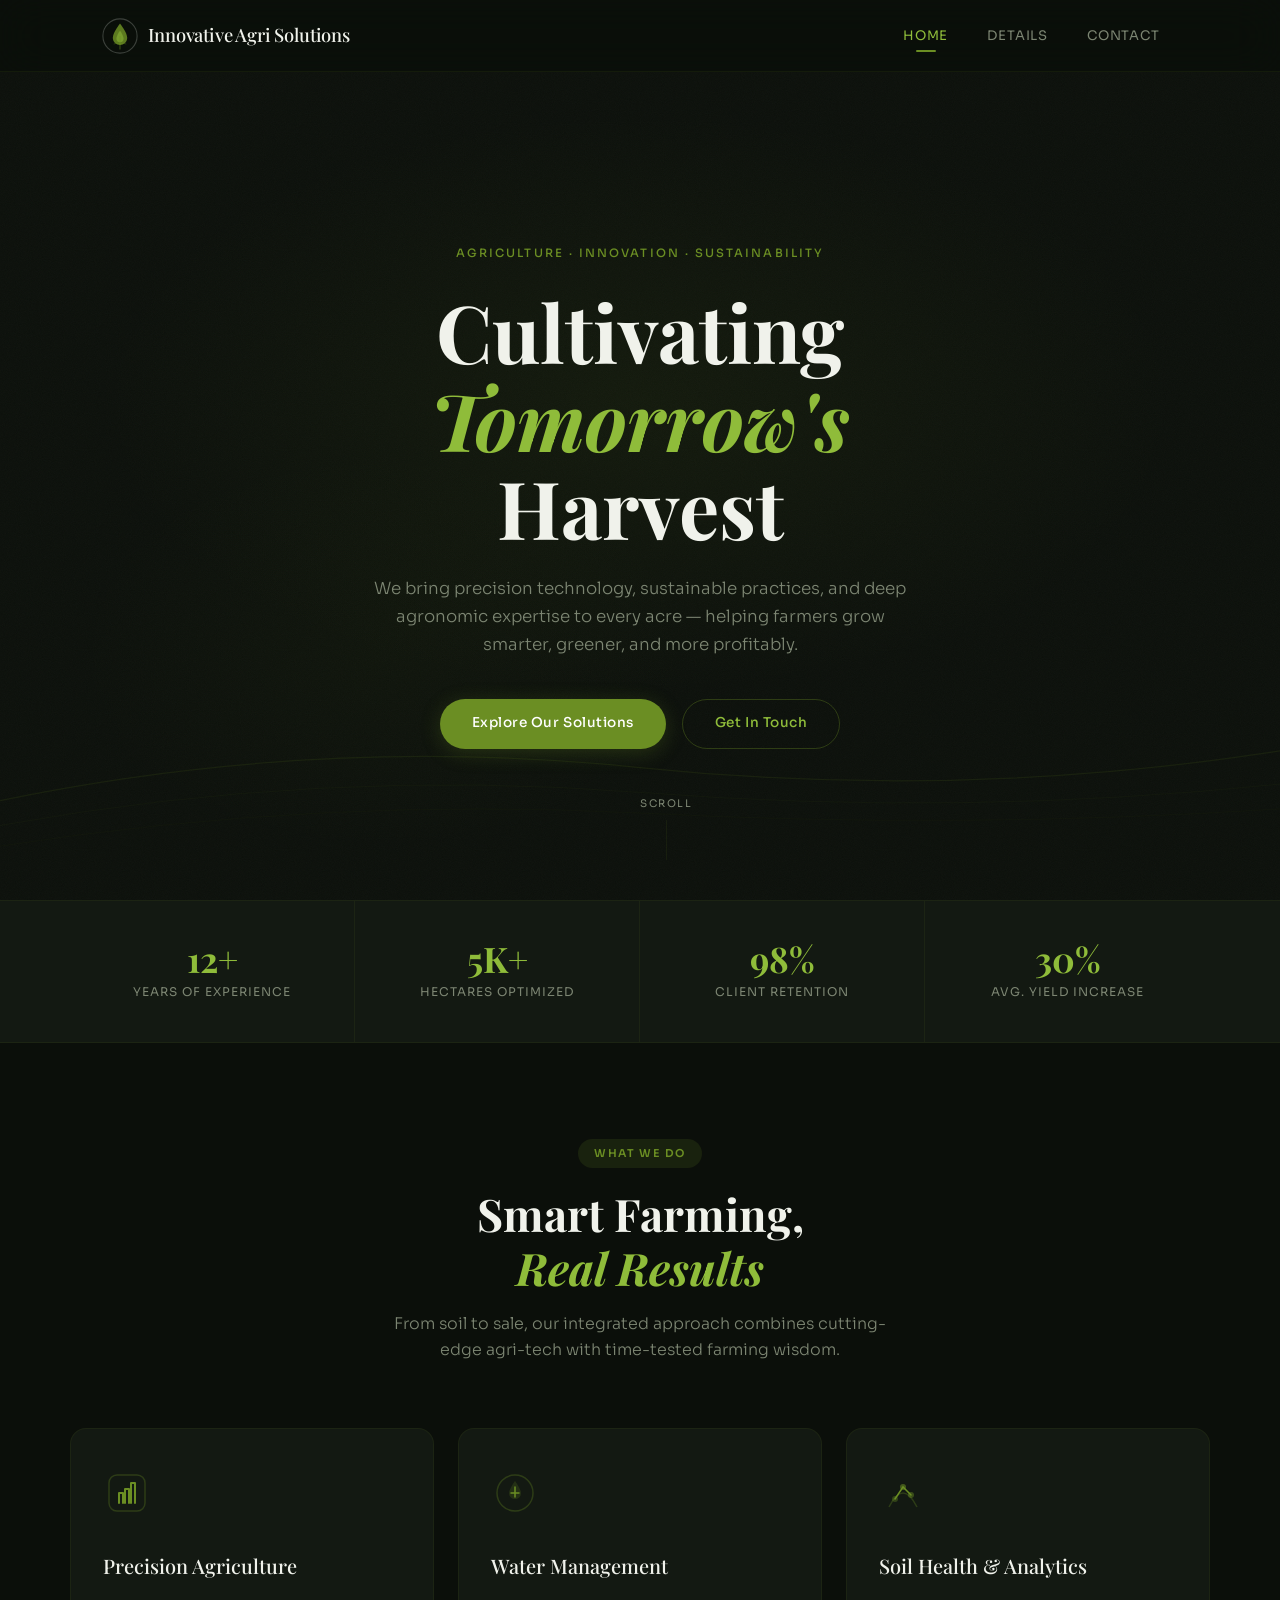
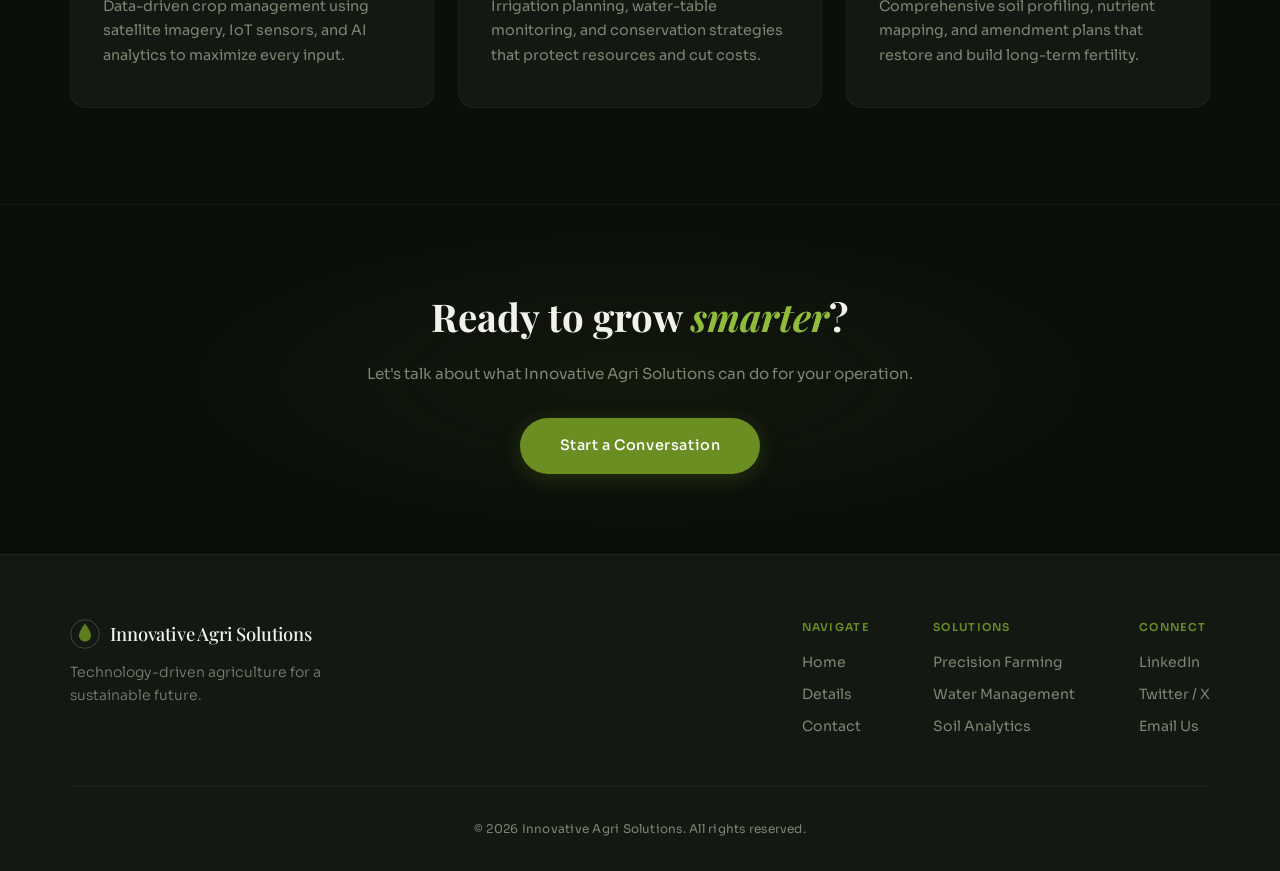
==== index.html @ 37348f5b "Init" ====
<!DOCTYPE html>
<html lang="en">
<head>
  <meta charset="UTF-8" />
  <meta name="viewport" content="width=device-width, initial-scale=1.0" />
  <title>Innovative Agri Solutions — Cultivating Tomorrow</title>
  <link rel="stylesheet" href="styles.css" />
  <link rel="preconnect" href="https://fonts.googleapis.com" />
  <link rel="preconnect" href="https://fonts.gstatic.com" crossorigin />
  <link href="https://fonts.googleapis.com/css2?family=Playfair+Display:ital,wght@0,500;0,700;1,500&family=Sora:wght@300;400;500;600&display=swap" rel="stylesheet" />
</head>
<body>

  <!-- HEADER -->
  <header class="site-header">
    <div class="header-inner">
      <a href="index.html" class="logo">
        <svg class="logo-icon" viewBox="0 0 40 40" width="36" height="36" fill="none">
          <circle cx="20" cy="20" r="19" stroke="currentColor" stroke-width="1.2" opacity="0.25"/>
          <path d="M20 6 C20 6, 12 16, 12 22 C12 27, 16 30, 20 30 C24 30, 28 27, 28 22 C28 16, 20 6, 20 6Z" fill="var(--color-accent)" opacity="0.85"/>
          <path d="M20 14 C20 14, 16 20, 16 23 C16 25.5, 18 27, 20 27 C22 27, 24 25.5, 24 23 C24 20, 20 14, 20 14Z" fill="var(--color-accent-light)" opacity="0.5"/>
          <line x1="20" y1="20" x2="20" y2="35" stroke="var(--color-accent)" stroke-width="1.5" opacity="0.4"/>
          <path d="M20 29 Q15 27, 13 29" stroke="var(--color-accent)" stroke-width="1" fill="none" opacity="0.35"/>
          <path d="M20 29 Q25 27, 27 29" stroke="var(--color-accent)" stroke-width="1" fill="none" opacity="0.35"/>
        </svg>
        <span class="logo-text">Innovative Agri Solutions</span>
      </a>

      <nav class="main-nav" id="mainNav">
        <a href="index.html" class="nav-link active">Home</a>
        <a href="details.html" class="nav-link">Details</a>
        <a href="contact.html" class="nav-link">Contact</a>
      </nav>

      <button class="menu-toggle" id="menuToggle" aria-label="Toggle menu">
        <span></span><span></span><span></span>
      </button>
    </div>
  </header>

  <!-- HERO -->
  <main class="page-content">
    <section class="hero">
      <div class="hero-bg">
        <div class="hero-grain"></div>
        <div class="hero-gradient"></div>
        <div class="hero-field-lines">
          <svg viewBox="0 0 1400 500" preserveAspectRatio="none">
            <path d="M0 380 Q350 300, 700 340 T1400 320" stroke="rgba(107,142,35,0.15)" stroke-width="1.5" fill="none"/>
            <path d="M0 410 Q350 340, 700 370 T1400 360" stroke="rgba(107,142,35,0.08)" stroke-width="1" fill="none"/>
            <path d="M0 435 Q350 375, 700 395 T1400 390" stroke="rgba(107,142,35,0.05)" stroke-width="1" fill="none"/>
          </svg>
        </div>
      </div>
      <div class="hero-content">
        <span class="hero-eyebrow">Agriculture &middot; Innovation &middot; Sustainability</span>
        <h1 class="hero-title">Cultivating<br/><em>Tomorrow's</em> Harvest</h1>
        <p class="hero-subtitle">We bring precision technology, sustainable practices, and deep agronomic expertise to every acre — helping farmers grow smarter, greener, and more profitably.</p>
        <div class="hero-actions">
          <a href="details.html" class="btn btn-primary">Explore Our Solutions</a>
          <a href="contact.html" class="btn btn-outline">Get In Touch</a>
        </div>
      </div>
      <div class="hero-scroll-hint">
        <span>Scroll</span>
        <div class="scroll-line"></div>
      </div>
    </section>

    <!-- STATS STRIP -->
    <section class="stats-strip">
      <div class="stats-inner">
        <div class="stat">
          <span class="stat-number">12+</span>
          <span class="stat-label">Years of Experience</span>
        </div>
        <div class="stat">
          <span class="stat-number">5K+</span>
          <span class="stat-label">Hectares Optimized</span>
        </div>
        <div class="stat">
          <span class="stat-number">98%</span>
          <span class="stat-label">Client Retention</span>
        </div>
        <div class="stat">
          <span class="stat-number">30%</span>
          <span class="stat-label">Avg. Yield Increase</span>
        </div>
      </div>
    </section>

    <!-- SERVICES -->
    <section class="section services-section">
      <div class="section-inner">
        <div class="section-header">
          <span class="section-tag">What We Do</span>
          <h2>Smart Farming,<br/><em>Real Results</em></h2>
          <p>From soil to sale, our integrated approach combines cutting-edge agri-tech with time-tested farming wisdom.</p>
        </div>
        <div class="services-grid">
          <div class="service-card">
            <div class="service-icon">
              <svg viewBox="0 0 48 48" width="48" height="48" fill="none">
                <rect x="6" y="6" width="36" height="36" rx="8" stroke="var(--color-accent)" stroke-width="1.5" opacity="0.3"/>
                <path d="M16 34 L16 24 L20 24 L20 34" stroke="var(--color-accent)" stroke-width="2" stroke-linecap="round" stroke-linejoin="round"/>
                <path d="M22 34 L22 20 L26 20 L26 34" stroke="var(--color-accent)" stroke-width="2" stroke-linecap="round" stroke-linejoin="round"/>
                <path d="M28 34 L28 14 L32 14 L32 34" stroke="var(--color-accent)" stroke-width="2" stroke-linecap="round" stroke-linejoin="round"/>
              </svg>
            </div>
            <h3>Precision Agriculture</h3>
            <p>Data-driven crop management using satellite imagery, IoT sensors, and AI analytics to maximize every input.</p>
          </div>
          <div class="service-card">
            <div class="service-icon">
              <svg viewBox="0 0 48 48" width="48" height="48" fill="none">
                <circle cx="24" cy="24" r="18" stroke="var(--color-accent)" stroke-width="1.5" opacity="0.3"/>
                <path d="M24 12 C24 12, 18 20, 18 24 C18 28, 21 30, 24 30 C27 30, 30 28, 30 24 C30 20, 24 12, 24 12Z" fill="var(--color-accent)" opacity="0.2"/>
                <path d="M24 18 L24 28 M20 24 L28 24" stroke="var(--color-accent)" stroke-width="1.5" stroke-linecap="round"/>
              </svg>
            </div>
            <h3>Water Management</h3>
            <p>Irrigation planning, water-table monitoring, and conservation strategies that protect resources and cut costs.</p>
          </div>
          <div class="service-card">
            <div class="service-icon">
              <svg viewBox="0 0 48 48" width="48" height="48" fill="none">
                <path d="M10 38 Q24 10, 38 38" stroke="var(--color-accent)" stroke-width="1.5" opacity="0.3" fill="none"/>
                <circle cx="16" cy="30" r="3" fill="var(--color-accent)" opacity="0.35"/>
                <circle cx="24" cy="18" r="3" fill="var(--color-accent)" opacity="0.55"/>
                <circle cx="32" cy="26" r="3" fill="var(--color-accent)" opacity="0.45"/>
                <path d="M16 30 L24 18 L32 26" stroke="var(--color-accent)" stroke-width="1.5" stroke-linecap="round"/>
              </svg>
            </div>
            <h3>Soil Health & Analytics</h3>
            <p>Comprehensive soil profiling, nutrient mapping, and amendment plans that restore and build long-term fertility.</p>
          </div>
        </div>
      </div>
    </section>

    <!-- CTA BANNER -->
    <section class="cta-banner">
      <div class="cta-inner">
        <h2>Ready to grow <em>smarter</em>?</h2>
        <p>Let's talk about what Innovative Agri Solutions can do for your operation.</p>
        <a href="contact.html" class="btn btn-primary btn-lg">Start a Conversation</a>
      </div>
    </section>
  </main>

  <!-- FOOTER -->
  <footer class="site-footer">
    <div class="footer-inner">
      <div class="footer-top">
        <div class="footer-brand">
          <a href="index.html" class="logo">
            <svg class="logo-icon" viewBox="0 0 40 40" width="30" height="30" fill="none">
              <circle cx="20" cy="20" r="19" stroke="currentColor" stroke-width="1.2" opacity="0.25"/>
              <path d="M20 6 C20 6, 12 16, 12 22 C12 27, 16 30, 20 30 C24 30, 28 27, 28 22 C28 16, 20 6, 20 6Z" fill="var(--color-accent)" opacity="0.85"/>
            </svg>
            <span class="logo-text">Innovative Agri Solutions</span>
          </a>
          <p class="footer-tagline">Technology-driven agriculture for a sustainable future.</p>
        </div>

        <div class="footer-links">
          <div class="footer-col">
            <h4>Navigate</h4>
            <a href="index.html">Home</a>
            <a href="details.html">Details</a>
            <a href="contact.html">Contact</a>
          </div>
          <div class="footer-col">
            <h4>Solutions</h4>
            <a href="details.html">Precision Farming</a>
            <a href="details.html">Water Management</a>
            <a href="details.html">Soil Analytics</a>
          </div>
          <div class="footer-col">
            <h4>Connect</h4>
            <a href="#">LinkedIn</a>
            <a href="#">Twitter / X</a>
            <a href="contact.html">Email Us</a>
          </div>
        </div>
      </div>

      <div class="footer-bottom">
        <span>&copy; 2026 Innovative Agri Solutions. All rights reserved.</span>
      </div>
    </div>
  </footer>

  <script src="script.js"></script>
</body>
</html>
---- styles.css ----
/* ========================================
   VARIABLES & RESET
   ======================================== */
:root {
  --color-bg:           #0b0f0a;
  --color-surface:      #131912;
  --color-surface-alt:  #1a211a;
  --color-border:       rgba(107, 142, 35, 0.1);
  --color-border-light: rgba(255, 255, 255, 0.05);
  --color-text:         #d4d8cd;
  --color-muted:        #7c8572;
  --color-accent:       #6b8e23;
  --color-accent-light: #8fbc3a;
  --color-accent-hover: #7fa830;
  --color-accent-glow:  rgba(107, 142, 35, 0.15);
  --color-white:        #f0f2eb;
  --color-warm:         #c9a96e;

  --font-display: 'Playfair Display', Georgia, serif;
  --font-body:    'Sora', system-ui, sans-serif;

  --header-height: 72px;
  --container-max: 1140px;
  --radius:        8px;
  --radius-lg:     16px;
  --transition:    0.35s cubic-bezier(0.25, 0.46, 0.45, 0.94);
}

*, *::before, *::after {
  margin: 0;
  padding: 0;
  box-sizing: border-box;
}

html { scroll-behavior: smooth; }

body {
  font-family: var(--font-body);
  background: var(--color-bg);
  color: var(--color-text);
  line-height: 1.65;
  min-height: 100vh;
  display: flex;
  flex-direction: column;
  -webkit-font-smoothing: antialiased;
}

a { text-decoration: none; color: inherit; }

em { font-family: var(--font-display); font-style: italic; color: var(--color-accent-light); }


/* ========================================
   HEADER
   ======================================== */
.site-header {
  position: fixed;
  top: 0; left: 0; right: 0;
  z-index: 1000;
  height: var(--header-height);
  background: rgba(11, 15, 10, 0.8);
  backdrop-filter: blur(24px) saturate(1.3);
  -webkit-backdrop-filter: blur(24px) saturate(1.3);
  border-bottom: 1px solid var(--color-border);
}

.header-inner {
  max-width: var(--container-max);
  margin: 0 auto;
  padding: 0 2rem;
  height: 100%;
  display: flex;
  align-items: center;
  justify-content: space-between;
}

/* Logo */
.logo {
  display: flex;
  align-items: center;
  gap: 0.65rem;
  transition: opacity var(--transition);
}
.logo:hover { opacity: 0.8; }

.logo-icon {
  flex-shrink: 0;
  transition: transform var(--transition);
}
.logo:hover .logo-icon { transform: rotate(8deg) scale(1.05); }

.logo-text {
  font-family: var(--font-display);
  font-size: 1.15rem;
  font-weight: 500;
  color: var(--color-white);
  letter-spacing: -0.01em;
  line-height: 1.2;
}

/* Nav */
.main-nav {
  display: flex;
  align-items: center;
  gap: 0.15rem;
}

.nav-link {
  position: relative;
  padding: 0.5rem 1.15rem;
  font-size: 0.82rem;
  font-weight: 400;
  letter-spacing: 0.06em;
  text-transform: uppercase;
  color: var(--color-muted);
  border-radius: var(--radius);
  transition: color var(--transition), background var(--transition);
}
.nav-link:hover {
  color: var(--color-white);
  background: rgba(107, 142, 35, 0.08);
}
.nav-link.active { color: var(--color-accent-light); }
.nav-link.active::after {
  content: '';
  position: absolute;
  bottom: 2px;
  left: 50%; transform: translateX(-50%);
  width: 20px; height: 2px;
  background: var(--color-accent);
  border-radius: 1px;
}

/* Mobile toggle */
.menu-toggle {
  display: none;
  flex-direction: column;
  justify-content: center;
  gap: 5px;
  background: none; border: none; cursor: pointer;
  padding: 0.5rem;
  z-index: 1001;
}
.menu-toggle span {
  display: block; width: 22px; height: 2px;
  background: var(--color-text); border-radius: 2px;
  transition: transform var(--transition), opacity var(--transition);
}
.menu-toggle.open span:nth-child(1) { transform: translateY(7px) rotate(45deg); }
.menu-toggle.open span:nth-child(2) { opacity: 0; }
.menu-toggle.open span:nth-child(3) { transform: translateY(-7px) rotate(-45deg); }


/* ========================================
   HERO — HOME
   ======================================== */
.page-content { flex: 1; margin-top: var(--header-height); }

.hero {
  position: relative;
  display: flex;
  flex-direction: column;
  align-items: center;
  justify-content: center;
  min-height: calc(100vh - var(--header-height));
  text-align: center;
  padding: 5rem 2rem 4rem;
  overflow: hidden;
}

.hero-bg {
  position: absolute; inset: 0;
  z-index: 0;
  pointer-events: none;
}

.hero-grain {
  position: absolute; inset: 0;
  background-image: url("data:image/svg+xml,%3Csvg viewBox='0 0 256 256' xmlns='http://www.w3.org/2000/svg'%3E%3Cfilter id='noise'%3E%3CfeTurbulence type='fractalNoise' baseFrequency='0.85' numOctaves='4' stitchTiles='stitch'/%3E%3C/filter%3E%3Crect width='100%25' height='100%25' filter='url(%23noise)' opacity='0.03'/%3E%3C/svg%3E");
  background-size: 200px 200px;
}

.hero-gradient {
  position: absolute; inset: 0;
  background:
    radial-gradient(ellipse 60% 50% at 50% 40%, rgba(107,142,35,0.08) 0%, transparent 70%),
    radial-gradient(ellipse 40% 40% at 30% 70%, rgba(107,142,35,0.04) 0%, transparent 60%);
}

.hero-field-lines {
  position: absolute;
  bottom: 0; left: 0; right: 0;
  height: 50%;
  opacity: 0.8;
}
.hero-field-lines svg { width: 100%; height: 100%; }

.hero-content {
  position: relative; z-index: 1;
  max-width: 720px;
}

.hero-eyebrow {
  display: inline-block;
  font-size: 0.72rem;
  font-weight: 500;
  text-transform: uppercase;
  letter-spacing: 0.18em;
  color: var(--color-accent);
  margin-bottom: 1.5rem;
  animation: fadeUp 0.7s ease both;
}

.hero-title {
  font-family: var(--font-display);
  font-size: clamp(2.8rem, 7vw, 5rem);
  font-weight: 700;
  color: var(--color-white);
  line-height: 1.1;
  margin-bottom: 1.5rem;
  animation: fadeUp 0.7s 0.1s ease both;
}

.hero-subtitle {
  font-size: 1.05rem;
  font-weight: 300;
  color: var(--color-muted);
  max-width: 540px;
  margin: 0 auto 2.5rem;
  animation: fadeUp 0.7s 0.2s ease both;
}

.hero-actions {
  display: flex;
  gap: 1rem;
  justify-content: center;
  flex-wrap: wrap;
  animation: fadeUp 0.7s 0.3s ease both;
}

/* Scroll hint */
.hero-scroll-hint {
  position: absolute;
  bottom: 2.5rem; left: 50%; transform: translateX(-50%);
  display: flex; flex-direction: column; align-items: center; gap: 0.5rem;
  z-index: 1;
  animation: fadeUp 0.7s 0.5s ease both;
}
.hero-scroll-hint span {
  font-size: 0.65rem; text-transform: uppercase;
  letter-spacing: 0.15em; color: var(--color-muted);
}
.scroll-line {
  width: 1px; height: 40px; background: var(--color-border);
  position: relative; overflow: hidden;
}
.scroll-line::after {
  content: ''; position: absolute;
  top: -100%; left: 0; width: 100%; height: 100%;
  background: var(--color-accent);
  animation: scrollPulse 2s ease-in-out infinite;
}

@keyframes scrollPulse {
  0% { top: -100%; }
  50% { top: 100%; }
  100% { top: 100%; }
}


/* ========================================
   PAGE HERO — subpages
   ======================================== */
.page-hero {
  text-align: center;
  padding: 6rem 2rem 4rem;
  position: relative;
}
.page-hero::after {
  content: '';
  position: absolute; bottom: 0; left: 50%; transform: translateX(-50%);
  width: 60px; height: 1px;
  background: var(--color-border);
}
.page-hero .hero-eyebrow { margin-bottom: 1rem; }
.page-hero .hero-title {
  font-family: var(--font-display);
  font-size: clamp(2.2rem, 5vw, 3.5rem);
  font-weight: 700;
  color: var(--color-white);
  line-height: 1.15;
  margin-bottom: 1rem;
  animation: fadeUp 0.6s ease both;
}
.page-hero .hero-subtitle {
  max-width: 520px;
  margin: 0 auto;
  animation: fadeUp 0.6s 0.1s ease both;
}


/* ========================================
   BUTTONS
   ======================================== */
.btn {
  display: inline-flex;
  align-items: center;
  padding: 0.8rem 2rem;
  font-family: var(--font-body);
  font-size: 0.85rem;
  font-weight: 500;
  letter-spacing: 0.04em;
  border-radius: 50px;
  cursor: pointer;
  transition: all var(--transition);
  border: none;
}

.btn-primary {
  background: var(--color-accent);
  color: #fff;
  box-shadow: 0 4px 20px rgba(107,142,35,0.25);
}
.btn-primary:hover {
  background: var(--color-accent-hover);
  transform: translateY(-2px);
  box-shadow: 0 6px 28px rgba(107,142,35,0.35);
}

.btn-outline {
  background: transparent;
  color: var(--color-accent-light);
  border: 1.5px solid rgba(107,142,35,0.35);
}
.btn-outline:hover {
  background: rgba(107,142,35,0.08);
  border-color: var(--color-accent);
  transform: translateY(-2px);
}

.btn-lg { padding: 1rem 2.5rem; font-size: 0.9rem; }
.btn-full { width: 100%; justify-content: center; }


/* ========================================
   STATS STRIP
   ======================================== */
.stats-strip {
  border-top: 1px solid var(--color-border);
  border-bottom: 1px solid var(--color-border);
  background: var(--color-surface);
}

.stats-inner {
  max-width: var(--container-max);
  margin: 0 auto;
  display: grid;
  grid-template-columns: repeat(4, 1fr);
}

.stat {
  display: flex;
  flex-direction: column;
  align-items: center;
  padding: 2.5rem 1rem;
  border-right: 1px solid var(--color-border);
}
.stat:last-child { border-right: none; }

.stat-number {
  font-family: var(--font-display);
  font-size: 2.2rem;
  font-weight: 700;
  color: var(--color-accent-light);
  line-height: 1;
  margin-bottom: 0.35rem;
}

.stat-label {
  font-size: 0.75rem;
  color: var(--color-muted);
  text-transform: uppercase;
  letter-spacing: 0.08em;
  text-align: center;
}


/* ========================================
   SECTIONS
   ======================================== */
.section {
  padding: 6rem 2rem;
}

.section-inner {
  max-width: var(--container-max);
  margin: 0 auto;
}

.section-header {
  text-align: center;
  margin-bottom: 4rem;
}

.section-tag {
  display: inline-block;
  font-size: 0.68rem;
  font-weight: 600;
  text-transform: uppercase;
  letter-spacing: 0.16em;
  color: var(--color-accent);
  background: var(--color-accent-glow);
  padding: 0.35rem 1rem;
  border-radius: 50px;
  margin-bottom: 1.2rem;
}

.section-header h2 {
  font-family: var(--font-display);
  font-size: clamp(1.8rem, 4vw, 2.8rem);
  font-weight: 700;
  color: var(--color-white);
  line-height: 1.2;
  margin-bottom: 1rem;
}

.section-header p {
  font-size: 1rem;
  color: var(--color-muted);
  max-width: 500px;
  margin: 0 auto;
  font-weight: 300;
}


/* ========================================
   SERVICES GRID — Home
   ======================================== */
.services-grid {
  display: grid;
  grid-template-columns: repeat(3, 1fr);
  gap: 1.5rem;
}

.service-card {
  background: var(--color-surface);
  border: 1px solid var(--color-border);
  border-radius: var(--radius-lg);
  padding: 2.5rem 2rem;
  transition: transform var(--transition), border-color var(--transition), box-shadow var(--transition);
}
.service-card:hover {
  transform: translateY(-6px);
  border-color: rgba(107,142,35,0.25);
  box-shadow: 0 16px 48px rgba(0,0,0,0.3), 0 0 0 1px rgba(107,142,35,0.08);
}

.service-icon { margin-bottom: 1.5rem; }

.service-card h3 {
  font-family: var(--font-display);
  font-size: 1.25rem;
  font-weight: 500;
  color: var(--color-white);
  margin-bottom: 0.75rem;
}

.service-card p {
  font-size: 0.9rem;
  color: var(--color-muted);
  line-height: 1.7;
}


/* ========================================
   APPROACH — Details page
   ======================================== */
.approach-grid {
  display: grid;
  grid-template-columns: repeat(4, 1fr);
  gap: 1.5rem;
}

.approach-step {
  position: relative;
  padding: 2rem 1.5rem;
  background: var(--color-surface);
  border: 1px solid var(--color-border);
  border-radius: var(--radius-lg);
  transition: border-color var(--transition);
}
.approach-step:hover { border-color: rgba(107,142,35,0.3); }

.step-number {
  font-family: var(--font-display);
  font-size: 2.5rem;
  font-weight: 700;
  color: var(--color-accent);
  opacity: 0.2;
  line-height: 1;
  margin-bottom: 1rem;
}

.approach-step h3 {
  font-family: var(--font-display);
  font-size: 1.15rem;
  color: var(--color-white);
  margin-bottom: 0.65rem;
}

.approach-step p {
  font-size: 0.85rem;
  color: var(--color-muted);
  line-height: 1.7;
}


/* ========================================
   DETAIL SERVICES — Details page
   ======================================== */
.detail-services-section { background: var(--color-surface); }

.detail-service {
  display: grid;
  grid-template-columns: 1fr 1fr;
  gap: 3rem;
  align-items: center;
  margin-bottom: 4rem;
}
.detail-service:last-child { margin-bottom: 0; }
.detail-service.reverse { direction: rtl; }
.detail-service.reverse > * { direction: ltr; }

.detail-service-content h3 {
  font-family: var(--font-display);
  font-size: 1.5rem;
  color: var(--color-white);
  margin-bottom: 1rem;
}

.detail-service-content p {
  font-size: 0.95rem;
  color: var(--color-muted);
  line-height: 1.8;
}

.detail-service-visual svg {
  width: 100%;
  border-radius: var(--radius-lg);
}


/* ========================================
   CTA BANNER
   ======================================== */
.cta-banner {
  padding: 5rem 2rem;
  text-align: center;
  background:
    radial-gradient(ellipse 50% 60% at 50% 50%, rgba(107,142,35,0.07) 0%, transparent 70%);
  border-top: 1px solid var(--color-border);
}

.cta-inner {
  max-width: 560px;
  margin: 0 auto;
}

.cta-inner h2 {
  font-family: var(--font-display);
  font-size: clamp(1.6rem, 3.5vw, 2.4rem);
  color: var(--color-white);
  margin-bottom: 0.75rem;
}

.cta-inner p {
  color: var(--color-muted);
  margin-bottom: 2rem;
  font-size: 0.95rem;
}


/* ========================================
   CONTACT
   ======================================== */
.contact-grid {
  display: grid;
  grid-template-columns: 1.2fr 0.8fr;
  gap: 3rem;
  align-items: start;
}

.contact-form-wrap { position: relative; }

.contact-form {
  display: flex;
  flex-direction: column;
  gap: 1.25rem;
}

.form-group { display: flex; flex-direction: column; gap: 0.4rem; }

.form-group label {
  font-size: 0.75rem;
  font-weight: 500;
  text-transform: uppercase;
  letter-spacing: 0.08em;
  color: var(--color-muted);
}

.form-group input,
.form-group select,
.form-group textarea {
  width: 100%;
  padding: 0.85rem 1rem;
  font-family: var(--font-body);
  font-size: 0.9rem;
  color: var(--color-text);
  background: var(--color-surface);
  border: 1px solid var(--color-border);
  border-radius: var(--radius);
  outline: none;
  transition: border-color var(--transition), box-shadow var(--transition);
}
.form-group input:focus,
.form-group select:focus,
.form-group textarea:focus {
  border-color: var(--color-accent);
  box-shadow: 0 0 0 3px var(--color-accent-glow);
}
.form-group input::placeholder,
.form-group textarea::placeholder { color: rgba(124,133,114,0.5); }

.form-group select { cursor: pointer; }
.form-group select option { background: var(--color-surface); }

.form-group textarea { resize: vertical; min-height: 120px; }

/* Success state */
.form-success {
  display: none;
  text-align: center;
  padding: 3rem 2rem;
}
.form-success.show { display: block; }
.form-success.show + .contact-form,
.contact-form-wrap .contact-form.hidden { display: none; }

.form-success svg { margin-bottom: 1rem; }
.form-success h3 {
  font-family: var(--font-display);
  font-size: 1.5rem;
  color: var(--color-white);
  margin-bottom: 0.5rem;
}
.form-success p { color: var(--color-muted); }

/* Info cards */
.contact-info {
  display: flex;
  flex-direction: column;
  gap: 1.25rem;
}

.info-card {
  display: flex;
  gap: 1rem;
  align-items: flex-start;
  padding: 1.25rem 1.5rem;
  background: var(--color-surface);
  border: 1px solid var(--color-border);
  border-radius: var(--radius-lg);
  transition: border-color var(--transition);
}
.info-card:hover { border-color: rgba(107,142,35,0.25); }

.info-icon {
  flex-shrink: 0;
  width: 42px; height: 42px;
  display: flex; align-items: center; justify-content: center;
  background: var(--color-accent-glow);
  border-radius: 10px;
}

.info-card h4 {
  font-size: 0.85rem;
  font-weight: 600;
  color: var(--color-white);
  margin-bottom: 0.2rem;
}

.info-card p {
  font-size: 0.85rem;
  color: var(--color-muted);
  line-height: 1.5;
}


/* ========================================
   FOOTER
   ======================================== */
.site-footer {
  background: var(--color-surface);
  border-top: 1px solid var(--color-border);
  padding: 4rem 2rem 2rem;
  margin-top: auto;
}

.footer-inner {
  max-width: var(--container-max);
  margin: 0 auto;
}

.footer-top {
  display: flex;
  justify-content: space-between;
  gap: 3rem;
  padding-bottom: 3rem;
  border-bottom: 1px solid var(--color-border);
}

.footer-brand { max-width: 300px; }
.footer-brand .logo { margin-bottom: 0.75rem; }

.footer-tagline {
  font-size: 0.88rem;
  color: var(--color-muted);
  font-weight: 300;
}

.footer-links {
  display: flex;
  gap: 4rem;
}

.footer-col {
  display: flex;
  flex-direction: column;
  gap: 0.55rem;
}

.footer-col h4 {
  font-size: 0.68rem;
  font-weight: 600;
  text-transform: uppercase;
  letter-spacing: 0.12em;
  color: var(--color-accent);
  margin-bottom: 0.35rem;
}

.footer-col a {
  font-size: 0.88rem;
  color: var(--color-muted);
  transition: color var(--transition), padding-left var(--transition);
}
.footer-col a:hover {
  color: var(--color-white);
  padding-left: 4px;
}

.footer-bottom {
  display: flex;
  justify-content: center;
  padding-top: 2rem;
  font-size: 0.75rem;
  color: var(--color-muted);
  letter-spacing: 0.02em;
}


/* ========================================
   ANIMATIONS
   ======================================== */
@keyframes fadeUp {
  from { opacity: 0; transform: translateY(20px); }
  to   { opacity: 1; transform: translateY(0); }
}


/* ========================================
   RESPONSIVE
   ======================================== */
@media (max-width: 900px) {
  .services-grid { grid-template-columns: 1fr; }
  .approach-grid { grid-template-columns: repeat(2, 1fr); }
  .detail-service { grid-template-columns: 1fr; }
  .detail-service.reverse { direction: ltr; }
  .contact-grid { grid-template-columns: 1fr; }
  .footer-top { flex-direction: column; }
  .footer-links { gap: 2.5rem; }
}

@media (max-width: 768px) {
  .menu-toggle { display: flex; }

  .main-nav {
    position: fixed;
    top: 0; right: 0;
    width: 280px; height: 100vh;
    background: var(--color-surface);
    border-left: 1px solid var(--color-border);
    flex-direction: column;
    align-items: flex-start;
    padding: calc(var(--header-height) + 2rem) 2rem 2rem;
    gap: 0.5rem;
    transform: translateX(100%);
    transition: transform var(--transition);
    box-shadow: -10px 0 40px rgba(0,0,0,0.5);
  }
  .main-nav.open { transform: translateX(0); }

  .nav-link {
    font-size: 0.95rem;
    padding: 0.75rem 0;
    width: 100%;
    border-bottom: 1px solid var(--color-border);
    border-radius: 0;
  }
  .nav-link.active::after { display: none; }

  .stats-inner { grid-template-columns: repeat(2, 1fr); }
  .stat { border-right: none; }
  .stat:nth-child(odd) { border-right: 1px solid var(--color-border); }
  .stat:nth-child(-n+2) { border-bottom: 1px solid var(--color-border); }

  .approach-grid { grid-template-columns: 1fr; }

  .footer-links { flex-wrap: wrap; gap: 2rem; }
}

@media (max-width: 480px) {
  .hero-title { font-size: 2.2rem; }
  .hero-actions { flex-direction: column; align-items: center; }
  .btn { width: 100%; justify-content: center; }
  .stats-inner { grid-template-columns: 1fr; }
  .stat { border-right: none !important; border-bottom: 1px solid var(--color-border); }
  .stat:last-child { border-bottom: none; }
}
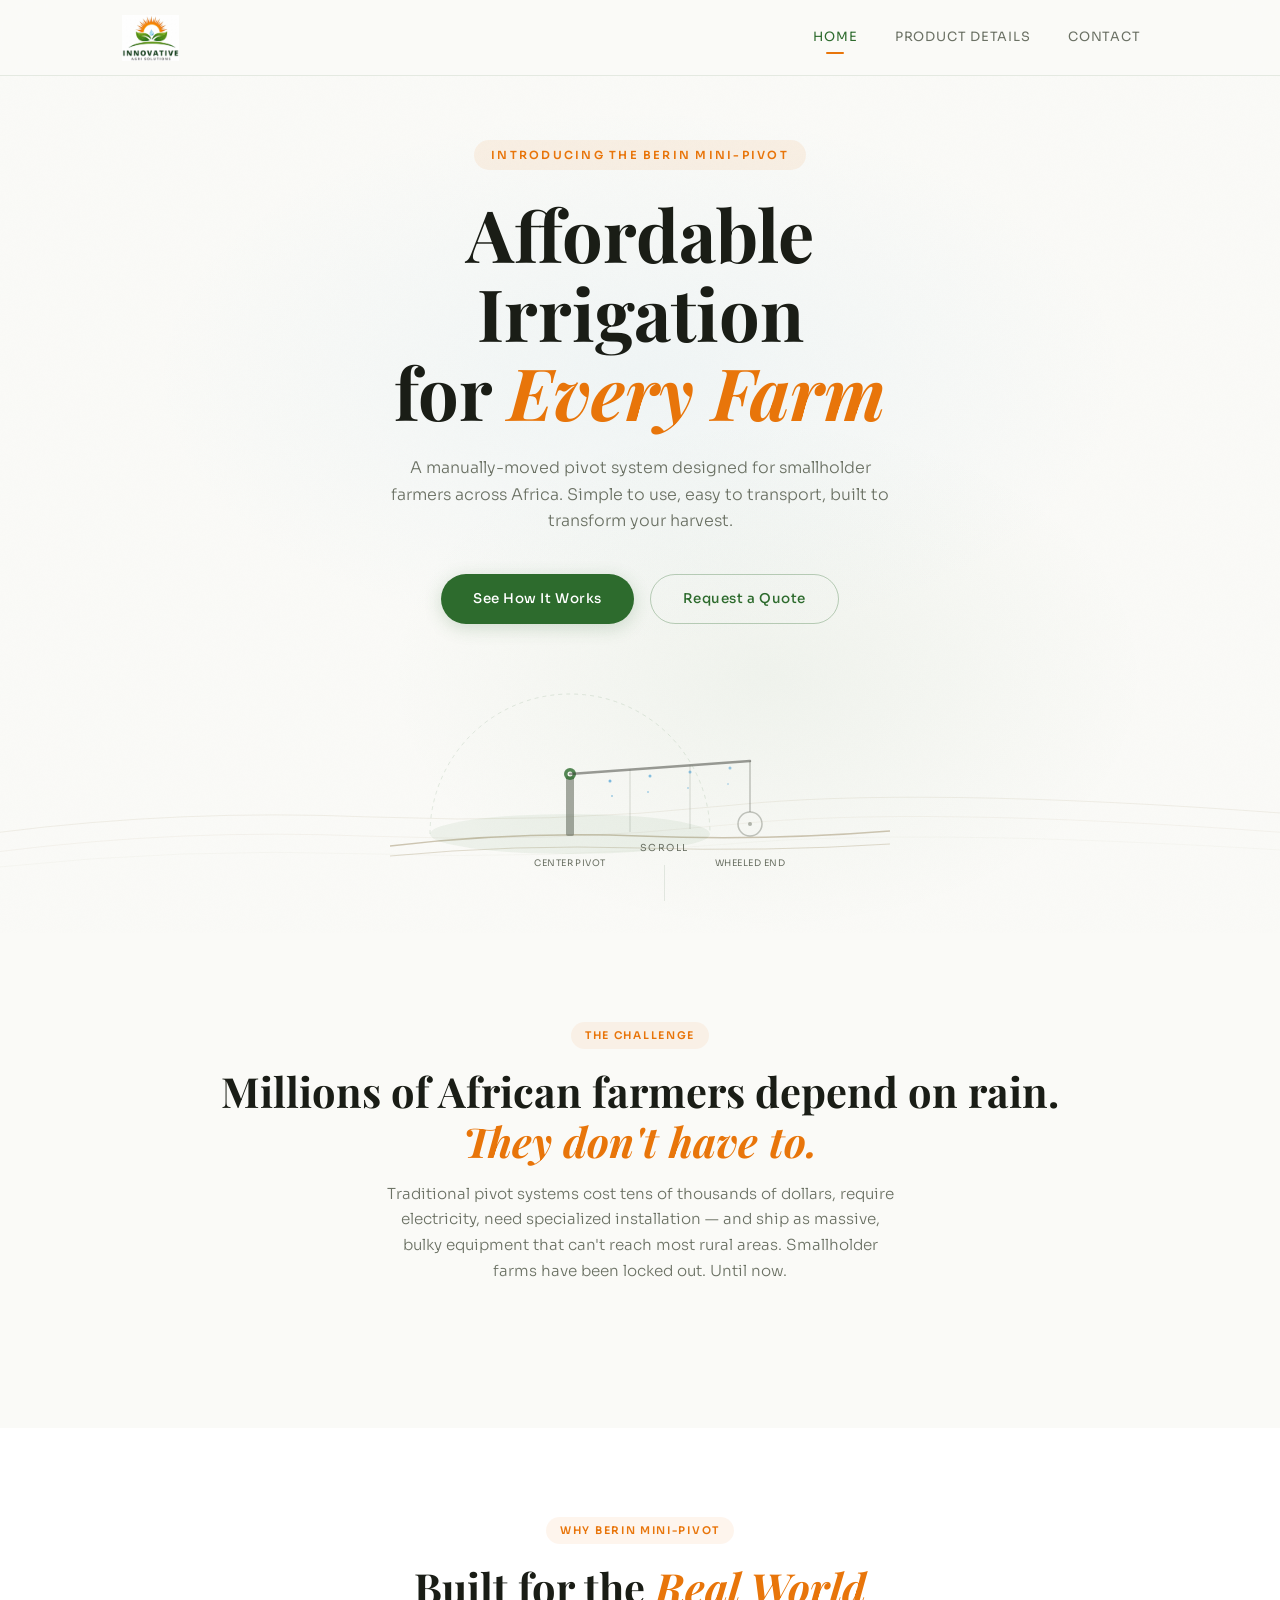
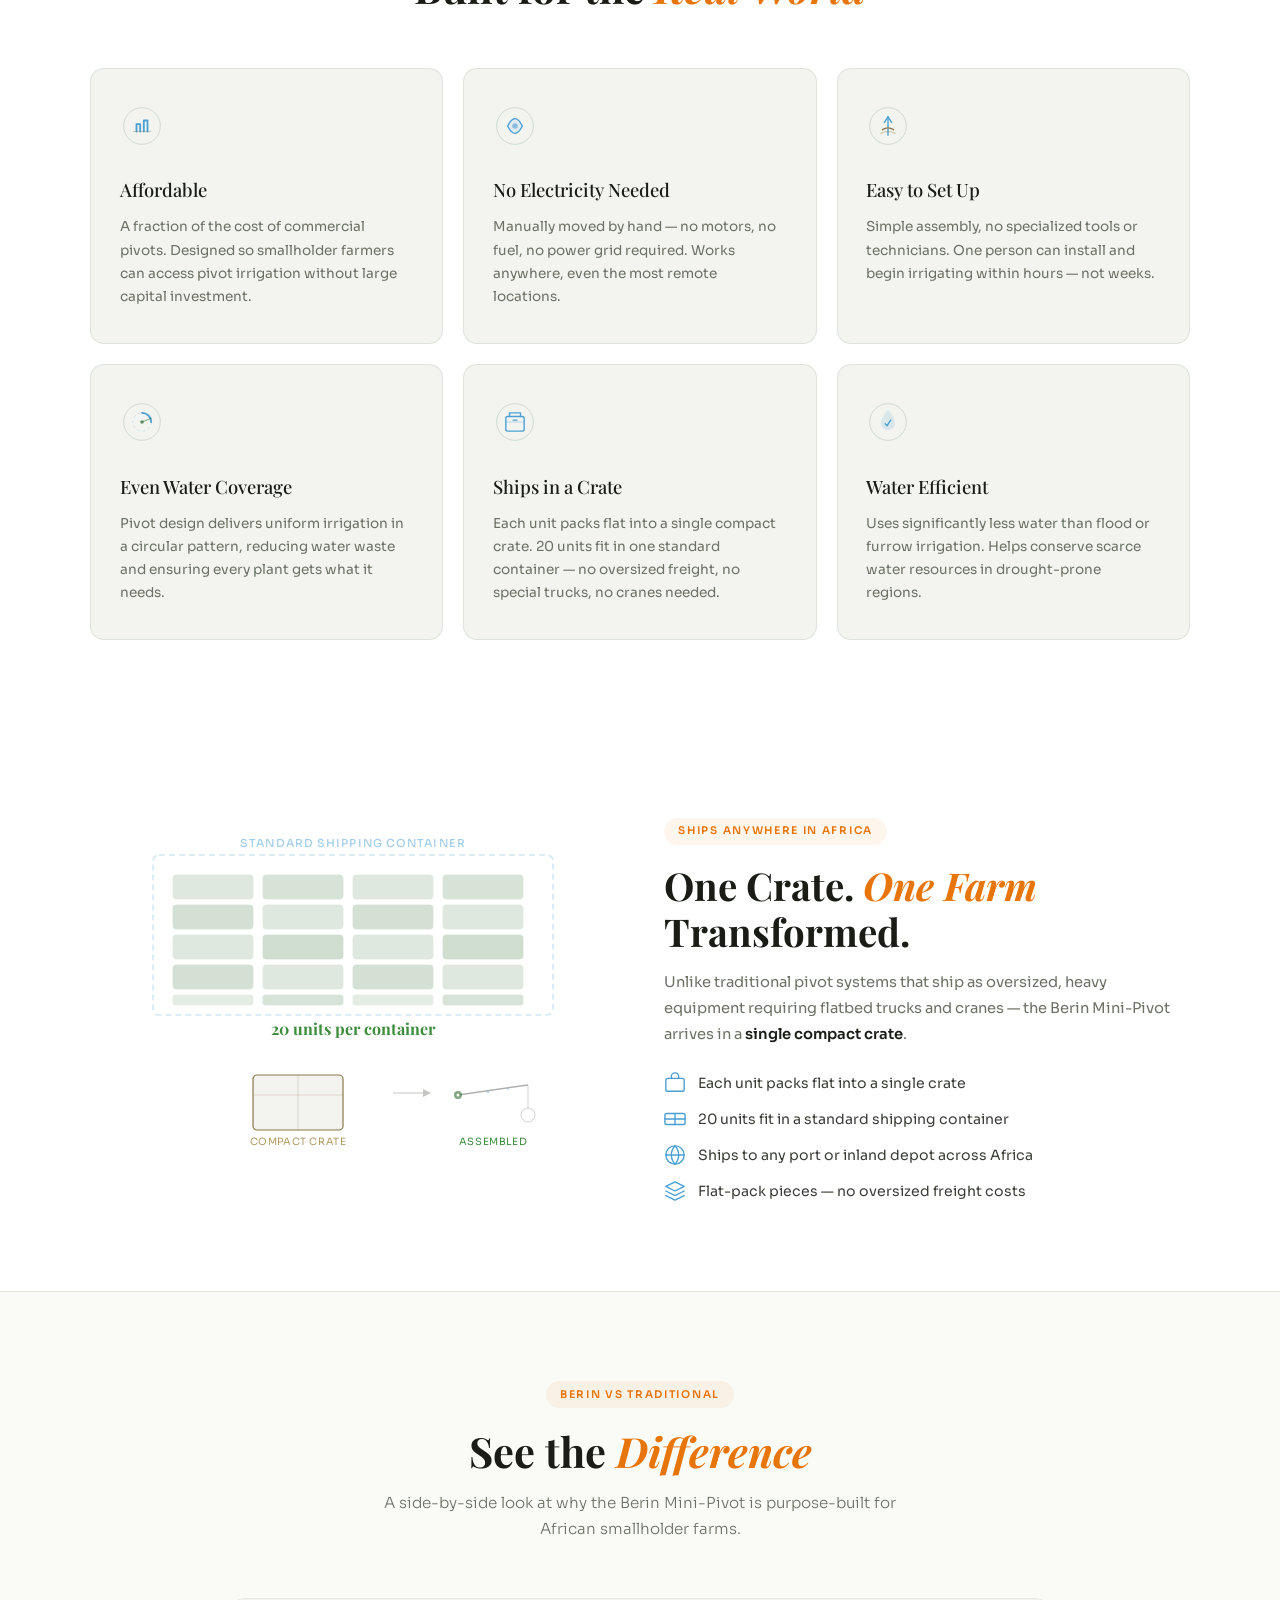
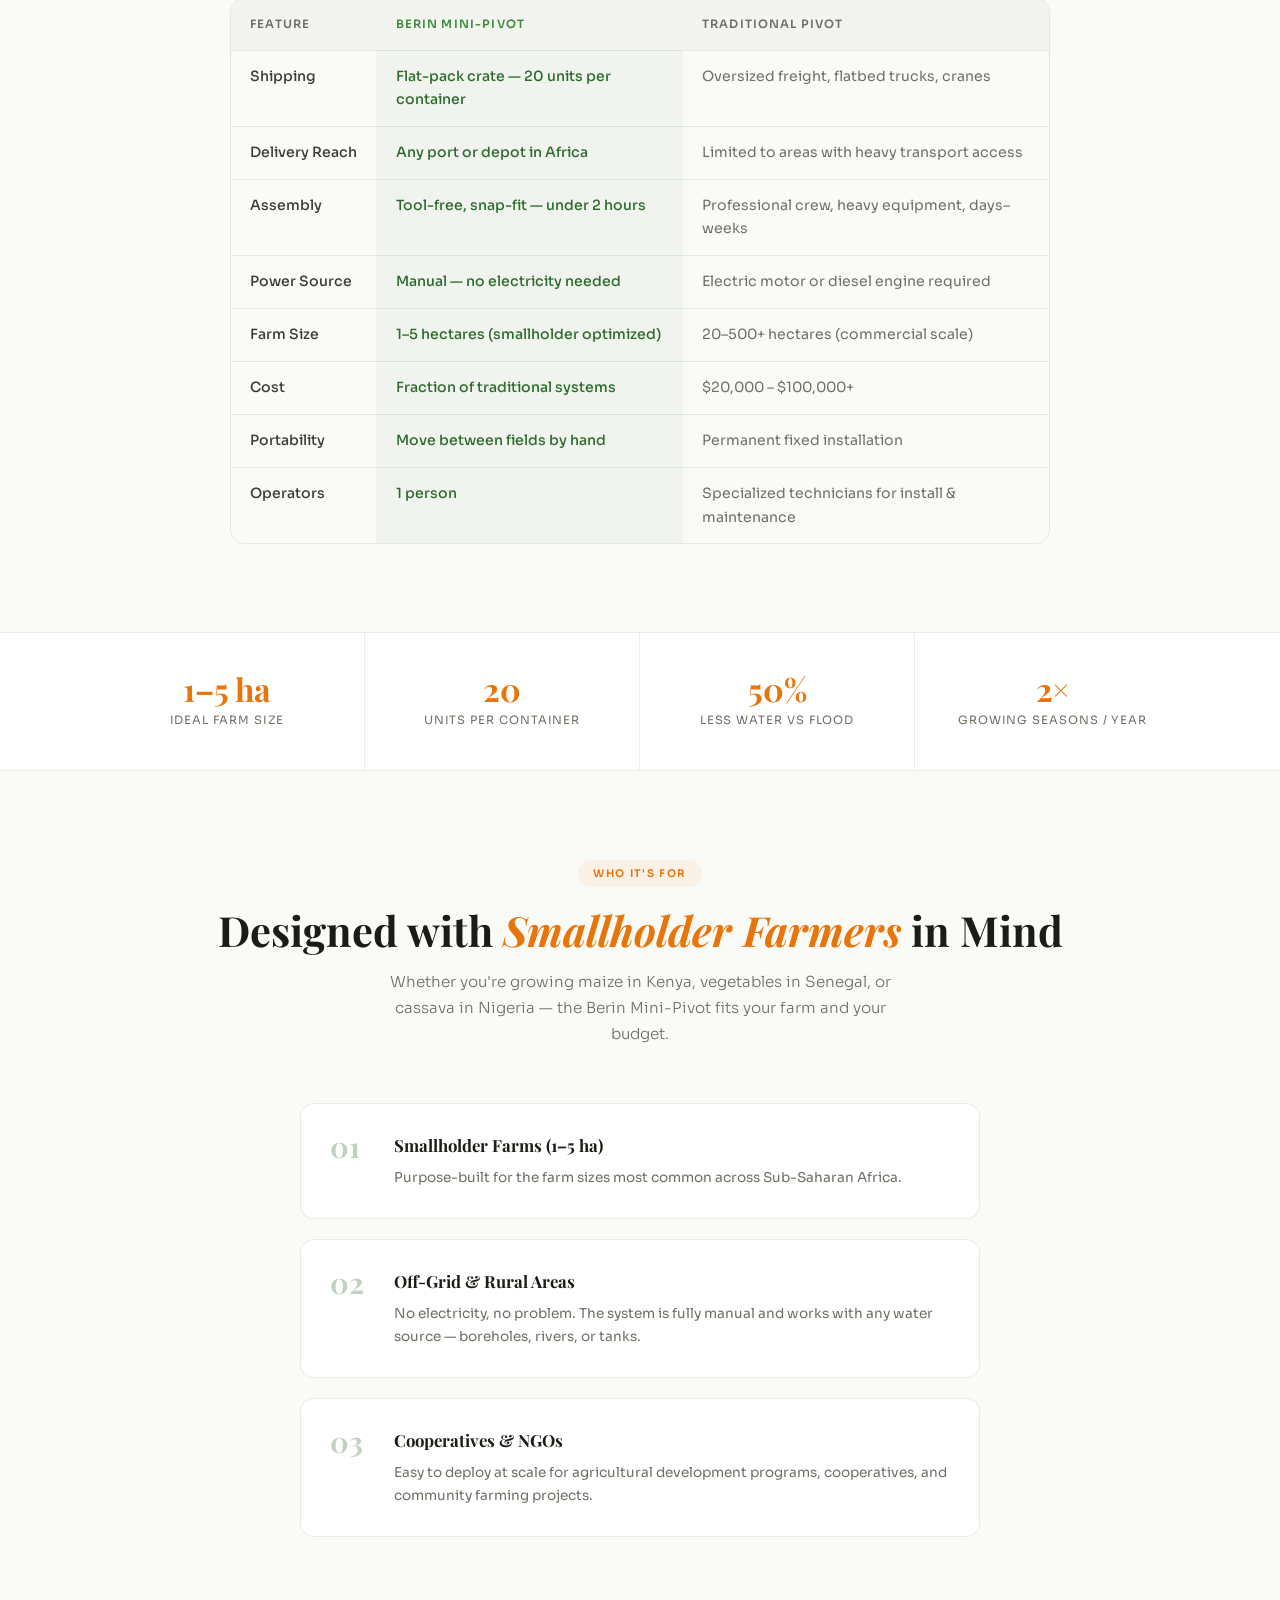
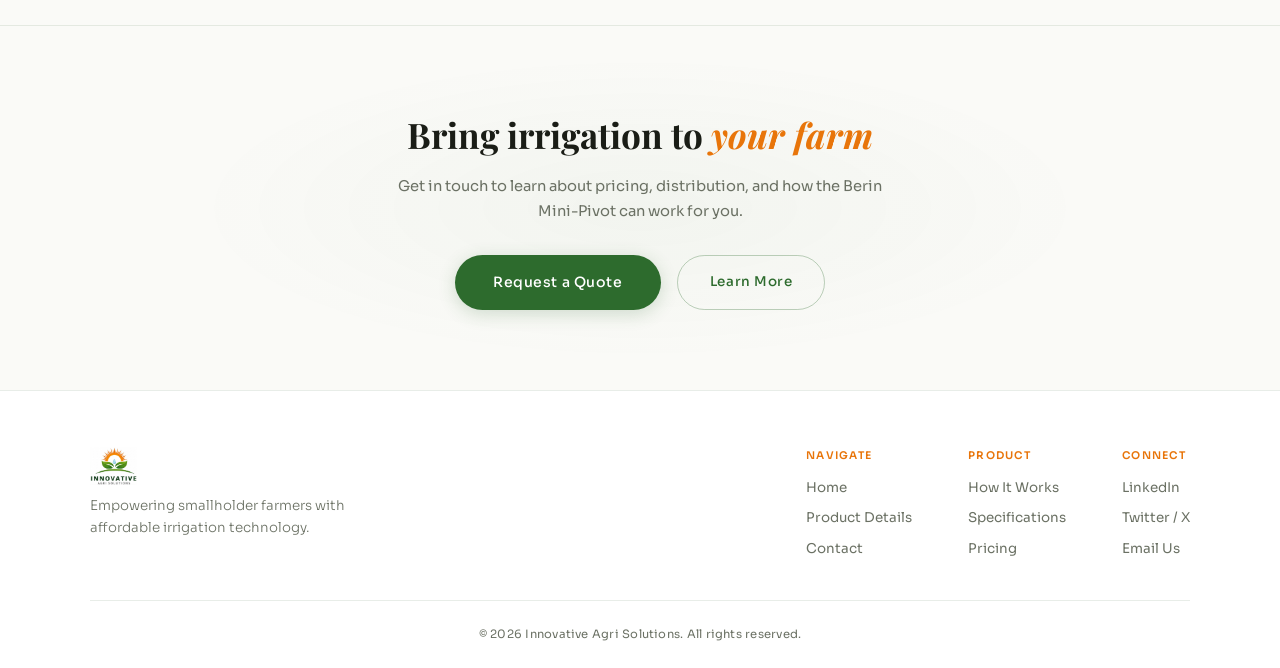
==== commit 63cca8a7: "update" ====
--- a/index.html
+++ b/index.html
@@ -3,11 +3,11 @@
 <head>
   <meta charset="UTF-8" />
   <meta name="viewport" content="width=device-width, initial-scale=1.0" />
-  <title>Innovative Agri Solutions — Cultivating Tomorrow</title>
+  <title>Innovative Agri Solutions — Berin Mini-Pivot</title>
   <link rel="stylesheet" href="styles.css" />
   <link rel="preconnect" href="https://fonts.googleapis.com" />
   <link rel="preconnect" href="https://fonts.gstatic.com" crossorigin />
-  <link href="https://fonts.googleapis.com/css2?family=Playfair+Display:ital,wght@0,500;0,700;1,500&family=Sora:wght@300;400;500;600&display=swap" rel="stylesheet" />
+  <link href="https://fonts.googleapis.com/css2?family=Playfair+Display:ital,wght@0,500;0,700;1,500&family=Sora:wght@300;400;500;600;700&display=swap" rel="stylesheet" />
 </head>
 <body>
 
@@ -15,20 +15,12 @@
   <header class="site-header">
     <div class="header-inner">
       <a href="index.html" class="logo">
-        <svg class="logo-icon" viewBox="0 0 40 40" width="36" height="36" fill="none">
-          <circle cx="20" cy="20" r="19" stroke="currentColor" stroke-width="1.2" opacity="0.25"/>
-          <path d="M20 6 C20 6, 12 16, 12 22 C12 27, 16 30, 20 30 C24 30, 28 27, 28 22 C28 16, 20 6, 20 6Z" fill="var(--color-accent)" opacity="0.85"/>
-          <path d="M20 14 C20 14, 16 20, 16 23 C16 25.5, 18 27, 20 27 C22 27, 24 25.5, 24 23 C24 20, 20 14, 20 14Z" fill="var(--color-accent-light)" opacity="0.5"/>
-          <line x1="20" y1="20" x2="20" y2="35" stroke="var(--color-accent)" stroke-width="1.5" opacity="0.4"/>
-          <path d="M20 29 Q15 27, 13 29" stroke="var(--color-accent)" stroke-width="1" fill="none" opacity="0.35"/>
-          <path d="M20 29 Q25 27, 27 29" stroke="var(--color-accent)" stroke-width="1" fill="none" opacity="0.35"/>
-        </svg>
-        <span class="logo-text">Innovative Agri Solutions</span>
+        <img src="logo.png" alt="Innovative Agri Solutions" class="logo-img" />
       </a>
 
       <nav class="main-nav" id="mainNav">
         <a href="index.html" class="nav-link active">Home</a>
-        <a href="details.html" class="nav-link">Details</a>
+        <a href="details.html" class="nav-link">Product Details</a>
         <a href="contact.html" class="nav-link">Contact</a>
       </nav>
 
@@ -38,114 +30,437 @@
     </div>
   </header>
 
-  <!-- HERO -->
   <main class="page-content">
+
+    <!-- ═══ HERO ═══ -->
     <section class="hero">
       <div class="hero-bg">
         <div class="hero-grain"></div>
         <div class="hero-gradient"></div>
+        <!-- Stylized field rows -->
         <div class="hero-field-lines">
           <svg viewBox="0 0 1400 500" preserveAspectRatio="none">
-            <path d="M0 380 Q350 300, 700 340 T1400 320" stroke="rgba(107,142,35,0.15)" stroke-width="1.5" fill="none"/>
-            <path d="M0 410 Q350 340, 700 370 T1400 360" stroke="rgba(107,142,35,0.08)" stroke-width="1" fill="none"/>
-            <path d="M0 435 Q350 375, 700 395 T1400 390" stroke="rgba(107,142,35,0.05)" stroke-width="1" fill="none"/>
+            <path d="M0 370 Q200 340, 400 350 T800 335 T1400 345" stroke="rgba(139,119,74,0.12)" stroke-width="1" fill="none"/>
+            <path d="M0 395 Q200 365, 400 375 T800 360 T1400 370" stroke="rgba(139,119,74,0.08)" stroke-width="1" fill="none"/>
+            <path d="M0 415 Q200 390, 400 398 T800 385 T1400 393" stroke="rgba(139,119,74,0.05)" stroke-width="1" fill="none"/>
           </svg>
         </div>
       </div>
+
       <div class="hero-content">
-        <span class="hero-eyebrow">Agriculture &middot; Innovation &middot; Sustainability</span>
-        <h1 class="hero-title">Cultivating<br/><em>Tomorrow's</em> Harvest</h1>
-        <p class="hero-subtitle">We bring precision technology, sustainable practices, and deep agronomic expertise to every acre — helping farmers grow smarter, greener, and more profitably.</p>
+        <span class="hero-eyebrow">Introducing the Berin Mini-Pivot</span>
+        <h1 class="hero-title">Affordable Irrigation<br/>for <em>Every Farm</em></h1>
+        <p class="hero-subtitle">A manually-moved pivot system designed for smallholder farmers across Africa. Simple to use, easy to transport, built to transform your harvest.</p>
         <div class="hero-actions">
-          <a href="details.html" class="btn btn-primary">Explore Our Solutions</a>
-          <a href="contact.html" class="btn btn-outline">Get In Touch</a>
-        </div>
-      </div>
+          <a href="details.html" class="btn btn-primary">See How It Works</a>
+          <a href="contact.html" class="btn btn-outline">Request a Quote</a>
+        </div>
+      </div>
+
+      <!-- Pivot illustration -->
+      <div class="hero-pivot-visual">
+        <svg viewBox="0 0 500 220" fill="none" class="pivot-illustration">
+          <!-- Ground -->
+          <path d="M0 190 Q125 175, 250 180 T500 175" stroke="var(--color-earth)" stroke-width="1.5" fill="none" opacity="0.4"/>
+          <path d="M0 200 Q125 188, 250 192 T500 188" stroke="var(--color-earth)" stroke-width="1" fill="none" opacity="0.25"/>
+
+          <!-- Irrigated area glow -->
+          <ellipse cx="180" cy="178" rx="140" ry="20" fill="var(--color-accent)" opacity="0.06"/>
+
+          <!-- Pivot center post -->
+          <rect x="176" y="120" width="8" height="60" rx="2" fill="var(--color-muted)" opacity="0.6"/>
+          <circle cx="180" cy="118" r="6" fill="var(--color-accent)" opacity="0.8"/>
+          <circle cx="180" cy="118" r="2.5" fill="var(--color-bg)"/>
+
+          <!-- Pivot arm -->
+          <line x1="180" y1="118" x2="360" y2="105" stroke="var(--color-text)" stroke-width="2.5" stroke-linecap="round" opacity="0.5"/>
+
+          <!-- Wheel at end -->
+          <circle cx="360" cy="168" r="12" stroke="var(--color-muted)" stroke-width="1.5" fill="none" opacity="0.4"/>
+          <circle cx="360" cy="168" r="2" fill="var(--color-muted)" opacity="0.5"/>
+          <line x1="360" y1="105" x2="360" y2="156" stroke="var(--color-muted)" stroke-width="1.5" opacity="0.4"/>
+
+          <!-- Support struts -->
+          <line x1="240" y1="113" x2="240" y2="176" stroke="var(--color-muted)" stroke-width="1" opacity="0.25"/>
+          <line x1="300" y1="109" x2="300" y2="173" stroke="var(--color-muted)" stroke-width="1" opacity="0.25"/>
+
+          <!-- Water spray -->
+          <g class="spray-group">
+            <circle cx="220" cy="125" r="1.5" fill="var(--color-water)" opacity="0.7" class="spray s1"/>
+            <circle cx="222" cy="140" r="1" fill="var(--color-water)" opacity="0.5" class="spray s2"/>
+            <circle cx="260" cy="120" r="1.5" fill="var(--color-water)" opacity="0.65" class="spray s3"/>
+            <circle cx="258" cy="136" r="1" fill="var(--color-water)" opacity="0.45" class="spray s4"/>
+            <circle cx="300" cy="116" r="1.5" fill="var(--color-water)" opacity="0.6" class="spray s5"/>
+            <circle cx="298" cy="132" r="1" fill="var(--color-water)" opacity="0.4" class="spray s6"/>
+            <circle cx="340" cy="112" r="1.5" fill="var(--color-water)" opacity="0.55" class="spray s7"/>
+            <circle cx="338" cy="128" r="1" fill="var(--color-water)" opacity="0.35" class="spray s8"/>
+          </g>
+
+          <!-- Arc showing pivot coverage -->
+          <path d="M40 178 A140 140 0 0 1 320 178" stroke="var(--color-accent)" stroke-width="0.8" fill="none" opacity="0.15" stroke-dasharray="4 4"/>
+
+          <!-- Labels -->
+          <text x="180" y="210" text-anchor="middle" fill="var(--color-muted)" font-size="9" font-family="var(--font-body)" letter-spacing="0.05em">CENTER PIVOT</text>
+          <text x="360" y="210" text-anchor="middle" fill="var(--color-muted)" font-size="9" font-family="var(--font-body)" letter-spacing="0.05em">WHEELED END</text>
+        </svg>
+      </div>
+
       <div class="hero-scroll-hint">
         <span>Scroll</span>
         <div class="scroll-line"></div>
       </div>
     </section>
 
-    <!-- STATS STRIP -->
+    <!-- ═══ PROBLEM / SOLUTION ═══ -->
+    <section class="section problem-section">
+      <div class="section-inner">
+        <div class="section-header">
+          <span class="section-tag">The Challenge</span>
+          <h2>Millions of African farmers depend on rain.<br/><em>They don't have to.</em></h2>
+          <p>Traditional pivot systems cost tens of thousands of dollars, require electricity, need specialized installation — and ship as massive, bulky equipment that can't reach most rural areas. Smallholder farms have been locked out. Until now.</p>
+        </div>
+      </div>
+    </section>
+
+    <!-- ═══ KEY BENEFITS ═══ -->
+    <section class="section benefits-section">
+      <div class="section-inner">
+        <div class="section-header">
+          <span class="section-tag">Why Berin Mini-Pivot</span>
+          <h2>Built for the <em>Real World</em></h2>
+        </div>
+        <div class="benefits-grid">
+
+          <div class="benefit-card">
+            <div class="benefit-icon">
+              <svg viewBox="0 0 48 48" width="44" height="44" fill="none">
+                <circle cx="24" cy="24" r="20" stroke="var(--color-accent)" stroke-width="1" opacity="0.2"/>
+                <path d="M18 30 L18 22 L22 22 L22 30" stroke="var(--color-water)" stroke-width="2" stroke-linecap="round" stroke-linejoin="round"/>
+                <path d="M26 30 L26 18 L30 18 L30 30" stroke="var(--color-water)" stroke-width="2" stroke-linecap="round" stroke-linejoin="round"/>
+                <line x1="14" y1="30" x2="34" y2="30" stroke="var(--color-muted)" stroke-width="1" opacity="0.4"/>
+              </svg>
+            </div>
+            <h3>Affordable</h3>
+            <p>A fraction of the cost of commercial pivots. Designed so smallholder farmers can access pivot irrigation without large capital investment.</p>
+          </div>
+
+          <div class="benefit-card">
+            <div class="benefit-icon">
+              <svg viewBox="0 0 48 48" width="44" height="44" fill="none">
+                <circle cx="24" cy="24" r="20" stroke="var(--color-accent)" stroke-width="1" opacity="0.2"/>
+                <path d="M16 24 C16 24, 20 16, 24 16 C28 16, 32 24, 32 24 C32 24, 28 32, 24 32 C20 32, 16 24, 16 24Z" stroke="var(--color-water)" stroke-width="1.5" fill="var(--color-water)" fill-opacity="0.1"/>
+                <circle cx="24" cy="24" r="3" fill="var(--color-water)" opacity="0.6"/>
+              </svg>
+            </div>
+            <h3>No Electricity Needed</h3>
+            <p>Manually moved by hand — no motors, no fuel, no power grid required. Works anywhere, even the most remote locations.</p>
+          </div>
+
+          <div class="benefit-card">
+            <div class="benefit-icon">
+              <svg viewBox="0 0 48 48" width="44" height="44" fill="none">
+                <circle cx="24" cy="24" r="20" stroke="var(--color-accent)" stroke-width="1" opacity="0.2"/>
+                <path d="M24 14 L24 34" stroke="var(--color-water)" stroke-width="1.5" stroke-linecap="round"/>
+                <path d="M24 14 L20 20" stroke="var(--color-water)" stroke-width="1.5" stroke-linecap="round"/>
+                <path d="M24 14 L28 20" stroke="var(--color-water)" stroke-width="1.5" stroke-linecap="round"/>
+                <path d="M18 28 Q24 24, 30 28" stroke="var(--color-earth)" stroke-width="1.5" fill="none" stroke-linecap="round"/>
+                <path d="M16 32 Q24 28, 32 32" stroke="var(--color-earth)" stroke-width="1" fill="none" opacity="0.5" stroke-linecap="round"/>
+              </svg>
+            </div>
+            <h3>Easy to Set Up</h3>
+            <p>Simple assembly, no specialized tools or technicians. One person can install and begin irrigating within hours — not weeks.</p>
+          </div>
+
+          <div class="benefit-card">
+            <div class="benefit-icon">
+              <svg viewBox="0 0 48 48" width="44" height="44" fill="none">
+                <circle cx="24" cy="24" r="20" stroke="var(--color-accent)" stroke-width="1" opacity="0.2"/>
+                <circle cx="24" cy="24" r="10" stroke="var(--color-water)" stroke-width="1" opacity="0.25" stroke-dasharray="3 3"/>
+                <path d="M24 14 A10 10 0 0 1 34 24" stroke="var(--color-water)" stroke-width="2" stroke-linecap="round"/>
+                <circle cx="24" cy="24" r="2" fill="var(--color-accent)" opacity="0.7"/>
+                <line x1="24" y1="24" x2="34" y2="20" stroke="var(--color-accent)" stroke-width="1.2" stroke-linecap="round" opacity="0.5"/>
+              </svg>
+            </div>
+            <h3>Even Water Coverage</h3>
+            <p>Pivot design delivers uniform irrigation in a circular pattern, reducing water waste and ensuring every plant gets what it needs.</p>
+          </div>
+
+          <div class="benefit-card">
+            <div class="benefit-icon">
+              <svg viewBox="0 0 48 48" width="44" height="44" fill="none">
+                <circle cx="24" cy="24" r="20" stroke="var(--color-accent)" stroke-width="1" opacity="0.2"/>
+                <rect x="14" y="18" width="20" height="16" rx="2" stroke="var(--color-water)" stroke-width="1.5" fill="none"/>
+                <line x1="14" y1="24" x2="34" y2="24" stroke="var(--color-water)" stroke-width="1" opacity="0.4"/>
+                <path d="M18 18 L18 14 L30 14 L30 18" stroke="var(--color-water)" stroke-width="1.5" fill="none" stroke-linecap="round" stroke-linejoin="round"/>
+                <line x1="22" y1="22" x2="26" y2="22" stroke="var(--color-water)" stroke-width="1.5" stroke-linecap="round"/>
+              </svg>
+            </div>
+            <h3>Ships in a Crate</h3>
+            <p>Each unit packs flat into a single compact crate. 20 units fit in one standard container — no oversized freight, no special trucks, no cranes needed.</p>
+          </div>
+
+          <div class="benefit-card">
+            <div class="benefit-icon">
+              <svg viewBox="0 0 48 48" width="44" height="44" fill="none">
+                <circle cx="24" cy="24" r="20" stroke="var(--color-accent)" stroke-width="1" opacity="0.2"/>
+                <path d="M24 12 C24 12, 17 20, 17 25 C17 29, 20 32, 24 32 C28 32, 31 29, 31 25 C31 20, 24 12, 24 12Z" fill="var(--color-water)" opacity="0.15" stroke="var(--color-water)" stroke-width="1.5"/>
+                <path d="M21 26 L23 28 L27 22" stroke="var(--color-water)" stroke-width="1.5" stroke-linecap="round" stroke-linejoin="round"/>
+              </svg>
+            </div>
+            <h3>Water Efficient</h3>
+            <p>Uses significantly less water than flood or furrow irrigation. Helps conserve scarce water resources in drought-prone regions.</p>
+          </div>
+
+        </div>
+      </div>
+    </section>
+
+    <!-- ═══ SHIPPING & PACKAGING — KEY DIFFERENTIATOR ═══ -->
+    <section class="section shipping-section">
+      <div class="section-inner">
+        <div class="shipping-layout">
+
+          <!-- Visual: Crate + Container -->
+          <div class="shipping-visual">
+            <svg viewBox="0 0 440 360" fill="none" class="crate-illustration">
+              <!-- Container outline -->
+              <rect x="20" y="30" width="400" height="160" rx="6" stroke="var(--color-water)" stroke-width="1.5" opacity="0.25" stroke-dasharray="6 4"/>
+              <text x="220" y="22" text-anchor="middle" fill="var(--color-water)" font-size="11" font-family="var(--font-body)" font-weight="500" letter-spacing="0.1em" opacity="0.5">STANDARD SHIPPING CONTAINER</text>
+
+              <!-- Crate grid: 4 columns × 5 rows = 20 units -->
+              <g>
+                <!-- Row 1 -->
+                <rect x="40"  y="50" width="80" height="24" rx="3" fill="var(--color-accent)" opacity="0.15" stroke="var(--color-accent)" stroke-width="0.8" opacity="0.3"/>
+                <rect x="130" y="50" width="80" height="24" rx="3" fill="var(--color-accent)" opacity="0.18" stroke="var(--color-accent)" stroke-width="0.8" opacity="0.3"/>
+                <rect x="220" y="50" width="80" height="24" rx="3" fill="var(--color-accent)" opacity="0.15" stroke="var(--color-accent)" stroke-width="0.8" opacity="0.3"/>
+                <rect x="310" y="50" width="80" height="24" rx="3" fill="var(--color-accent)" opacity="0.18" stroke="var(--color-accent)" stroke-width="0.8" opacity="0.3"/>
+                <!-- Row 2 -->
+                <rect x="40"  y="80" width="80" height="24" rx="3" fill="var(--color-accent)" opacity="0.2" stroke="var(--color-accent)" stroke-width="0.8" opacity="0.3"/>
+                <rect x="130" y="80" width="80" height="24" rx="3" fill="var(--color-accent)" opacity="0.15" stroke="var(--color-accent)" stroke-width="0.8" opacity="0.3"/>
+                <rect x="220" y="80" width="80" height="24" rx="3" fill="var(--color-accent)" opacity="0.2" stroke="var(--color-accent)" stroke-width="0.8" opacity="0.3"/>
+                <rect x="310" y="80" width="80" height="24" rx="3" fill="var(--color-accent)" opacity="0.15" stroke="var(--color-accent)" stroke-width="0.8" opacity="0.3"/>
+                <!-- Row 3 -->
+                <rect x="40"  y="110" width="80" height="24" rx="3" fill="var(--color-accent)" opacity="0.15" stroke="var(--color-accent)" stroke-width="0.8" opacity="0.3"/>
+                <rect x="130" y="110" width="80" height="24" rx="3" fill="var(--color-accent)" opacity="0.22" stroke="var(--color-accent)" stroke-width="0.8" opacity="0.3"/>
+                <rect x="220" y="110" width="80" height="24" rx="3" fill="var(--color-accent)" opacity="0.15" stroke="var(--color-accent)" stroke-width="0.8" opacity="0.3"/>
+                <rect x="310" y="110" width="80" height="24" rx="3" fill="var(--color-accent)" opacity="0.22" stroke="var(--color-accent)" stroke-width="0.8" opacity="0.3"/>
+                <!-- Row 4 -->
+                <rect x="40"  y="140" width="80" height="24" rx="3" fill="var(--color-accent)" opacity="0.2" stroke="var(--color-accent)" stroke-width="0.8" opacity="0.3"/>
+                <rect x="130" y="140" width="80" height="24" rx="3" fill="var(--color-accent)" opacity="0.15" stroke="var(--color-accent)" stroke-width="0.8" opacity="0.3"/>
+                <rect x="220" y="140" width="80" height="24" rx="3" fill="var(--color-accent)" opacity="0.2" stroke="var(--color-accent)" stroke-width="0.8" opacity="0.3"/>
+                <rect x="310" y="140" width="80" height="24" rx="3" fill="var(--color-accent)" opacity="0.15" stroke="var(--color-accent)" stroke-width="0.8" opacity="0.3"/>
+                <!-- Row 5 -->
+                <rect x="40"  y="170" width="80" height="10" rx="2" fill="var(--color-accent)" opacity="0.12" stroke="var(--color-accent)" stroke-width="0.8" opacity="0.2"/>
+                <rect x="130" y="170" width="80" height="10" rx="2" fill="var(--color-accent)" opacity="0.18" stroke="var(--color-accent)" stroke-width="0.8" opacity="0.2"/>
+                <rect x="220" y="170" width="80" height="10" rx="2" fill="var(--color-accent)" opacity="0.12" stroke="var(--color-accent)" stroke-width="0.8" opacity="0.2"/>
+                <rect x="310" y="170" width="80" height="10" rx="2" fill="var(--color-accent)" opacity="0.18" stroke="var(--color-accent)" stroke-width="0.8" opacity="0.2"/>
+              </g>
+
+              <!-- Callout: "20 units" -->
+              <text x="220" y="210" text-anchor="middle" fill="var(--color-accent-light)" font-size="16" font-family="var(--font-display)" font-weight="700">20 units per container</text>
+
+              <!-- Single crate detail below -->
+              <g transform="translate(120, 240)">
+                <!-- Crate 3D-ish -->
+                <rect x="0" y="10" width="90" height="55" rx="4" fill="var(--color-surface-alt)" stroke="var(--color-earth)" stroke-width="1.2"/>
+                <line x1="0" y1="30" x2="90" y2="30" stroke="var(--color-earth)" stroke-width="0.8" opacity="0.3"/>
+                <line x1="45" y1="10" x2="45" y2="65" stroke="var(--color-earth)" stroke-width="0.8" opacity="0.3"/>
+                <text x="45" y="80" text-anchor="middle" fill="var(--color-earth-light)" font-size="10" font-family="var(--font-body)" letter-spacing="0.06em">COMPACT CRATE</text>
+              </g>
+
+              <!-- Arrow -->
+              <line x1="260" y1="268" x2="290" y2="268" stroke="var(--color-muted)" stroke-width="1" opacity="0.4"/>
+              <polygon points="290,264 298,268 290,272" fill="var(--color-muted)" opacity="0.4"/>
+
+              <!-- Assembled pivot mini -->
+              <g transform="translate(305, 240)">
+                <line x1="20" y1="30" x2="90" y2="20" stroke="var(--color-text)" stroke-width="1.5" opacity="0.4"/>
+                <circle cx="20" cy="30" r="4" fill="var(--color-accent)" opacity="0.6"/>
+                <circle cx="20" cy="30" r="1.5" fill="var(--color-bg)"/>
+                <circle cx="90" cy="50" r="7" stroke="var(--color-muted)" stroke-width="1" fill="none" opacity="0.3"/>
+                <line x1="90" y1="20" x2="90" y2="43" stroke="var(--color-muted)" stroke-width="1" opacity="0.3"/>
+                <!-- spray -->
+                <circle cx="50" cy="27" r="1" fill="var(--color-water)" opacity="0.5"/>
+                <circle cx="70" cy="24" r="1" fill="var(--color-water)" opacity="0.4"/>
+                <text x="55" y="80" text-anchor="middle" fill="var(--color-accent-light)" font-size="10" font-family="var(--font-body)" letter-spacing="0.06em">ASSEMBLED</text>
+              </g>
+            </svg>
+          </div>
+
+          <!-- Copy -->
+          <div class="shipping-content">
+            <span class="section-tag">Ships Anywhere in Africa</span>
+            <h2>One Crate. <em>One Farm</em><br/>Transformed.</h2>
+            <p class="shipping-lead">Unlike traditional pivot systems that ship as oversized, heavy equipment requiring flatbed trucks and cranes — the Berin Mini-Pivot arrives in a <strong>single compact crate</strong>.</p>
+            <div class="shipping-features">
+              <div class="ship-feature">
+                <svg viewBox="0 0 24 24" width="22" height="22" fill="none" stroke="var(--color-water)" stroke-width="1.5" stroke-linecap="round" stroke-linejoin="round">
+                  <rect x="2" y="7" width="20" height="14" rx="2"/>
+                  <path d="M16 7V5a4 4 0 0 0-8 0v2"/>
+                </svg>
+                <span>Each unit packs flat into a single crate</span>
+              </div>
+              <div class="ship-feature">
+                <svg viewBox="0 0 24 24" width="22" height="22" fill="none" stroke="var(--color-water)" stroke-width="1.5" stroke-linecap="round" stroke-linejoin="round">
+                  <rect x="1" y="6" width="22" height="12" rx="2"/>
+                  <line x1="1" y1="12" x2="23" y2="12"/>
+                  <line x1="12" y1="6" x2="12" y2="18"/>
+                </svg>
+                <span>20 units fit in a standard shipping container</span>
+              </div>
+              <div class="ship-feature">
+                <svg viewBox="0 0 24 24" width="22" height="22" fill="none" stroke="var(--color-water)" stroke-width="1.5" stroke-linecap="round" stroke-linejoin="round">
+                  <circle cx="12" cy="12" r="10"/>
+                  <path d="M2 12h20 M12 2a15.3 15.3 0 0 1 4 10 15.3 15.3 0 0 1-4 10 15.3 15.3 0 0 1-4-10 15.3 15.3 0 0 1 4-10z"/>
+                </svg>
+                <span>Ships to any port or inland depot across Africa</span>
+              </div>
+              <div class="ship-feature">
+                <svg viewBox="0 0 24 24" width="22" height="22" fill="none" stroke="var(--color-water)" stroke-width="1.5" stroke-linecap="round" stroke-linejoin="round">
+                  <path d="M12 2L2 7l10 5 10-5-10-5z"/>
+                  <path d="M2 17l10 5 10-5"/>
+                  <path d="M2 12l10 5 10-5"/>
+                </svg>
+                <span>Flat-pack pieces — no oversized freight costs</span>
+              </div>
+            </div>
+          </div>
+        </div>
+      </div>
+    </section>
+
+    <!-- ═══ COMPARISON TABLE ═══ -->
+    <section class="section compare-section">
+      <div class="section-inner">
+        <div class="section-header">
+          <span class="section-tag">Berin vs Traditional</span>
+          <h2>See the <em>Difference</em></h2>
+          <p>A side-by-side look at why the Berin Mini-Pivot is purpose-built for African smallholder farms.</p>
+        </div>
+        <div class="compare-table-wrap">
+          <table class="compare-table">
+            <thead>
+              <tr>
+                <th class="compare-feature">Feature</th>
+                <th class="compare-berin">Berin Mini-Pivot</th>
+                <th class="compare-traditional">Traditional Pivot</th>
+              </tr>
+            </thead>
+            <tbody>
+              <tr>
+                <td>Shipping</td>
+                <td class="highlight">Flat-pack crate — 20 units per container</td>
+                <td>Oversized freight, flatbed trucks, cranes</td>
+              </tr>
+              <tr>
+                <td>Delivery Reach</td>
+                <td class="highlight">Any port or depot in Africa</td>
+                <td>Limited to areas with heavy transport access</td>
+              </tr>
+              <tr>
+                <td>Assembly</td>
+                <td class="highlight">Tool-free, snap-fit — under 2 hours</td>
+                <td>Professional crew, heavy equipment, days–weeks</td>
+              </tr>
+              <tr>
+                <td>Power Source</td>
+                <td class="highlight">Manual — no electricity needed</td>
+                <td>Electric motor or diesel engine required</td>
+              </tr>
+              <tr>
+                <td>Farm Size</td>
+                <td class="highlight">1–5 hectares (smallholder optimized)</td>
+                <td>20–500+ hectares (commercial scale)</td>
+              </tr>
+              <tr>
+                <td>Cost</td>
+                <td class="highlight">Fraction of traditional systems</td>
+                <td>$20,000 – $100,000+</td>
+              </tr>
+              <tr>
+                <td>Portability</td>
+                <td class="highlight">Move between fields by hand</td>
+                <td>Permanent fixed installation</td>
+              </tr>
+              <tr>
+                <td>Operators</td>
+                <td class="highlight">1 person</td>
+                <td>Specialized technicians for install &amp; maintenance</td>
+              </tr>
+            </tbody>
+          </table>
+        </div>
+      </div>
+    </section>
+
+    <!-- ═══ IMPACT STATS ═══ -->
     <section class="stats-strip">
       <div class="stats-inner">
         <div class="stat">
-          <span class="stat-number">12+</span>
-          <span class="stat-label">Years of Experience</span>
+          <span class="stat-number">1–5 ha</span>
+          <span class="stat-label">Ideal Farm Size</span>
         </div>
         <div class="stat">
-          <span class="stat-number">5K+</span>
-          <span class="stat-label">Hectares Optimized</span>
+          <span class="stat-number">20</span>
+          <span class="stat-label">Units Per Container</span>
         </div>
         <div class="stat">
-          <span class="stat-number">98%</span>
-          <span class="stat-label">Client Retention</span>
+          <span class="stat-number">50%</span>
+          <span class="stat-label">Less Water vs Flood</span>
         </div>
         <div class="stat">
-          <span class="stat-number">30%</span>
-          <span class="stat-label">Avg. Yield Increase</span>
-        </div>
-      </div>
-    </section>
-
-    <!-- SERVICES -->
-    <section class="section services-section">
+          <span class="stat-number">2×</span>
+          <span class="stat-label">Growing Seasons / Year</span>
+        </div>
+      </div>
+    </section>
+
+    <!-- ═══ WHO IT'S FOR ═══ -->
+    <section class="section audience-section">
       <div class="section-inner">
         <div class="section-header">
-          <span class="section-tag">What We Do</span>
-          <h2>Smart Farming,<br/><em>Real Results</em></h2>
-          <p>From soil to sale, our integrated approach combines cutting-edge agri-tech with time-tested farming wisdom.</p>
-        </div>
-        <div class="services-grid">
-          <div class="service-card">
-            <div class="service-icon">
-              <svg viewBox="0 0 48 48" width="48" height="48" fill="none">
-                <rect x="6" y="6" width="36" height="36" rx="8" stroke="var(--color-accent)" stroke-width="1.5" opacity="0.3"/>
-                <path d="M16 34 L16 24 L20 24 L20 34" stroke="var(--color-accent)" stroke-width="2" stroke-linecap="round" stroke-linejoin="round"/>
-                <path d="M22 34 L22 20 L26 20 L26 34" stroke="var(--color-accent)" stroke-width="2" stroke-linecap="round" stroke-linejoin="round"/>
-                <path d="M28 34 L28 14 L32 14 L32 34" stroke="var(--color-accent)" stroke-width="2" stroke-linecap="round" stroke-linejoin="round"/>
-              </svg>
-            </div>
-            <h3>Precision Agriculture</h3>
-            <p>Data-driven crop management using satellite imagery, IoT sensors, and AI analytics to maximize every input.</p>
-          </div>
-          <div class="service-card">
-            <div class="service-icon">
-              <svg viewBox="0 0 48 48" width="48" height="48" fill="none">
-                <circle cx="24" cy="24" r="18" stroke="var(--color-accent)" stroke-width="1.5" opacity="0.3"/>
-                <path d="M24 12 C24 12, 18 20, 18 24 C18 28, 21 30, 24 30 C27 30, 30 28, 30 24 C30 20, 24 12, 24 12Z" fill="var(--color-accent)" opacity="0.2"/>
-                <path d="M24 18 L24 28 M20 24 L28 24" stroke="var(--color-accent)" stroke-width="1.5" stroke-linecap="round"/>
-              </svg>
-            </div>
-            <h3>Water Management</h3>
-            <p>Irrigation planning, water-table monitoring, and conservation strategies that protect resources and cut costs.</p>
-          </div>
-          <div class="service-card">
-            <div class="service-icon">
-              <svg viewBox="0 0 48 48" width="48" height="48" fill="none">
-                <path d="M10 38 Q24 10, 38 38" stroke="var(--color-accent)" stroke-width="1.5" opacity="0.3" fill="none"/>
-                <circle cx="16" cy="30" r="3" fill="var(--color-accent)" opacity="0.35"/>
-                <circle cx="24" cy="18" r="3" fill="var(--color-accent)" opacity="0.55"/>
-                <circle cx="32" cy="26" r="3" fill="var(--color-accent)" opacity="0.45"/>
-                <path d="M16 30 L24 18 L32 26" stroke="var(--color-accent)" stroke-width="1.5" stroke-linecap="round"/>
-              </svg>
-            </div>
-            <h3>Soil Health & Analytics</h3>
-            <p>Comprehensive soil profiling, nutrient mapping, and amendment plans that restore and build long-term fertility.</p>
-          </div>
-        </div>
-      </div>
-    </section>
-
-    <!-- CTA BANNER -->
+          <span class="section-tag">Who It's For</span>
+          <h2>Designed with <em>Smallholder Farmers</em> in Mind</h2>
+          <p>Whether you're growing maize in Kenya, vegetables in Senegal, or cassava in Nigeria — the Berin Mini-Pivot fits your farm and your budget.</p>
+        </div>
+        <div class="audience-features">
+          <div class="audience-item">
+            <div class="audience-number">01</div>
+            <div>
+              <h4>Smallholder Farms (1–5 ha)</h4>
+              <p>Purpose-built for the farm sizes most common across Sub-Saharan Africa.</p>
+            </div>
+          </div>
+          <div class="audience-item">
+            <div class="audience-number">02</div>
+            <div>
+              <h4>Off-Grid & Rural Areas</h4>
+              <p>No electricity, no problem. The system is fully manual and works with any water source — boreholes, rivers, or tanks.</p>
+            </div>
+          </div>
+          <div class="audience-item">
+            <div class="audience-number">03</div>
+            <div>
+              <h4>Cooperatives & NGOs</h4>
+              <p>Easy to deploy at scale for agricultural development programs, cooperatives, and community farming projects.</p>
+            </div>
+          </div>
+        </div>
+      </div>
+    </section>
+
+    <!-- ═══ CTA ═══ -->
     <section class="cta-banner">
       <div class="cta-inner">
-        <h2>Ready to grow <em>smarter</em>?</h2>
-        <p>Let's talk about what Innovative Agri Solutions can do for your operation.</p>
-        <a href="contact.html" class="btn btn-primary btn-lg">Start a Conversation</a>
-      </div>
-    </section>
+        <h2>Bring irrigation to <em>your farm</em></h2>
+        <p>Get in touch to learn about pricing, distribution, and how the Berin Mini-Pivot can work for you.</p>
+        <div class="hero-actions">
+          <a href="contact.html" class="btn btn-primary btn-lg">Request a Quote</a>
+          <a href="details.html" class="btn btn-outline">Learn More</a>
+        </div>
+      </div>
+    </section>
+
   </main>
 
   <!-- FOOTER -->
@@ -154,27 +469,22 @@
       <div class="footer-top">
         <div class="footer-brand">
           <a href="index.html" class="logo">
-            <svg class="logo-icon" viewBox="0 0 40 40" width="30" height="30" fill="none">
-              <circle cx="20" cy="20" r="19" stroke="currentColor" stroke-width="1.2" opacity="0.25"/>
-              <path d="M20 6 C20 6, 12 16, 12 22 C12 27, 16 30, 20 30 C24 30, 28 27, 28 22 C28 16, 20 6, 20 6Z" fill="var(--color-accent)" opacity="0.85"/>
-            </svg>
-            <span class="logo-text">Innovative Agri Solutions</span>
+            <img src="logo.png" alt="Innovative Agri Solutions" class="logo-img" style="height:38px" />
           </a>
-          <p class="footer-tagline">Technology-driven agriculture for a sustainable future.</p>
-        </div>
-
+          <p class="footer-tagline">Empowering smallholder farmers with affordable irrigation technology.</p>
+        </div>
         <div class="footer-links">
           <div class="footer-col">
             <h4>Navigate</h4>
             <a href="index.html">Home</a>
-            <a href="details.html">Details</a>
+            <a href="details.html">Product Details</a>
             <a href="contact.html">Contact</a>
           </div>
           <div class="footer-col">
-            <h4>Solutions</h4>
-            <a href="details.html">Precision Farming</a>
-            <a href="details.html">Water Management</a>
-            <a href="details.html">Soil Analytics</a>
+            <h4>Product</h4>
+            <a href="details.html">How It Works</a>
+            <a href="details.html">Specifications</a>
+            <a href="contact.html">Pricing</a>
           </div>
           <div class="footer-col">
             <h4>Connect</h4>
@@ -184,7 +494,6 @@
           </div>
         </div>
       </div>
-
       <div class="footer-bottom">
         <span>&copy; 2026 Innovative Agri Solutions. All rights reserved.</span>
       </div>
--- a/styles.css
+++ b/styles.css
@@ -2,36 +2,36 @@
    VARIABLES & RESET
    ======================================== */
 :root {
-  --color-bg:           #0b0f0a;
-  --color-surface:      #131912;
-  --color-surface-alt:  #1a211a;
-  --color-border:       rgba(107, 142, 35, 0.1);
-  --color-border-light: rgba(255, 255, 255, 0.05);
-  --color-text:         #d4d8cd;
-  --color-muted:        #7c8572;
-  --color-accent:       #6b8e23;
-  --color-accent-light: #8fbc3a;
-  --color-accent-hover: #7fa830;
-  --color-accent-glow:  rgba(107, 142, 35, 0.15);
-  --color-white:        #f0f2eb;
-  --color-warm:         #c9a96e;
+  --color-bg:           #fafaf7;
+  --color-surface:      #ffffff;
+  --color-surface-alt:  #f3f4f0;
+  --color-border:       rgba(34, 85, 34, 0.1);
+  --color-border-light: rgba(0, 0, 0, 0.05);
+  --color-text:         #3a3d35;
+  --color-muted:        #6b7164;
+  --color-accent:       #2d6b2d;
+  --color-accent-light: #3d8c3d;
+  --color-accent-hover: #358435;
+  --color-accent-glow:  rgba(45, 107, 45, 0.08);
+  --color-white:        #1a1d16;
+  --color-water:        #4a9fd4;
+  --color-water-light:  #5cb8e8;
+  --color-earth:        #8b774a;
+  --color-earth-light:  #b09a64;
+  --color-orange:       #e8750a;
+  --color-orange-light: #f5920e;
 
   --font-display: 'Playfair Display', Georgia, serif;
   --font-body:    'Sora', system-ui, sans-serif;
 
-  --header-height: 72px;
-  --container-max: 1140px;
+  --header-height: 76px;
+  --container-max: 1100px;
   --radius:        8px;
-  --radius-lg:     16px;
+  --radius-lg:     14px;
   --transition:    0.35s cubic-bezier(0.25, 0.46, 0.45, 0.94);
 }
 
-*, *::before, *::after {
-  margin: 0;
-  padding: 0;
-  box-sizing: border-box;
-}
-
+*, *::before, *::after { margin: 0; padding: 0; box-sizing: border-box; }
 html { scroll-behavior: smooth; }
 
 body {
@@ -46,100 +46,65 @@
 }
 
 a { text-decoration: none; color: inherit; }
-
-em { font-family: var(--font-display); font-style: italic; color: var(--color-accent-light); }
+em { font-family: var(--font-display); font-style: italic; color: var(--color-orange); }
 
 
 /* ========================================
    HEADER
    ======================================== */
 .site-header {
-  position: fixed;
-  top: 0; left: 0; right: 0;
-  z-index: 1000;
+  position: fixed; top: 0; left: 0; right: 0; z-index: 1000;
   height: var(--header-height);
-  background: rgba(11, 15, 10, 0.8);
-  backdrop-filter: blur(24px) saturate(1.3);
-  -webkit-backdrop-filter: blur(24px) saturate(1.3);
+  background: rgba(250, 250, 247, 0.88);
+  backdrop-filter: blur(24px) saturate(1.4);
+  -webkit-backdrop-filter: blur(24px) saturate(1.4);
   border-bottom: 1px solid var(--color-border);
+  transition: background var(--transition);
 }
 
 .header-inner {
   max-width: var(--container-max);
-  margin: 0 auto;
-  padding: 0 2rem;
+  margin: 0 auto; padding: 0 2rem;
   height: 100%;
-  display: flex;
-  align-items: center;
-  justify-content: space-between;
-}
-
-/* Logo */
+  display: flex; align-items: center; justify-content: space-between;
+}
+
 .logo {
-  display: flex;
-  align-items: center;
-  gap: 0.65rem;
+  display: flex; align-items: center; gap: 0.55rem;
   transition: opacity var(--transition);
 }
-.logo:hover { opacity: 0.8; }
-
-.logo-icon {
-  flex-shrink: 0;
+.logo:hover { opacity: 0.85; }
+.logo-icon { flex-shrink: 0; transition: transform var(--transition); }
+.logo:hover .logo-icon { transform: scale(1.04); }
+.logo-img {
+  height: 46px; width: auto; flex-shrink: 0;
   transition: transform var(--transition);
 }
-.logo:hover .logo-icon { transform: rotate(8deg) scale(1.05); }
-
+.logo:hover .logo-img { transform: scale(1.03); }
 .logo-text {
-  font-family: var(--font-display);
-  font-size: 1.15rem;
-  font-weight: 500;
-  color: var(--color-white);
-  letter-spacing: -0.01em;
-  line-height: 1.2;
-}
-
-/* Nav */
-.main-nav {
-  display: flex;
-  align-items: center;
-  gap: 0.15rem;
-}
-
+  font-family: var(--font-display); font-size: 1.1rem; font-weight: 500;
+  color: var(--color-white); letter-spacing: -0.01em; line-height: 1.2;
+}
+
+.main-nav { display: flex; align-items: center; gap: 0.15rem; }
 .nav-link {
-  position: relative;
-  padding: 0.5rem 1.15rem;
-  font-size: 0.82rem;
-  font-weight: 400;
-  letter-spacing: 0.06em;
-  text-transform: uppercase;
-  color: var(--color-muted);
-  border-radius: var(--radius);
+  position: relative; padding: 0.5rem 1.1rem;
+  font-size: 0.8rem; font-weight: 400;
+  letter-spacing: 0.06em; text-transform: uppercase;
+  color: var(--color-muted); border-radius: var(--radius);
   transition: color var(--transition), background var(--transition);
 }
-.nav-link:hover {
-  color: var(--color-white);
-  background: rgba(107, 142, 35, 0.08);
-}
-.nav-link.active { color: var(--color-accent-light); }
+.nav-link:hover { color: var(--color-accent); background: var(--color-accent-glow); }
+.nav-link.active { color: var(--color-accent); }
 .nav-link.active::after {
-  content: '';
-  position: absolute;
-  bottom: 2px;
-  left: 50%; transform: translateX(-50%);
-  width: 20px; height: 2px;
-  background: var(--color-accent);
-  border-radius: 1px;
-}
-
-/* Mobile toggle */
+  content: ''; position: absolute; bottom: 2px; left: 50%; transform: translateX(-50%);
+  width: 18px; height: 2px; background: var(--color-orange); border-radius: 1px;
+}
+
 .menu-toggle {
-  display: none;
-  flex-direction: column;
-  justify-content: center;
-  gap: 5px;
-  background: none; border: none; cursor: pointer;
-  padding: 0.5rem;
-  z-index: 1001;
+  display: none; flex-direction: column; justify-content: center;
+  gap: 5px; background: none; border: none; cursor: pointer;
+  padding: 0.5rem; z-index: 1001;
 }
 .menu-toggle span {
   display: block; width: 22px; height: 2px;
@@ -152,119 +117,117 @@
 
 
 /* ========================================
-   HERO — HOME
+   HERO
    ======================================== */
 .page-content { flex: 1; margin-top: var(--header-height); }
 
 .hero {
   position: relative;
-  display: flex;
-  flex-direction: column;
-  align-items: center;
-  justify-content: center;
+  display: flex; flex-direction: column; align-items: center; justify-content: center;
   min-height: calc(100vh - var(--header-height));
-  text-align: center;
-  padding: 5rem 2rem 4rem;
-  overflow: hidden;
-}
-
-.hero-bg {
-  position: absolute; inset: 0;
-  z-index: 0;
-  pointer-events: none;
-}
+  text-align: center; padding: 4rem 2rem 3rem; overflow: hidden;
+}
+
+.hero-bg { position: absolute; inset: 0; z-index: 0; pointer-events: none; }
 
 .hero-grain {
   position: absolute; inset: 0;
-  background-image: url("data:image/svg+xml,%3Csvg viewBox='0 0 256 256' xmlns='http://www.w3.org/2000/svg'%3E%3Cfilter id='noise'%3E%3CfeTurbulence type='fractalNoise' baseFrequency='0.85' numOctaves='4' stitchTiles='stitch'/%3E%3C/filter%3E%3Crect width='100%25' height='100%25' filter='url(%23noise)' opacity='0.03'/%3E%3C/svg%3E");
-  background-size: 200px 200px;
+  background-image: url("data:image/svg+xml,%3Csvg viewBox='0 0 256 256' xmlns='http://www.w3.org/2000/svg'%3E%3Cfilter id='n'%3E%3CfeTurbulence type='fractalNoise' baseFrequency='0.9' numOctaves='4' stitchTiles='stitch'/%3E%3C/filter%3E%3Crect width='100%25' height='100%25' filter='url(%23n)' opacity='0.015'/%3E%3C/svg%3E");
+  background-size: 200px;
 }
 
 .hero-gradient {
   position: absolute; inset: 0;
   background:
-    radial-gradient(ellipse 60% 50% at 50% 40%, rgba(107,142,35,0.08) 0%, transparent 70%),
-    radial-gradient(ellipse 40% 40% at 30% 70%, rgba(107,142,35,0.04) 0%, transparent 60%);
+    radial-gradient(ellipse 55% 45% at 50% 35%, rgba(74,159,212,0.06) 0%, transparent 70%),
+    radial-gradient(ellipse 50% 50% at 60% 70%, rgba(45,107,45,0.05) 0%, transparent 60%);
 }
 
 .hero-field-lines {
-  position: absolute;
-  bottom: 0; left: 0; right: 0;
-  height: 50%;
-  opacity: 0.8;
+  position: absolute; bottom: 0; left: 0; right: 0; height: 45%;
 }
 .hero-field-lines svg { width: 100%; height: 100%; }
 
-.hero-content {
-  position: relative; z-index: 1;
-  max-width: 720px;
-}
+.hero-content { position: relative; z-index: 1; max-width: 680px; }
 
 .hero-eyebrow {
   display: inline-block;
-  font-size: 0.72rem;
-  font-weight: 500;
-  text-transform: uppercase;
-  letter-spacing: 0.18em;
-  color: var(--color-accent);
+  font-size: 0.7rem; font-weight: 600;
+  text-transform: uppercase; letter-spacing: 0.2em;
+  color: var(--color-orange);
+  background: rgba(232,117,10,0.08);
+  padding: 0.35rem 1.1rem; border-radius: 50px;
   margin-bottom: 1.5rem;
-  animation: fadeUp 0.7s ease both;
+  animation: fadeUp 0.6s ease both;
 }
 
 .hero-title {
   font-family: var(--font-display);
-  font-size: clamp(2.8rem, 7vw, 5rem);
-  font-weight: 700;
-  color: var(--color-white);
-  line-height: 1.1;
-  margin-bottom: 1.5rem;
-  animation: fadeUp 0.7s 0.1s ease both;
+  font-size: clamp(2.6rem, 6.5vw, 4.5rem);
+  font-weight: 700; color: var(--color-white);
+  line-height: 1.1; margin-bottom: 1.5rem;
+  animation: fadeUp 0.6s 0.08s ease both;
 }
 
 .hero-subtitle {
-  font-size: 1.05rem;
-  font-weight: 300;
-  color: var(--color-muted);
-  max-width: 540px;
+  font-size: 1rem; font-weight: 300;
+  color: var(--color-muted); max-width: 520px;
   margin: 0 auto 2.5rem;
-  animation: fadeUp 0.7s 0.2s ease both;
+  animation: fadeUp 0.6s 0.16s ease both;
 }
 
 .hero-actions {
-  display: flex;
-  gap: 1rem;
-  justify-content: center;
-  flex-wrap: wrap;
-  animation: fadeUp 0.7s 0.3s ease both;
+  display: flex; gap: 1rem; justify-content: center; flex-wrap: wrap;
+  animation: fadeUp 0.6s 0.24s ease both;
+}
+
+/* Pivot illustration */
+.hero-pivot-visual {
+  position: relative; z-index: 1;
+  width: 100%; max-width: 500px;
+  margin-top: 2rem;
+  animation: fadeUp 0.7s 0.35s ease both;
+}
+.pivot-illustration { width: 100%; }
+
+/* Spray animation */
+.spray { animation: sprayDrip 2.5s ease-in-out infinite; }
+.spray.s1 { animation-delay: 0s; }
+.spray.s2 { animation-delay: 0.3s; }
+.spray.s3 { animation-delay: 0.6s; }
+.spray.s4 { animation-delay: 0.9s; }
+.spray.s5 { animation-delay: 1.2s; }
+.spray.s6 { animation-delay: 1.5s; }
+.spray.s7 { animation-delay: 1.8s; }
+.spray.s8 { animation-delay: 2.1s; }
+
+@keyframes sprayDrip {
+  0%, 100% { opacity: 0.2; transform: translateY(0); }
+  50%      { opacity: 0.7; transform: translateY(6px); }
 }
 
 /* Scroll hint */
 .hero-scroll-hint {
-  position: absolute;
-  bottom: 2.5rem; left: 50%; transform: translateX(-50%);
+  position: absolute; bottom: 2rem; left: 50%; transform: translateX(-50%);
   display: flex; flex-direction: column; align-items: center; gap: 0.5rem;
-  z-index: 1;
-  animation: fadeUp 0.7s 0.5s ease both;
+  z-index: 1; animation: fadeUp 0.6s 0.5s ease both;
 }
 .hero-scroll-hint span {
-  font-size: 0.65rem; text-transform: uppercase;
+  font-size: 0.6rem; text-transform: uppercase;
   letter-spacing: 0.15em; color: var(--color-muted);
 }
 .scroll-line {
-  width: 1px; height: 40px; background: var(--color-border);
+  width: 1px; height: 36px; background: var(--color-border);
   position: relative; overflow: hidden;
 }
 .scroll-line::after {
-  content: ''; position: absolute;
-  top: -100%; left: 0; width: 100%; height: 100%;
-  background: var(--color-accent);
+  content: ''; position: absolute; top: -100%; left: 0;
+  width: 100%; height: 100%; background: var(--color-water);
   animation: scrollPulse 2s ease-in-out infinite;
 }
 
 @keyframes scrollPulse {
-  0% { top: -100%; }
-  50% { top: 100%; }
-  100% { top: 100%; }
+  0% { top: -100%; } 50% { top: 100%; } 100% { top: 100%; }
 }
 
 
@@ -272,30 +235,23 @@
    PAGE HERO — subpages
    ======================================== */
 .page-hero {
-  text-align: center;
-  padding: 6rem 2rem 4rem;
+  text-align: center; padding: 5.5rem 2rem 3.5rem;
   position: relative;
 }
 .page-hero::after {
-  content: '';
-  position: absolute; bottom: 0; left: 50%; transform: translateX(-50%);
-  width: 60px; height: 1px;
-  background: var(--color-border);
-}
-.page-hero .hero-eyebrow { margin-bottom: 1rem; }
+  content: ''; position: absolute; bottom: 0; left: 50%;
+  transform: translateX(-50%); width: 50px; height: 1px; background: var(--color-border);
+}
 .page-hero .hero-title {
   font-family: var(--font-display);
-  font-size: clamp(2.2rem, 5vw, 3.5rem);
-  font-weight: 700;
-  color: var(--color-white);
-  line-height: 1.15;
-  margin-bottom: 1rem;
-  animation: fadeUp 0.6s ease both;
+  font-size: clamp(2rem, 5vw, 3.2rem);
+  font-weight: 700; color: var(--color-white);
+  line-height: 1.15; margin-bottom: 1rem;
+  animation: fadeUp 0.5s ease both;
 }
 .page-hero .hero-subtitle {
-  max-width: 520px;
-  margin: 0 auto;
-  animation: fadeUp 0.6s 0.1s ease both;
+  max-width: 500px; margin: 0 auto;
+  animation: fadeUp 0.5s 0.08s ease both;
 }
 
 
@@ -303,42 +259,32 @@
    BUTTONS
    ======================================== */
 .btn {
-  display: inline-flex;
-  align-items: center;
-  padding: 0.8rem 2rem;
-  font-family: var(--font-body);
-  font-size: 0.85rem;
-  font-weight: 500;
-  letter-spacing: 0.04em;
-  border-radius: 50px;
-  cursor: pointer;
-  transition: all var(--transition);
-  border: none;
+  display: inline-flex; align-items: center;
+  padding: 0.8rem 2rem; font-family: var(--font-body);
+  font-size: 0.84rem; font-weight: 500; letter-spacing: 0.04em;
+  border-radius: 50px; cursor: pointer;
+  transition: all var(--transition); border: none;
 }
 
 .btn-primary {
-  background: var(--color-accent);
-  color: #fff;
-  box-shadow: 0 4px 20px rgba(107,142,35,0.25);
+  background: var(--color-accent); color: #fff;
+  box-shadow: 0 4px 18px rgba(45,107,45,0.2);
 }
 .btn-primary:hover {
-  background: var(--color-accent-hover);
+  background: var(--color-accent-hover); transform: translateY(-2px);
+  box-shadow: 0 6px 26px rgba(45,107,45,0.25);
+}
+
+.btn-outline {
+  background: transparent; color: var(--color-accent);
+  border: 1.5px solid rgba(45,107,45,0.3);
+}
+.btn-outline:hover {
+  background: var(--color-accent-glow); border-color: var(--color-accent);
   transform: translateY(-2px);
-  box-shadow: 0 6px 28px rgba(107,142,35,0.35);
-}
-
-.btn-outline {
-  background: transparent;
-  color: var(--color-accent-light);
-  border: 1.5px solid rgba(107,142,35,0.35);
-}
-.btn-outline:hover {
-  background: rgba(107,142,35,0.08);
-  border-color: var(--color-accent);
-  transform: translateY(-2px);
-}
-
-.btn-lg { padding: 1rem 2.5rem; font-size: 0.9rem; }
+}
+
+.btn-lg { padding: 1rem 2.4rem; font-size: 0.88rem; }
 .btn-full { width: 100%; justify-content: center; }
 
 
@@ -354,199 +300,337 @@
 .stats-inner {
   max-width: var(--container-max);
   margin: 0 auto;
-  display: grid;
-  grid-template-columns: repeat(4, 1fr);
+  display: grid; grid-template-columns: repeat(4, 1fr);
 }
 
 .stat {
-  display: flex;
-  flex-direction: column;
-  align-items: center;
+  display: flex; flex-direction: column; align-items: center;
   padding: 2.5rem 1rem;
   border-right: 1px solid var(--color-border);
 }
 .stat:last-child { border-right: none; }
 
 .stat-number {
-  font-family: var(--font-display);
-  font-size: 2.2rem;
-  font-weight: 700;
-  color: var(--color-accent-light);
-  line-height: 1;
-  margin-bottom: 0.35rem;
-}
-
+  font-family: var(--font-display); font-size: 2rem; font-weight: 700;
+  color: var(--color-orange); line-height: 1; margin-bottom: 0.35rem;
+}
 .stat-label {
-  font-size: 0.75rem;
-  color: var(--color-muted);
-  text-transform: uppercase;
-  letter-spacing: 0.08em;
-  text-align: center;
+  font-size: 0.72rem; color: var(--color-muted);
+  text-transform: uppercase; letter-spacing: 0.08em; text-align: center;
 }
 
 
 /* ========================================
    SECTIONS
    ======================================== */
-.section {
-  padding: 6rem 2rem;
-}
-
-.section-inner {
-  max-width: var(--container-max);
-  margin: 0 auto;
-}
-
-.section-header {
-  text-align: center;
-  margin-bottom: 4rem;
-}
+.section { padding: 5.5rem 2rem; }
+.section-inner { max-width: var(--container-max); margin: 0 auto; }
+.section-header { text-align: center; margin-bottom: 3.5rem; }
 
 .section-tag {
   display: inline-block;
-  font-size: 0.68rem;
-  font-weight: 600;
-  text-transform: uppercase;
-  letter-spacing: 0.16em;
-  color: var(--color-accent);
-  background: var(--color-accent-glow);
-  padding: 0.35rem 1rem;
-  border-radius: 50px;
-  margin-bottom: 1.2rem;
+  font-size: 0.66rem; font-weight: 600;
+  text-transform: uppercase; letter-spacing: 0.16em;
+  color: var(--color-orange);
+  background: rgba(232,117,10,0.07);
+  padding: 0.3rem 0.9rem; border-radius: 50px; margin-bottom: 1.1rem;
 }
 
 .section-header h2 {
   font-family: var(--font-display);
-  font-size: clamp(1.8rem, 4vw, 2.8rem);
-  font-weight: 700;
-  color: var(--color-white);
-  line-height: 1.2;
-  margin-bottom: 1rem;
-}
-
-.section-header p {
-  font-size: 1rem;
-  color: var(--color-muted);
-  max-width: 500px;
-  margin: 0 auto;
-  font-weight: 300;
-}
-
-
-/* ========================================
-   SERVICES GRID — Home
-   ======================================== */
-.services-grid {
-  display: grid;
-  grid-template-columns: repeat(3, 1fr);
-  gap: 1.5rem;
-}
-
-.service-card {
-  background: var(--color-surface);
+  font-size: clamp(1.7rem, 3.5vw, 2.6rem);
+  font-weight: 700; color: var(--color-white);
+  line-height: 1.2; margin-bottom: 0.9rem;
+}
+
+.section-header > p {
+  font-size: 0.95rem; color: var(--color-muted);
+  max-width: 520px; margin: 0 auto; font-weight: 300; line-height: 1.7;
+}
+
+
+/* ========================================
+   BENEFITS GRID
+   ======================================== */
+.benefits-section { background: var(--color-surface); }
+
+.benefits-grid {
+  display: grid; grid-template-columns: repeat(3, 1fr); gap: 1.25rem;
+}
+
+.benefit-card {
+  background: var(--color-surface-alt);
+  border: 1px solid var(--color-border); border-radius: var(--radius-lg);
+  padding: 2.2rem 1.8rem;
+  transition: transform var(--transition), border-color var(--transition), box-shadow var(--transition);
+}
+.benefit-card:hover {
+  transform: translateY(-4px);
+  border-color: rgba(45,107,45,0.2);
+  box-shadow: 0 12px 40px rgba(0,0,0,0.06);
+}
+
+.benefit-icon { margin-bottom: 1.2rem; }
+
+.benefit-card h3 {
+  font-family: var(--font-display); font-size: 1.15rem;
+  font-weight: 500; color: var(--color-white); margin-bottom: 0.6rem;
+}
+
+.benefit-card p {
+  font-size: 0.85rem; color: var(--color-muted); line-height: 1.7;
+}
+
+
+/* ========================================
+   APPROACH STEPS
+   ======================================== */
+.approach-grid {
+  display: grid; grid-template-columns: repeat(4, 1fr); gap: 1.25rem;
+}
+
+.approach-step {
+  padding: 2rem 1.4rem;
+  background: var(--color-surface); border: 1px solid var(--color-border);
+  border-radius: var(--radius-lg);
+  transition: border-color var(--transition);
+}
+.approach-step:hover { border-color: rgba(45,107,45,0.25); }
+
+.step-number {
+  font-family: var(--font-display); font-size: 2.2rem; font-weight: 700;
+  color: var(--color-orange); opacity: 0.25; line-height: 1; margin-bottom: 0.9rem;
+}
+
+.approach-step h3 {
+  font-family: var(--font-display); font-size: 1.1rem;
+  color: var(--color-white); margin-bottom: 0.6rem;
+}
+
+.approach-step p {
+  font-size: 0.82rem; color: var(--color-muted); line-height: 1.7;
+}
+
+
+/* ========================================
+   SYSTEM DIAGRAM
+   ======================================== */
+.diagram-section { background: var(--color-surface); }
+
+.diagram-wrap {
+  max-width: 800px; margin: 0 auto;
+  background: var(--color-surface-alt);
   border: 1px solid var(--color-border);
   border-radius: var(--radius-lg);
-  padding: 2.5rem 2rem;
-  transition: transform var(--transition), border-color var(--transition), box-shadow var(--transition);
-}
-.service-card:hover {
-  transform: translateY(-6px);
-  border-color: rgba(107,142,35,0.25);
-  box-shadow: 0 16px 48px rgba(0,0,0,0.3), 0 0 0 1px rgba(107,142,35,0.08);
-}
-
-.service-icon { margin-bottom: 1.5rem; }
-
-.service-card h3 {
+  padding: 2rem;
+  overflow-x: auto;
+}
+
+.system-diagram { width: 100%; min-width: 600px; }
+
+
+/* ========================================
+   SPECS GRID
+   ======================================== */
+.specs-grid {
+  display: grid; grid-template-columns: repeat(2, 1fr); gap: 1px;
+  background: var(--color-border); border-radius: var(--radius-lg);
+  overflow: hidden;
+}
+
+.spec-item {
+  display: flex; justify-content: space-between; align-items: center;
+  padding: 1.2rem 1.5rem;
+  background: var(--color-surface);
+}
+
+.spec-label {
+  font-size: 0.82rem; font-weight: 500; color: var(--color-muted);
+  text-transform: uppercase; letter-spacing: 0.04em;
+}
+
+.spec-value {
+  font-size: 0.88rem; color: var(--color-white); font-weight: 400;
+  text-align: right;
+}
+
+
+/* ========================================
+   SHIPPING SECTION
+   ======================================== */
+.shipping-section { background: var(--color-surface); }
+
+.shipping-layout {
+  display: grid; grid-template-columns: 1fr 1fr;
+  gap: 3rem; align-items: center;
+}
+
+.shipping-visual { text-align: center; }
+.crate-illustration { width: 100%; max-width: 440px; margin: 0 auto; }
+
+.shipping-content h2 {
   font-family: var(--font-display);
-  font-size: 1.25rem;
+  font-size: clamp(1.6rem, 3vw, 2.4rem);
+  font-weight: 700; color: var(--color-white);
+  line-height: 1.2; margin-bottom: 1rem;
+}
+
+.shipping-lead {
+  font-size: 0.92rem; color: var(--color-muted);
+  line-height: 1.75; margin-bottom: 1.5rem;
+}
+.shipping-lead strong { color: var(--color-white); font-weight: 600; }
+
+.shipping-features {
+  display: flex; flex-direction: column; gap: 0.8rem;
+}
+
+.ship-feature {
+  display: flex; align-items: center; gap: 0.75rem;
+  font-size: 0.88rem; color: var(--color-text);
+}
+
+.ship-feature svg { flex-shrink: 0; }
+
+
+/* ========================================
+   COMPARISON TABLE
+   ======================================== */
+.compare-section { border-top: 1px solid var(--color-border); }
+
+.compare-table-wrap {
+  max-width: 820px; margin: 0 auto;
+  border-radius: var(--radius-lg);
+  overflow: hidden;
+  border: 1px solid var(--color-border);
+}
+
+.compare-table {
+  width: 100%; border-collapse: collapse;
+  font-size: 0.88rem;
+}
+
+.compare-table thead {
+  background: var(--color-surface-alt);
+}
+
+.compare-table th {
+  padding: 1rem 1.2rem;
+  font-size: 0.72rem; font-weight: 600;
+  text-transform: uppercase; letter-spacing: 0.1em;
+  text-align: left; color: var(--color-muted);
+  border-bottom: 1px solid var(--color-border);
+}
+
+.compare-table th.compare-berin { color: var(--color-accent-light); }
+.compare-table th.compare-traditional { color: var(--color-muted); }
+
+.compare-table td {
+  padding: 0.9rem 1.2rem;
+  border-bottom: 1px solid var(--color-border);
+  color: var(--color-muted);
+  vertical-align: top;
+}
+
+.compare-table tr:last-child td { border-bottom: none; }
+
+.compare-table td:first-child {
+  font-weight: 500; color: var(--color-text);
+  white-space: nowrap;
+}
+
+.compare-table td.highlight {
+  color: var(--color-accent);
   font-weight: 500;
+  background: rgba(45,107,45,0.04);
+}
+
+.compare-table tbody tr {
+  transition: background var(--transition);
+}
+.compare-table tbody tr:hover {
+  background: rgba(45,107,45,0.03);
+}
+
+
+/* ========================================
+   FAQ
+   ======================================== */
+.faq-section { background: var(--color-surface); }
+
+.faq-list {
+  max-width: 720px; margin: 0 auto;
+  display: flex; flex-direction: column; gap: 0;
+}
+
+.faq-item {
+  border-bottom: 1px solid var(--color-border);
+}
+.faq-item:first-child { border-top: 1px solid var(--color-border); }
+
+.faq-question {
+  width: 100%;
+  display: flex; justify-content: space-between; align-items: center;
+  padding: 1.3rem 0;
+  font-family: var(--font-body); font-size: 0.95rem; font-weight: 500;
   color: var(--color-white);
-  margin-bottom: 0.75rem;
-}
-
-.service-card p {
-  font-size: 0.9rem;
-  color: var(--color-muted);
-  line-height: 1.7;
-}
-
-
-/* ========================================
-   APPROACH — Details page
-   ======================================== */
-.approach-grid {
-  display: grid;
-  grid-template-columns: repeat(4, 1fr);
-  gap: 1.5rem;
-}
-
-.approach-step {
-  position: relative;
-  padding: 2rem 1.5rem;
-  background: var(--color-surface);
-  border: 1px solid var(--color-border);
+  background: none; border: none; cursor: pointer; text-align: left;
+  transition: color var(--transition);
+}
+.faq-question:hover { color: var(--color-accent-light); }
+
+.faq-chevron {
+  flex-shrink: 0; color: var(--color-muted);
+  transition: transform var(--transition);
+}
+
+.faq-item.open .faq-chevron { transform: rotate(180deg); }
+
+.faq-answer {
+  max-height: 0; overflow: hidden;
+  transition: max-height 0.4s ease, padding 0.4s ease;
+}
+
+.faq-item.open .faq-answer {
+  max-height: 300px;
+  padding-bottom: 1.2rem;
+}
+
+.faq-answer p {
+  font-size: 0.88rem; color: var(--color-muted); line-height: 1.8;
+}
+
+
+/* ========================================
+   AUDIENCE
+   ======================================== */
+.audience-features {
+  max-width: 680px; margin: 0 auto;
+  display: flex; flex-direction: column; gap: 1.25rem;
+}
+
+.audience-item {
+  display: flex; gap: 1.5rem; align-items: flex-start;
+  padding: 1.8rem;
+  background: var(--color-surface); border: 1px solid var(--color-border);
   border-radius: var(--radius-lg);
   transition: border-color var(--transition);
 }
-.approach-step:hover { border-color: rgba(107,142,35,0.3); }
-
-.step-number {
-  font-family: var(--font-display);
-  font-size: 2.5rem;
-  font-weight: 700;
-  color: var(--color-accent);
-  opacity: 0.2;
-  line-height: 1;
-  margin-bottom: 1rem;
-}
-
-.approach-step h3 {
-  font-family: var(--font-display);
-  font-size: 1.15rem;
-  color: var(--color-white);
-  margin-bottom: 0.65rem;
-}
-
-.approach-step p {
-  font-size: 0.85rem;
-  color: var(--color-muted);
-  line-height: 1.7;
-}
-
-
-/* ========================================
-   DETAIL SERVICES — Details page
-   ======================================== */
-.detail-services-section { background: var(--color-surface); }
-
-.detail-service {
-  display: grid;
-  grid-template-columns: 1fr 1fr;
-  gap: 3rem;
-  align-items: center;
-  margin-bottom: 4rem;
-}
-.detail-service:last-child { margin-bottom: 0; }
-.detail-service.reverse { direction: rtl; }
-.detail-service.reverse > * { direction: ltr; }
-
-.detail-service-content h3 {
-  font-family: var(--font-display);
-  font-size: 1.5rem;
-  color: var(--color-white);
-  margin-bottom: 1rem;
-}
-
-.detail-service-content p {
-  font-size: 0.95rem;
-  color: var(--color-muted);
-  line-height: 1.8;
-}
-
-.detail-service-visual svg {
-  width: 100%;
-  border-radius: var(--radius-lg);
+.audience-item:hover { border-color: rgba(45,107,45,0.2); }
+
+.audience-number {
+  font-family: var(--font-display); font-size: 1.8rem; font-weight: 700;
+  color: var(--color-accent); opacity: 0.3; line-height: 1; flex-shrink: 0;
+  min-width: 40px;
+}
+
+.audience-item h4 {
+  font-family: var(--font-display); font-size: 1.05rem;
+  color: var(--color-white); margin-bottom: 0.35rem;
+}
+
+.audience-item p {
+  font-size: 0.85rem; color: var(--color-muted); line-height: 1.7;
 }
 
 
@@ -554,71 +638,48 @@
    CTA BANNER
    ======================================== */
 .cta-banner {
-  padding: 5rem 2rem;
-  text-align: center;
-  background:
-    radial-gradient(ellipse 50% 60% at 50% 50%, rgba(107,142,35,0.07) 0%, transparent 70%);
+  padding: 5rem 2rem; text-align: center;
+  background: radial-gradient(ellipse 50% 60% at 50% 50%, rgba(45,107,45,0.04) 0%, transparent 70%);
   border-top: 1px solid var(--color-border);
 }
-
-.cta-inner {
-  max-width: 560px;
-  margin: 0 auto;
-}
-
+.cta-inner { max-width: 520px; margin: 0 auto; }
 .cta-inner h2 {
   font-family: var(--font-display);
-  font-size: clamp(1.6rem, 3.5vw, 2.4rem);
-  color: var(--color-white);
-  margin-bottom: 0.75rem;
-}
-
-.cta-inner p {
-  color: var(--color-muted);
-  margin-bottom: 2rem;
-  font-size: 0.95rem;
-}
+  font-size: clamp(1.5rem, 3vw, 2.2rem);
+  color: var(--color-white); margin-bottom: 0.65rem;
+}
+.cta-inner > p { color: var(--color-muted); margin-bottom: 2rem; font-size: 0.92rem; }
 
 
 /* ========================================
    CONTACT
    ======================================== */
 .contact-grid {
-  display: grid;
-  grid-template-columns: 1.2fr 0.8fr;
-  gap: 3rem;
-  align-items: start;
+  display: grid; grid-template-columns: 1.25fr 0.75fr;
+  gap: 2.5rem; align-items: start;
 }
 
 .contact-form-wrap { position: relative; }
 
 .contact-form {
-  display: flex;
-  flex-direction: column;
-  gap: 1.25rem;
-}
-
-.form-group { display: flex; flex-direction: column; gap: 0.4rem; }
-
+  display: flex; flex-direction: column; gap: 1.1rem;
+}
+
+.form-row { display: grid; grid-template-columns: 1fr 1fr; gap: 1rem; }
+
+.form-group { display: flex; flex-direction: column; gap: 0.35rem; }
 .form-group label {
-  font-size: 0.75rem;
-  font-weight: 500;
-  text-transform: uppercase;
-  letter-spacing: 0.08em;
-  color: var(--color-muted);
+  font-size: 0.72rem; font-weight: 500;
+  text-transform: uppercase; letter-spacing: 0.08em; color: var(--color-muted);
 }
 
 .form-group input,
 .form-group select,
 .form-group textarea {
-  width: 100%;
-  padding: 0.85rem 1rem;
-  font-family: var(--font-body);
-  font-size: 0.9rem;
-  color: var(--color-text);
-  background: var(--color-surface);
-  border: 1px solid var(--color-border);
-  border-radius: var(--radius);
+  width: 100%; padding: 0.8rem 1rem;
+  font-family: var(--font-body); font-size: 0.88rem; color: var(--color-text);
+  background: var(--color-surface-alt);
+  border: 1px solid var(--color-border); border-radius: var(--radius);
   outline: none;
   transition: border-color var(--transition), box-shadow var(--transition);
 }
@@ -629,71 +690,53 @@
   box-shadow: 0 0 0 3px var(--color-accent-glow);
 }
 .form-group input::placeholder,
-.form-group textarea::placeholder { color: rgba(124,133,114,0.5); }
-
+.form-group textarea::placeholder { color: rgba(110,122,96,0.45); }
 .form-group select { cursor: pointer; }
 .form-group select option { background: var(--color-surface); }
-
-.form-group textarea { resize: vertical; min-height: 120px; }
-
-/* Success state */
+.form-group textarea { resize: vertical; min-height: 110px; }
+
 .form-success {
-  display: none;
-  text-align: center;
-  padding: 3rem 2rem;
+  display: none; text-align: center; padding: 3rem 2rem;
 }
 .form-success.show { display: block; }
-.form-success.show + .contact-form,
-.contact-form-wrap .contact-form.hidden { display: none; }
-
+.form-success.show ~ .contact-form,
+.contact-form.hidden { display: none; }
 .form-success svg { margin-bottom: 1rem; }
 .form-success h3 {
-  font-family: var(--font-display);
-  font-size: 1.5rem;
-  color: var(--color-white);
-  margin-bottom: 0.5rem;
+  font-family: var(--font-display); font-size: 1.4rem;
+  color: var(--color-white); margin-bottom: 0.5rem;
 }
 .form-success p { color: var(--color-muted); }
 
-/* Info cards */
 .contact-info {
-  display: flex;
-  flex-direction: column;
-  gap: 1.25rem;
+  display: flex; flex-direction: column; gap: 1rem;
 }
 
 .info-card {
-  display: flex;
-  gap: 1rem;
-  align-items: flex-start;
-  padding: 1.25rem 1.5rem;
-  background: var(--color-surface);
-  border: 1px solid var(--color-border);
+  display: flex; gap: 0.9rem; align-items: flex-start;
+  padding: 1.1rem 1.3rem;
+  background: var(--color-surface); border: 1px solid var(--color-border);
   border-radius: var(--radius-lg);
   transition: border-color var(--transition);
 }
-.info-card:hover { border-color: rgba(107,142,35,0.25); }
+.info-card:hover { border-color: rgba(45,107,45,0.2); }
+
+.highlight-card {
+  flex-direction: column; gap: 0.4rem;
+  background: rgba(74,159,212,0.06);
+  border-color: rgba(74,159,212,0.15);
+}
+.highlight-card h4 { color: var(--color-water-light); font-size: 0.9rem; font-weight: 600; }
+.highlight-card p { font-size: 0.84rem; color: var(--color-muted); line-height: 1.6; }
 
 .info-icon {
-  flex-shrink: 0;
-  width: 42px; height: 42px;
+  flex-shrink: 0; width: 40px; height: 40px;
   display: flex; align-items: center; justify-content: center;
-  background: var(--color-accent-glow);
-  border-radius: 10px;
-}
-
-.info-card h4 {
-  font-size: 0.85rem;
-  font-weight: 600;
-  color: var(--color-white);
-  margin-bottom: 0.2rem;
-}
-
-.info-card p {
-  font-size: 0.85rem;
-  color: var(--color-muted);
-  line-height: 1.5;
-}
+  background: var(--color-accent-glow); border-radius: 10px;
+}
+
+.info-card h4 { font-size: 0.82rem; font-weight: 600; color: var(--color-white); margin-bottom: 0.15rem; }
+.info-card p { font-size: 0.82rem; color: var(--color-muted); line-height: 1.5; }
 
 
 /* ========================================
@@ -702,69 +745,35 @@
 .site-footer {
   background: var(--color-surface);
   border-top: 1px solid var(--color-border);
-  padding: 4rem 2rem 2rem;
-  margin-top: auto;
-}
-
-.footer-inner {
-  max-width: var(--container-max);
-  margin: 0 auto;
-}
+  padding: 3.5rem 2rem 1.5rem; margin-top: auto;
+}
+.footer-inner { max-width: var(--container-max); margin: 0 auto; }
 
 .footer-top {
-  display: flex;
-  justify-content: space-between;
-  gap: 3rem;
-  padding-bottom: 3rem;
-  border-bottom: 1px solid var(--color-border);
-}
-
+  display: flex; justify-content: space-between; gap: 3rem;
+  padding-bottom: 2.5rem; border-bottom: 1px solid var(--color-border);
+}
 .footer-brand { max-width: 300px; }
-.footer-brand .logo { margin-bottom: 0.75rem; }
-
-.footer-tagline {
-  font-size: 0.88rem;
-  color: var(--color-muted);
-  font-weight: 300;
-}
-
-.footer-links {
-  display: flex;
-  gap: 4rem;
-}
-
-.footer-col {
-  display: flex;
-  flex-direction: column;
-  gap: 0.55rem;
-}
-
+.footer-brand .logo { margin-bottom: 0.65rem; }
+.footer-tagline { font-size: 0.84rem; color: var(--color-muted); font-weight: 300; line-height: 1.6; }
+
+.footer-links { display: flex; gap: 3.5rem; }
+.footer-col { display: flex; flex-direction: column; gap: 0.5rem; }
 .footer-col h4 {
-  font-size: 0.68rem;
-  font-weight: 600;
-  text-transform: uppercase;
-  letter-spacing: 0.12em;
-  color: var(--color-accent);
-  margin-bottom: 0.35rem;
-}
-
+  font-size: 0.66rem; font-weight: 600;
+  text-transform: uppercase; letter-spacing: 0.12em;
+  color: var(--color-orange); margin-bottom: 0.3rem;
+}
 .footer-col a {
-  font-size: 0.88rem;
-  color: var(--color-muted);
+  font-size: 0.84rem; color: var(--color-muted);
   transition: color var(--transition), padding-left var(--transition);
 }
-.footer-col a:hover {
-  color: var(--color-white);
-  padding-left: 4px;
-}
+.footer-col a:hover { color: var(--color-white); padding-left: 3px; }
 
 .footer-bottom {
-  display: flex;
-  justify-content: center;
-  padding-top: 2rem;
-  font-size: 0.75rem;
-  color: var(--color-muted);
-  letter-spacing: 0.02em;
+  display: flex; justify-content: center;
+  padding-top: 1.5rem; font-size: 0.72rem;
+  color: var(--color-muted); letter-spacing: 0.02em;
 }
 
 
@@ -772,49 +781,47 @@
    ANIMATIONS
    ======================================== */
 @keyframes fadeUp {
-  from { opacity: 0; transform: translateY(20px); }
+  from { opacity: 0; transform: translateY(18px); }
   to   { opacity: 1; transform: translateY(0); }
 }
 
+.in-view { opacity: 1 !important; transform: translateY(0) !important; }
+
 
 /* ========================================
    RESPONSIVE
    ======================================== */
 @media (max-width: 900px) {
-  .services-grid { grid-template-columns: 1fr; }
+  .benefits-grid { grid-template-columns: repeat(2, 1fr); }
   .approach-grid { grid-template-columns: repeat(2, 1fr); }
-  .detail-service { grid-template-columns: 1fr; }
-  .detail-service.reverse { direction: ltr; }
+  .specs-grid { grid-template-columns: 1fr; }
   .contact-grid { grid-template-columns: 1fr; }
   .footer-top { flex-direction: column; }
   .footer-links { gap: 2.5rem; }
+  .shipping-layout { grid-template-columns: 1fr; }
+  .shipping-visual { order: 2; }
+  .shipping-content { order: 1; }
+  .compare-table { font-size: 0.82rem; }
+  .compare-table th, .compare-table td { padding: 0.75rem 0.9rem; }
 }
 
 @media (max-width: 768px) {
   .menu-toggle { display: flex; }
-
   .main-nav {
-    position: fixed;
-    top: 0; right: 0;
+    position: fixed; top: 0; right: 0;
     width: 280px; height: 100vh;
     background: var(--color-surface);
     border-left: 1px solid var(--color-border);
-    flex-direction: column;
-    align-items: flex-start;
+    flex-direction: column; align-items: flex-start;
     padding: calc(var(--header-height) + 2rem) 2rem 2rem;
-    gap: 0.5rem;
-    transform: translateX(100%);
+    gap: 0.5rem; transform: translateX(100%);
     transition: transform var(--transition);
-    box-shadow: -10px 0 40px rgba(0,0,0,0.5);
+    box-shadow: -10px 0 40px rgba(0,0,0,0.08);
   }
   .main-nav.open { transform: translateX(0); }
-
   .nav-link {
-    font-size: 0.95rem;
-    padding: 0.75rem 0;
-    width: 100%;
-    border-bottom: 1px solid var(--color-border);
-    border-radius: 0;
+    font-size: 0.92rem; padding: 0.75rem 0;
+    width: 100%; border-bottom: 1px solid var(--color-border); border-radius: 0;
   }
   .nav-link.active::after { display: none; }
 
@@ -823,16 +830,19 @@
   .stat:nth-child(odd) { border-right: 1px solid var(--color-border); }
   .stat:nth-child(-n+2) { border-bottom: 1px solid var(--color-border); }
 
+  .benefits-grid { grid-template-columns: 1fr; }
   .approach-grid { grid-template-columns: 1fr; }
-
+  .form-row { grid-template-columns: 1fr; }
   .footer-links { flex-wrap: wrap; gap: 2rem; }
 }
 
 @media (max-width: 480px) {
-  .hero-title { font-size: 2.2rem; }
+  .hero-title { font-size: 2rem; }
   .hero-actions { flex-direction: column; align-items: center; }
   .btn { width: 100%; justify-content: center; }
   .stats-inner { grid-template-columns: 1fr; }
   .stat { border-right: none !important; border-bottom: 1px solid var(--color-border); }
   .stat:last-child { border-bottom: none; }
-}
+  .spec-item { flex-direction: column; gap: 0.25rem; align-items: flex-start; }
+  .spec-value { text-align: left; }
+}
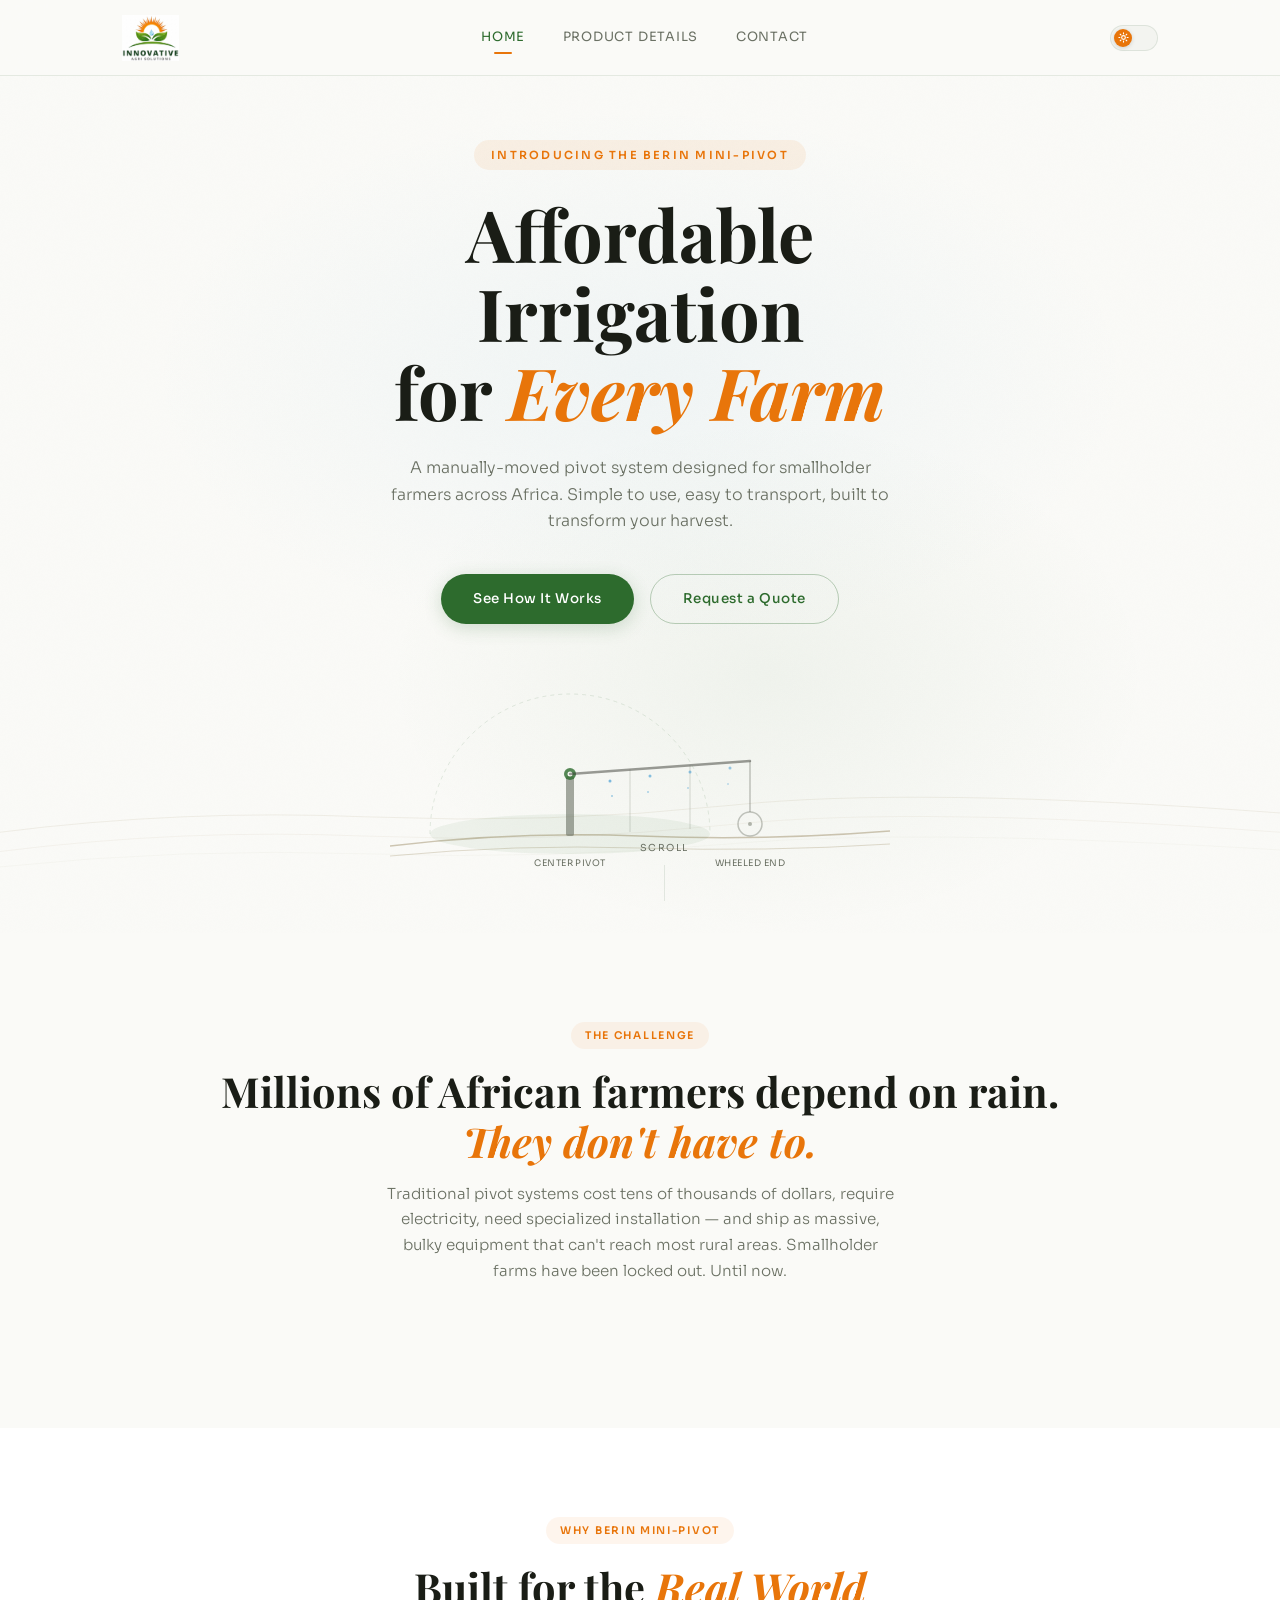
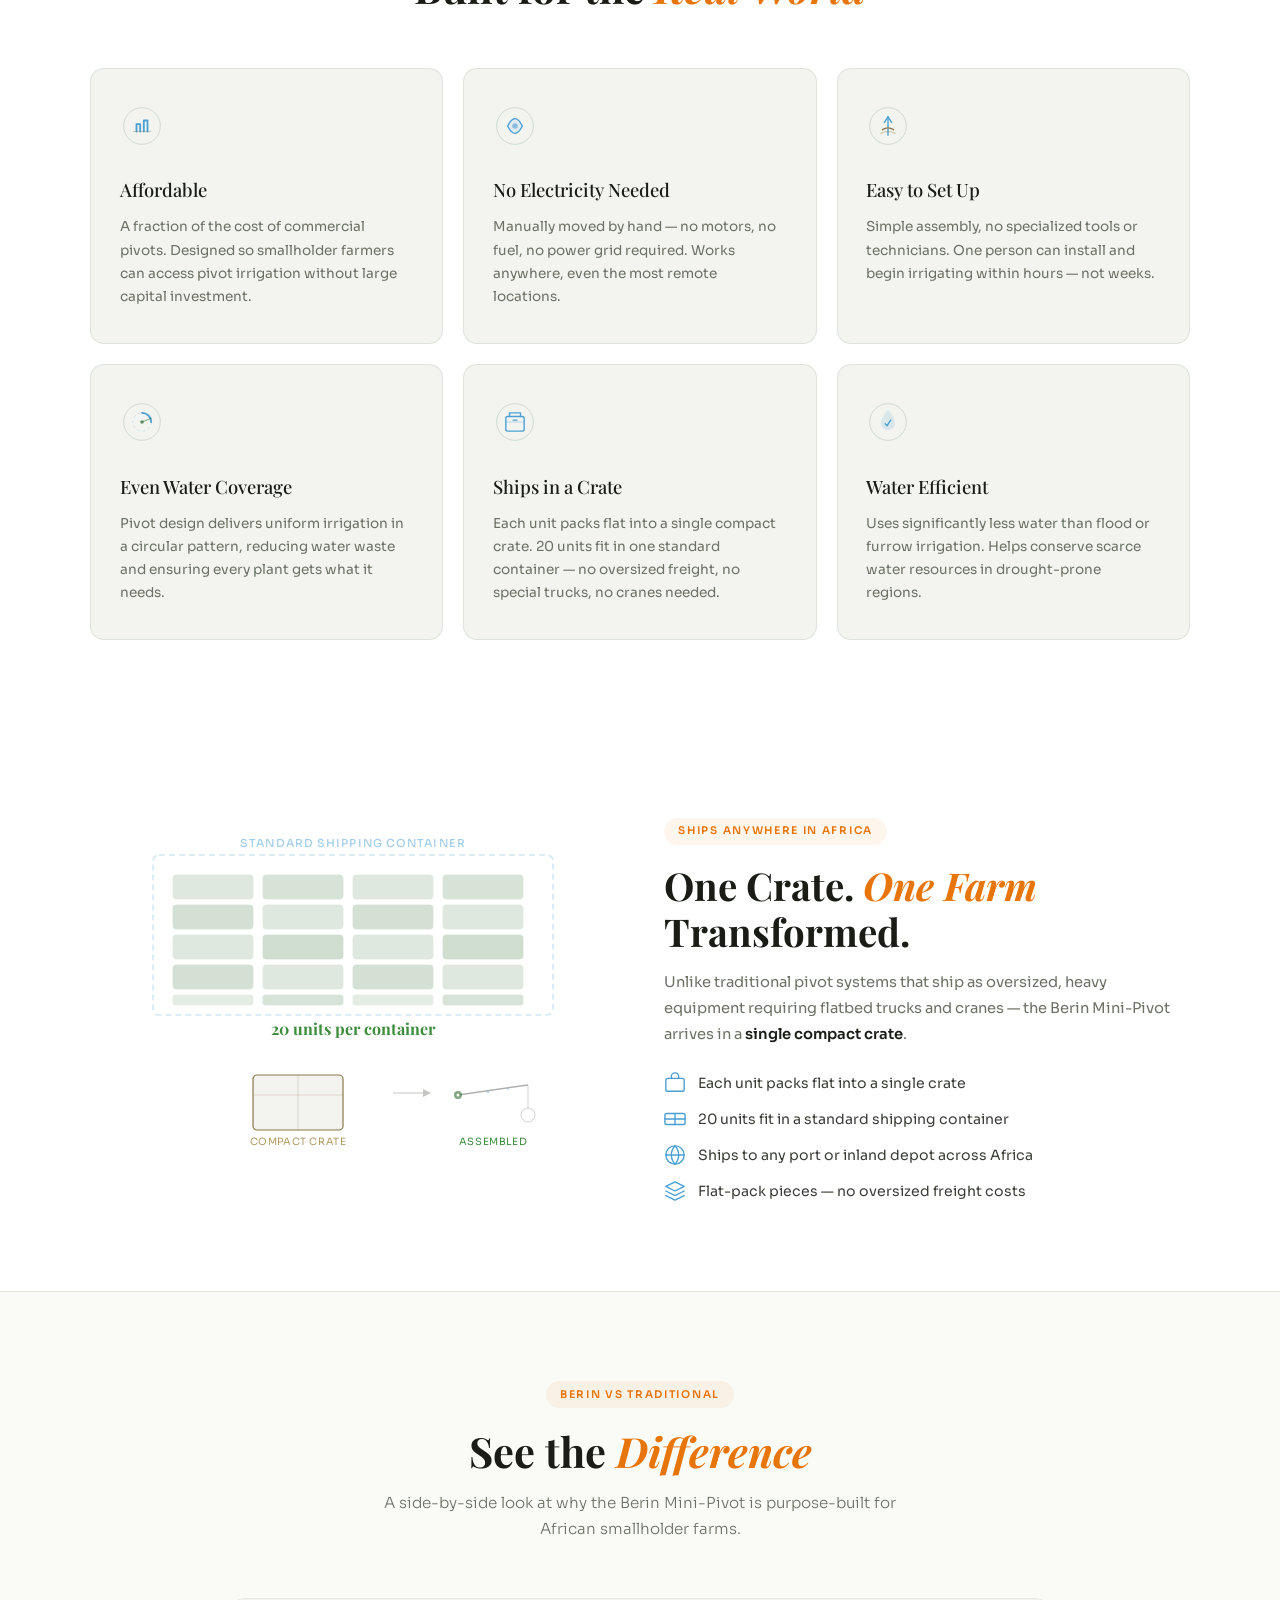
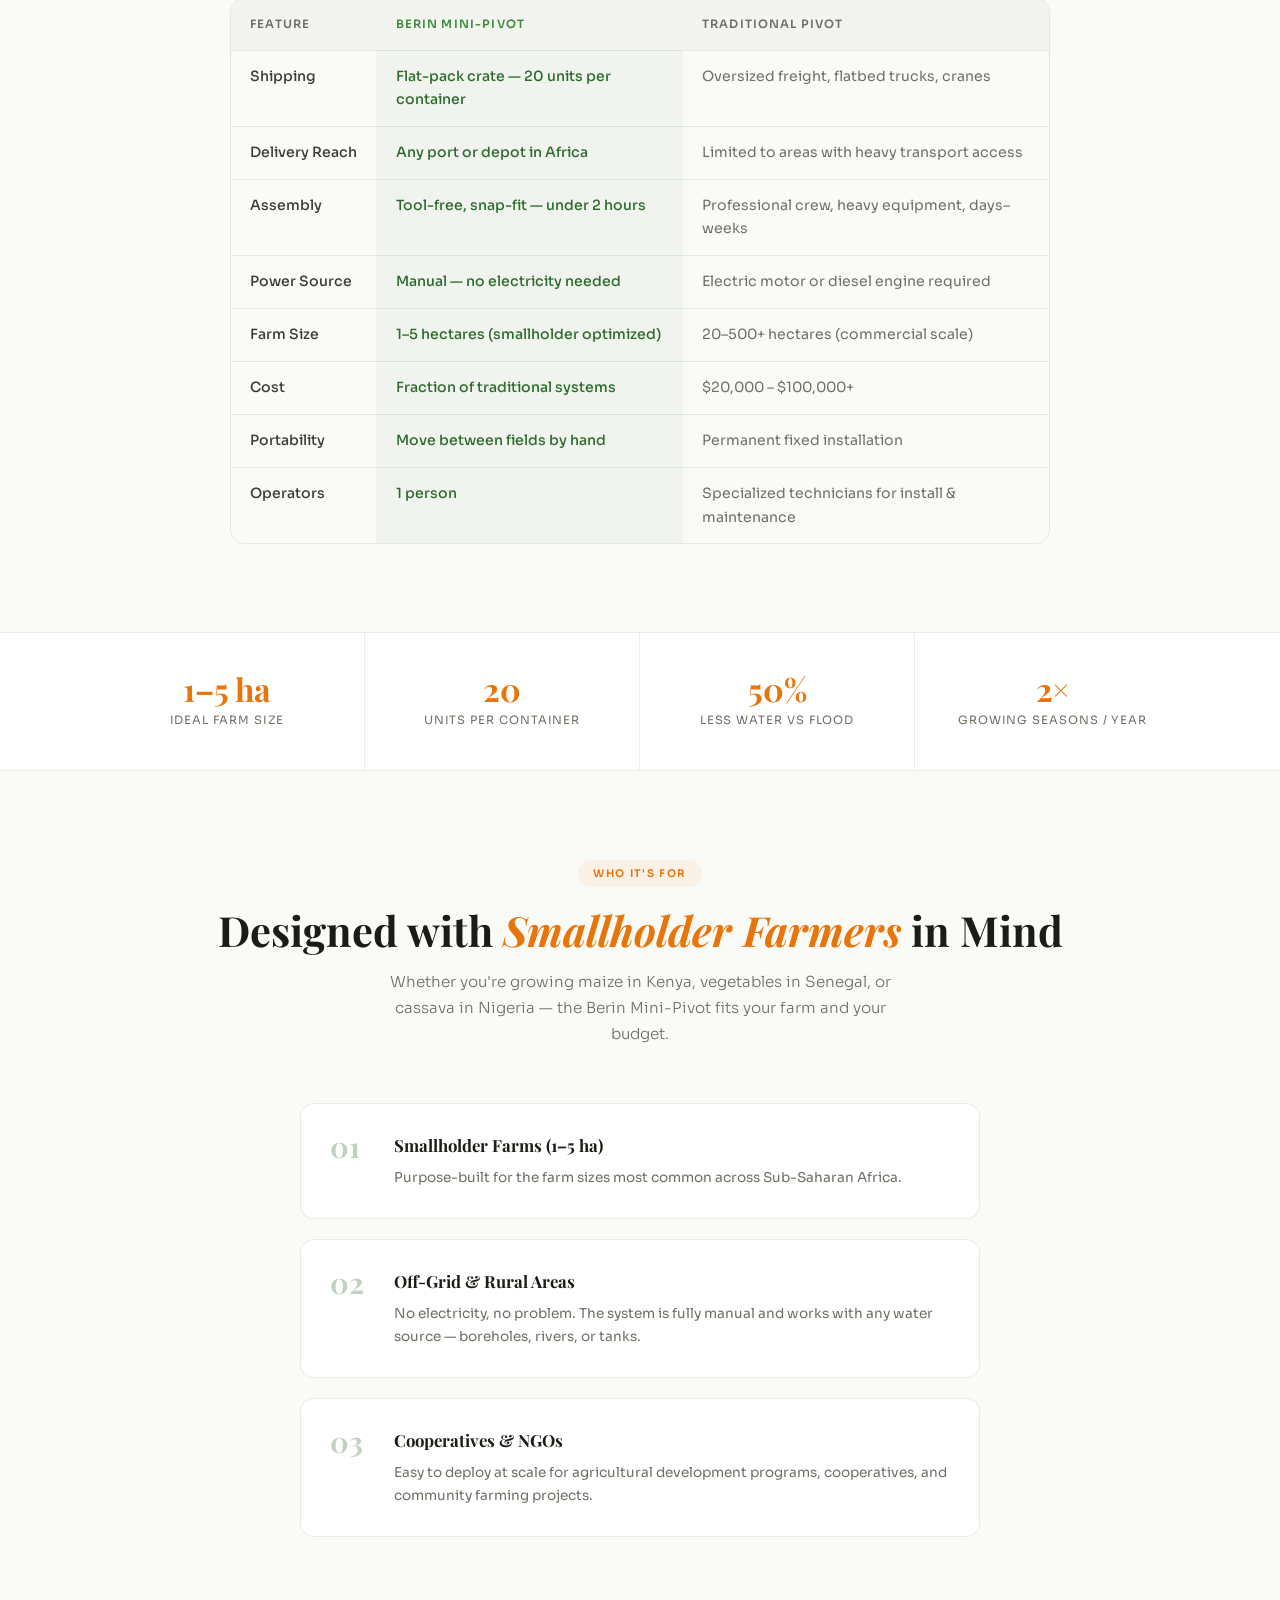
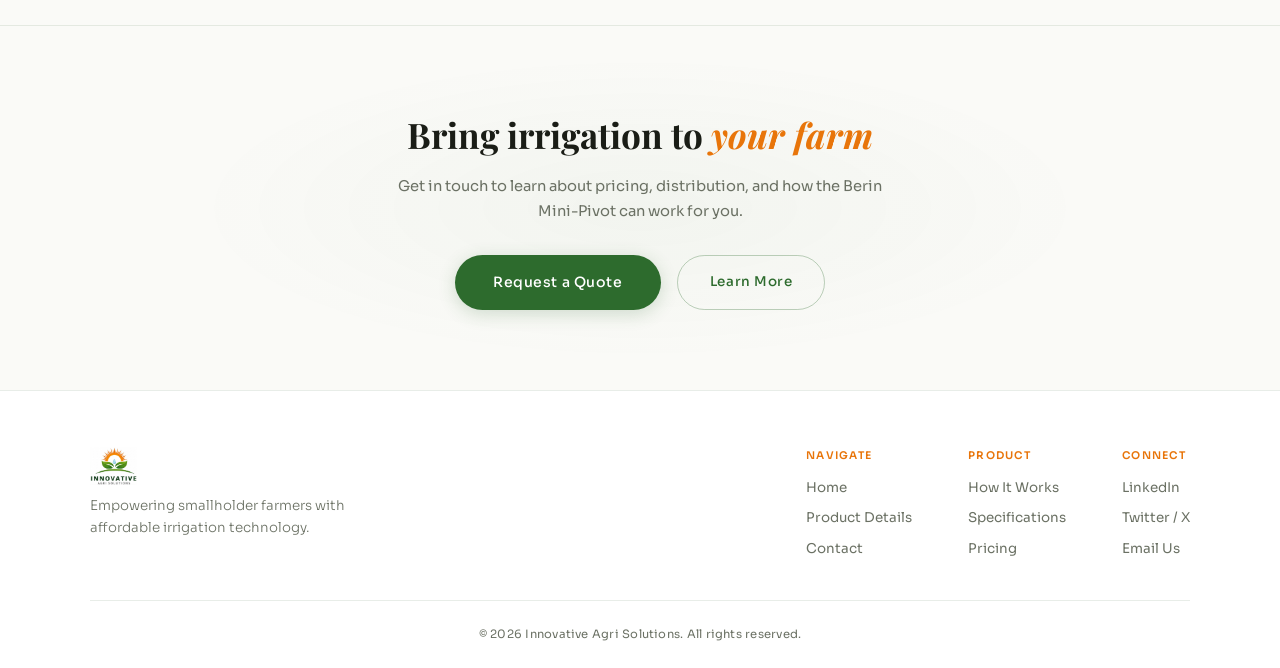
==== commit f2655b34: "light and dark mode" ====
--- a/index.html
+++ b/index.html
@@ -24,9 +24,23 @@
         <a href="contact.html" class="nav-link">Contact</a>
       </nav>
 
-      <button class="menu-toggle" id="menuToggle" aria-label="Toggle menu">
-        <span></span><span></span><span></span>
+      <div class="header-right">
+        <button class="theme-toggle" id="themeToggle" aria-label="Toggle dark mode" title="Toggle dark/light mode">
+        <div class="theme-toggle-knob">
+          <svg class="sun-icon" viewBox="0 0 24 24" fill="none" stroke="#fff" stroke-width="2.5" stroke-linecap="round">
+            <circle cx="12" cy="12" r="4"/>
+            <path d="M12 2v2M12 20v2M4.93 4.93l1.41 1.41M17.66 17.66l1.41 1.41M2 12h2M20 12h2M4.93 19.07l1.41-1.41M17.66 6.34l1.41-1.41"/>
+          </svg>
+          <svg class="moon-icon" viewBox="0 0 24 24" fill="none" stroke="#fff" stroke-width="2.5" stroke-linecap="round">
+            <path d="M21 12.79A9 9 0 1 1 11.21 3 7 7 0 0 0 21 12.79z"/>
+          </svg>
+        </div>
       </button>
+
+        <button class="menu-toggle" id="menuToggle" aria-label="Toggle menu">
+          <span></span><span></span><span></span>
+        </button>
+      </div>
     </div>
   </header>
 
--- a/styles.css
+++ b/styles.css
@@ -34,6 +34,130 @@
 *, *::before, *::after { margin: 0; padding: 0; box-sizing: border-box; }
 html { scroll-behavior: smooth; }
 
+/* ── Dark Mode Overrides ── */
+[data-theme="dark"] {
+  --color-bg:           #0a0d08;
+  --color-surface:      #111610;
+  --color-surface-alt:  #181e16;
+  --color-border:       rgba(107, 130, 60, 0.12);
+  --color-border-light: rgba(255, 255, 255, 0.04);
+  --color-text:         #cbd3c0;
+  --color-muted:        #7a8570;
+  --color-accent:       #3d8c3d;
+  --color-accent-light: #5aad5a;
+  --color-accent-hover: #4a9a4a;
+  --color-accent-glow:  rgba(61, 140, 61, 0.12);
+  --color-white:        #eef1e8;
+  --color-water:        #5cb8e8;
+  --color-water-light:  #7acbf0;
+  --color-orange:       #f5920e;
+  --color-orange-light: #ffab2e;
+}
+
+[data-theme="dark"] .site-header {
+  background: rgba(10, 13, 8, 0.85);
+}
+
+[data-theme="dark"] .logo-img {
+  filter: brightness(1.15) drop-shadow(0 0 1px rgba(255,255,255,0.1));
+}
+
+[data-theme="dark"] .main-nav.open {
+  box-shadow: -10px 0 40px rgba(0,0,0,0.5);
+}
+
+[data-theme="dark"] .hero-eyebrow {
+  background: rgba(245,146,14,0.12);
+}
+
+[data-theme="dark"] .section-tag {
+  background: rgba(245,146,14,0.1);
+}
+
+[data-theme="dark"] .benefit-card:hover {
+  box-shadow: 0 12px 40px rgba(0,0,0,0.3);
+}
+
+[data-theme="dark"] .btn-primary {
+  box-shadow: 0 4px 18px rgba(61,140,61,0.25);
+}
+[data-theme="dark"] .btn-primary:hover {
+  box-shadow: 0 6px 26px rgba(61,140,61,0.35);
+}
+
+[data-theme="dark"] .compare-table td.highlight {
+  background: rgba(61,140,61,0.06);
+}
+[data-theme="dark"] .compare-table tbody tr:hover {
+  background: rgba(61,140,61,0.04);
+}
+
+[data-theme="dark"] .highlight-card {
+  background: rgba(92,184,232,0.07);
+  border-color: rgba(92,184,232,0.18);
+}
+
+[data-theme="dark"] .cta-banner {
+  background: radial-gradient(ellipse 50% 60% at 50% 50%, rgba(92,184,232,0.05) 0%, transparent 70%);
+}
+
+[data-theme="dark"] .form-group input,
+[data-theme="dark"] .form-group select,
+[data-theme="dark"] .form-group textarea {
+  background: var(--color-surface-alt);
+}
+
+[data-theme="dark"] .form-group input::placeholder,
+[data-theme="dark"] .form-group textarea::placeholder {
+  color: rgba(122,133,112,0.5);
+}
+
+/* ── Theme Toggle Switch ── */
+.theme-toggle {
+  position: relative;
+  width: 48px; height: 26px;
+  background: var(--color-surface-alt);
+  border: 1.5px solid var(--color-border);
+  border-radius: 50px;
+  cursor: pointer;
+  transition: background var(--transition), border-color var(--transition);
+  flex-shrink: 0;
+  display: flex; align-items: center;
+  padding: 0 3px;
+}
+.theme-toggle:hover {
+  border-color: var(--color-orange);
+}
+
+.theme-toggle-knob {
+  width: 18px; height: 18px;
+  border-radius: 50%;
+  background: var(--color-orange);
+  transition: transform var(--transition), background var(--transition);
+  display: flex; align-items: center; justify-content: center;
+  box-shadow: 0 1px 4px rgba(0,0,0,0.15);
+}
+
+.theme-toggle-knob svg {
+  width: 11px; height: 11px;
+  transition: opacity var(--transition);
+}
+
+.theme-toggle .sun-icon { display: block; }
+.theme-toggle .moon-icon { display: none; }
+
+[data-theme="dark"] .theme-toggle {
+  background: var(--color-surface-alt);
+}
+
+[data-theme="dark"] .theme-toggle-knob {
+  transform: translateX(22px);
+  background: var(--color-water);
+}
+
+[data-theme="dark"] .theme-toggle .sun-icon { display: none; }
+[data-theme="dark"] .theme-toggle .moon-icon { display: block; }
+
 body {
   font-family: var(--font-body);
   background: var(--color-bg);
@@ -43,6 +167,7 @@
   display: flex;
   flex-direction: column;
   -webkit-font-smoothing: antialiased;
+  transition: background 0.4s ease, color 0.4s ease;
 }
 
 a { text-decoration: none; color: inherit; }
@@ -59,7 +184,7 @@
   backdrop-filter: blur(24px) saturate(1.4);
   -webkit-backdrop-filter: blur(24px) saturate(1.4);
   border-bottom: 1px solid var(--color-border);
-  transition: background var(--transition);
+  transition: background 0.4s ease, border-color 0.4s ease;
 }
 
 .header-inner {
@@ -67,6 +192,11 @@
   margin: 0 auto; padding: 0 2rem;
   height: 100%;
   display: flex; align-items: center; justify-content: space-between;
+  gap: 1rem;
+}
+
+.header-right {
+  display: flex; align-items: center; gap: 0.75rem;
 }
 
 .logo {
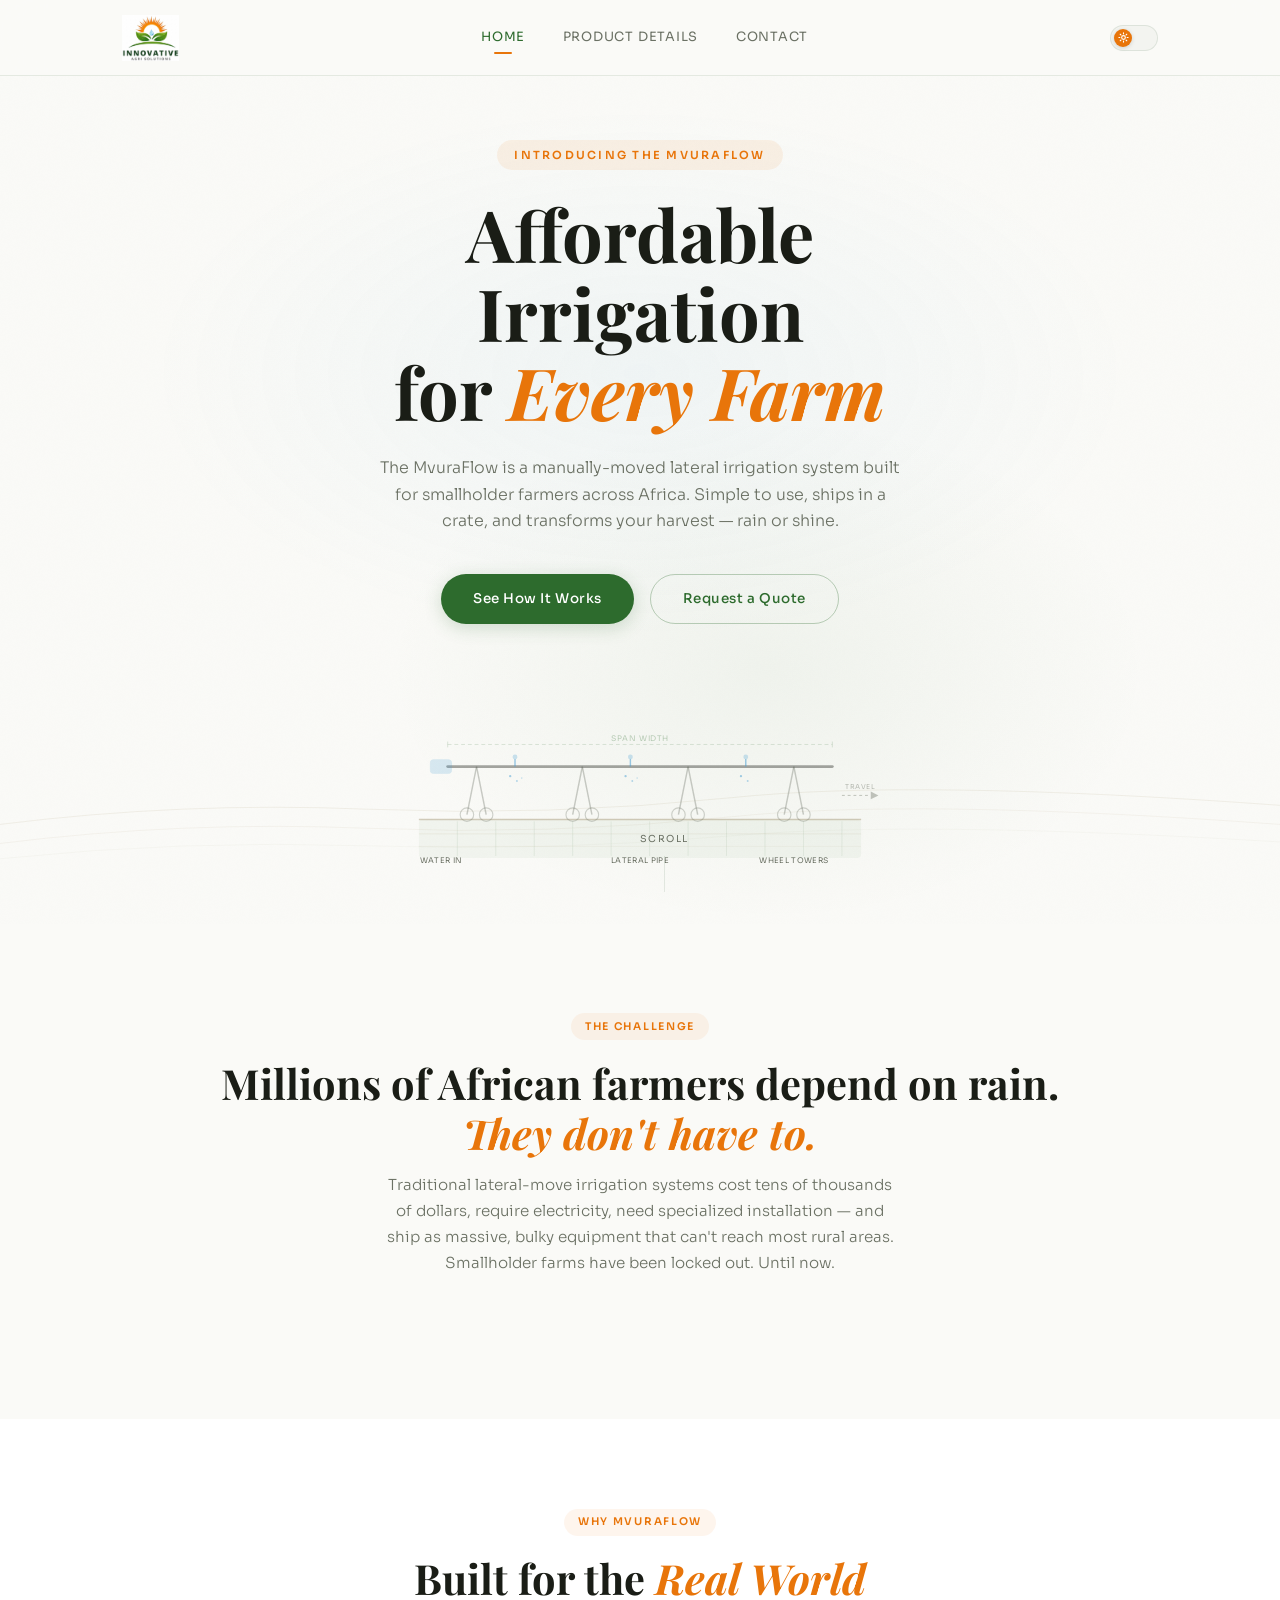
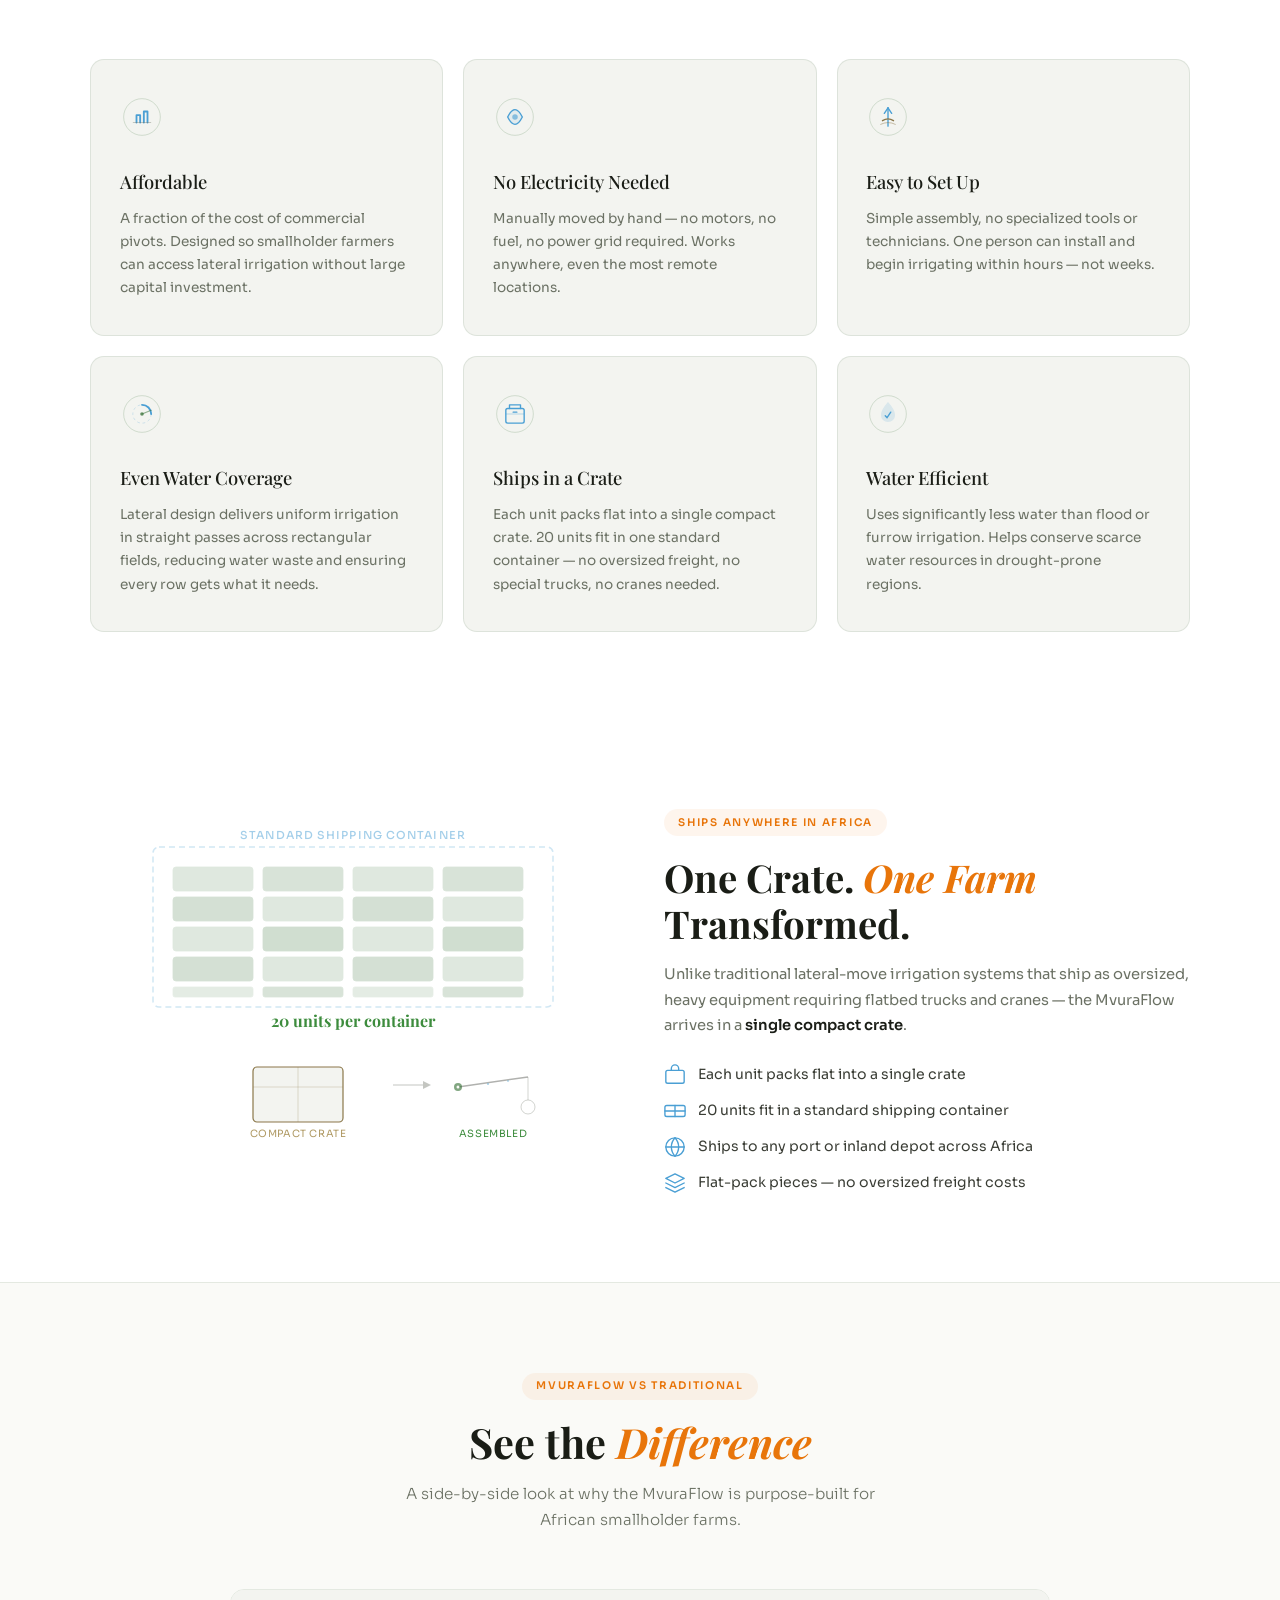
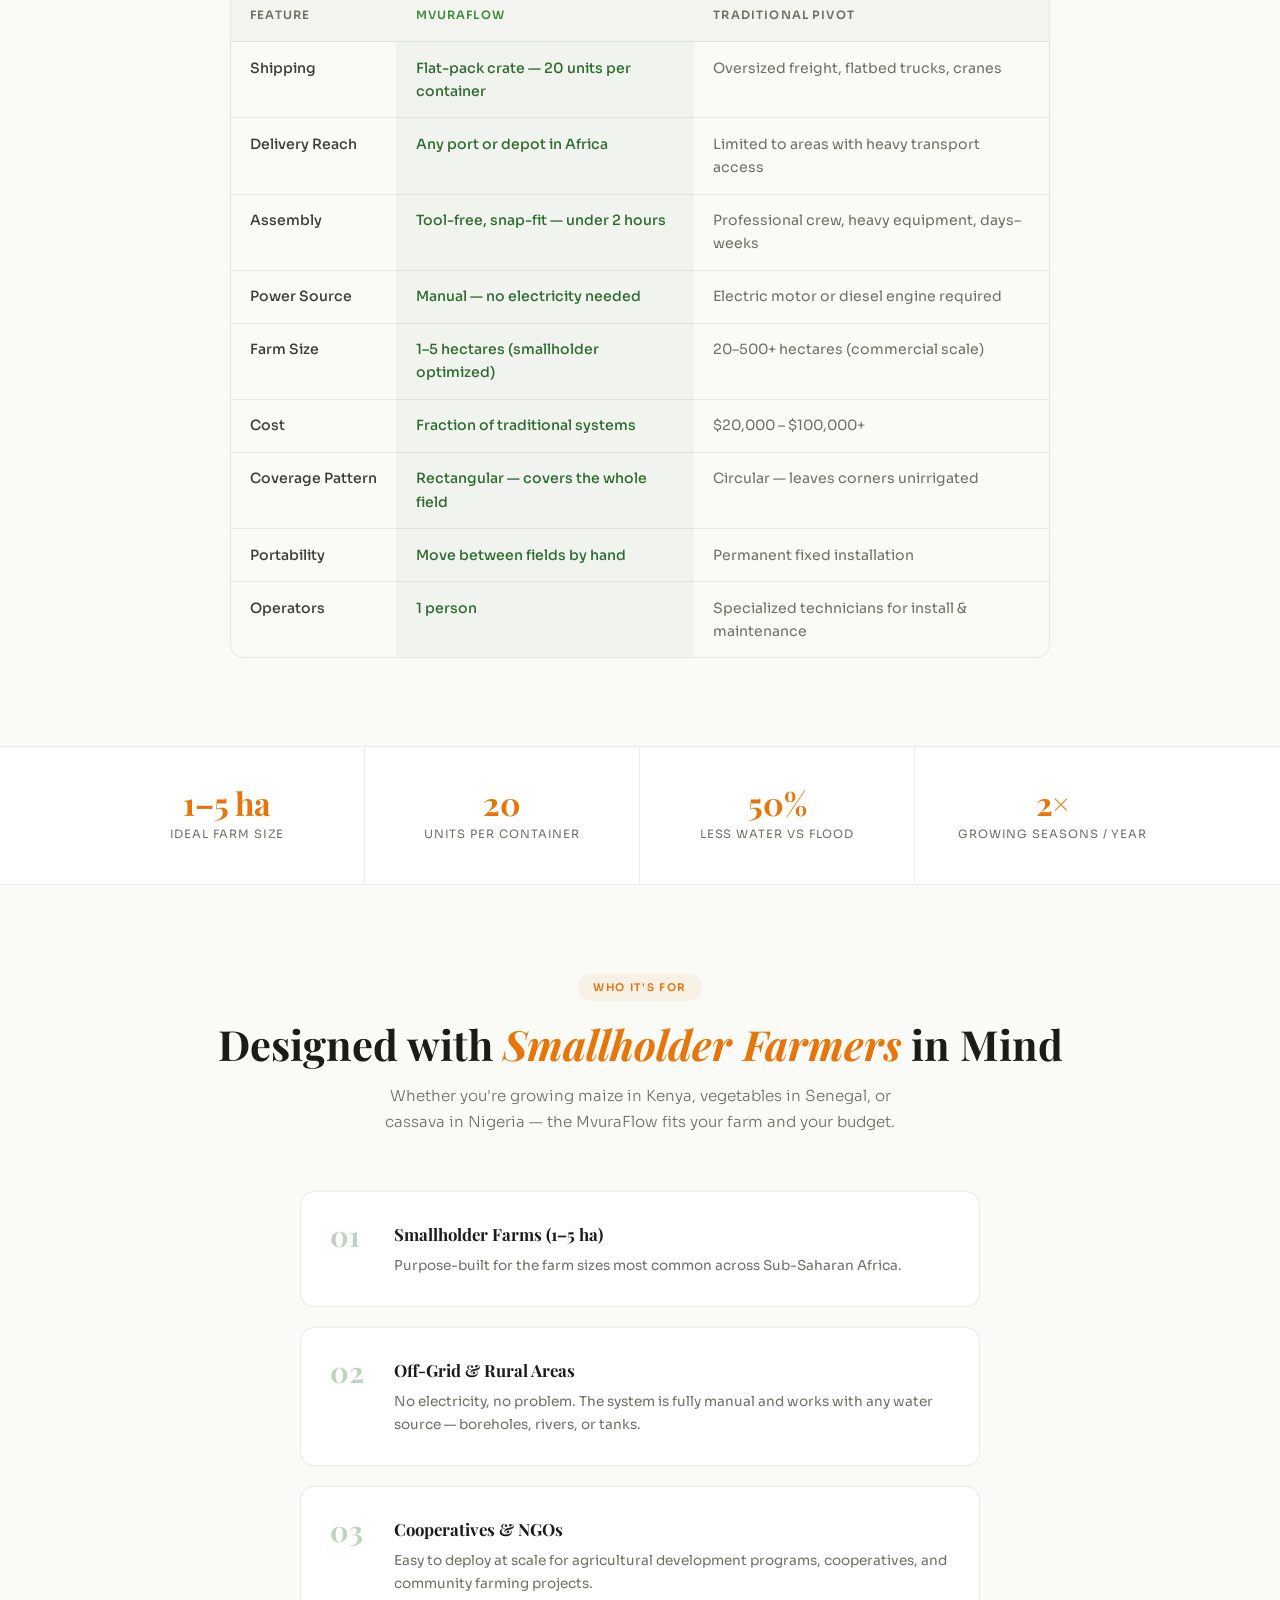
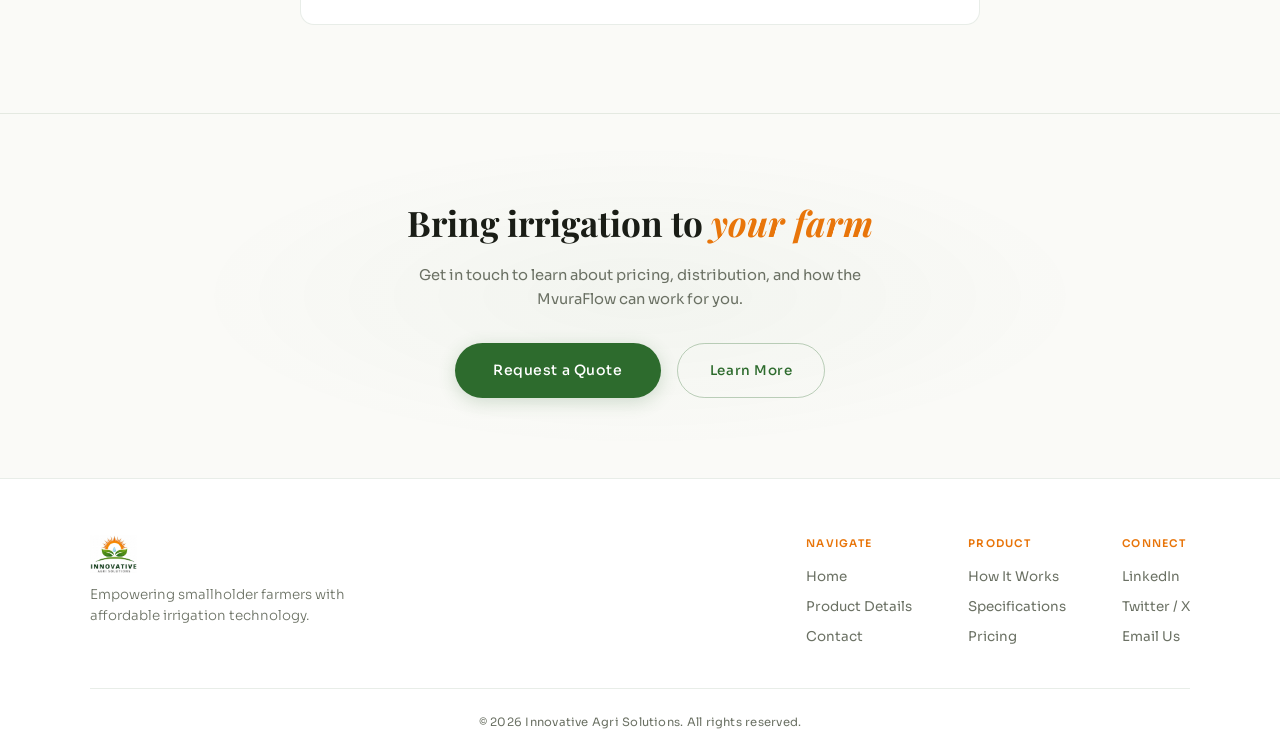
==== commit f08b307a: "update" ====
--- a/index.html
+++ b/index.html
@@ -3,7 +3,7 @@
 <head>
   <meta charset="UTF-8" />
   <meta name="viewport" content="width=device-width, initial-scale=1.0" />
-  <title>Innovative Agri Solutions — Berin Mini-Pivot</title>
+  <title>Innovative Agri Solutions — MvuraFlow Lateral Irrigation</title>
   <link rel="stylesheet" href="styles.css" />
   <link rel="preconnect" href="https://fonts.googleapis.com" />
   <link rel="preconnect" href="https://fonts.gstatic.com" crossorigin />
@@ -62,60 +62,48 @@
       </div>
 
       <div class="hero-content">
-        <span class="hero-eyebrow">Introducing the Berin Mini-Pivot</span>
+        <span class="hero-eyebrow">Introducing the MvuraFlow</span>
         <h1 class="hero-title">Affordable Irrigation<br/>for <em>Every Farm</em></h1>
-        <p class="hero-subtitle">A manually-moved pivot system designed for smallholder farmers across Africa. Simple to use, easy to transport, built to transform your harvest.</p>
+        <p class="hero-subtitle">The MvuraFlow is a manually-moved lateral irrigation system built for smallholder farmers across Africa. Simple to use, ships in a crate, and transforms your harvest — rain or shine.</p>
         <div class="hero-actions">
           <a href="details.html" class="btn btn-primary">See How It Works</a>
           <a href="contact.html" class="btn btn-outline">Request a Quote</a>
         </div>
       </div>
 
-      <!-- Pivot illustration -->
+      <!-- Lateral move illustration -->
       <div class="hero-pivot-visual">
-        <svg viewBox="0 0 500 220" fill="none" class="pivot-illustration">
-          <!-- Ground -->
-          <path d="M0 190 Q125 175, 250 180 T500 175" stroke="var(--color-earth)" stroke-width="1.5" fill="none" opacity="0.4"/>
-          <path d="M0 200 Q125 188, 250 192 T500 188" stroke="var(--color-earth)" stroke-width="1" fill="none" opacity="0.25"/>
-
-          <!-- Irrigated area glow -->
-          <ellipse cx="180" cy="178" rx="140" ry="20" fill="var(--color-accent)" opacity="0.06"/>
-
-          <!-- Pivot center post -->
-          <rect x="176" y="120" width="8" height="60" rx="2" fill="var(--color-muted)" opacity="0.6"/>
-          <circle cx="180" cy="118" r="6" fill="var(--color-accent)" opacity="0.8"/>
-          <circle cx="180" cy="118" r="2.5" fill="var(--color-bg)"/>
-
-          <!-- Pivot arm -->
-          <line x1="180" y1="118" x2="360" y2="105" stroke="var(--color-text)" stroke-width="2.5" stroke-linecap="round" opacity="0.5"/>
-
-          <!-- Wheel at end -->
-          <circle cx="360" cy="168" r="12" stroke="var(--color-muted)" stroke-width="1.5" fill="none" opacity="0.4"/>
-          <circle cx="360" cy="168" r="2" fill="var(--color-muted)" opacity="0.5"/>
-          <line x1="360" y1="105" x2="360" y2="156" stroke="var(--color-muted)" stroke-width="1.5" opacity="0.4"/>
-
-          <!-- Support struts -->
-          <line x1="240" y1="113" x2="240" y2="176" stroke="var(--color-muted)" stroke-width="1" opacity="0.25"/>
-          <line x1="300" y1="109" x2="300" y2="173" stroke="var(--color-muted)" stroke-width="1" opacity="0.25"/>
-
+        <svg viewBox="0 0 520 220" fill="none" class="pivot-illustration">
+          <!-- Ground / Field -->
+          <rect x="30" y="170" width="460" height="40" rx="4" fill="var(--color-accent)" opacity="0.04"/>
+          <path d="M30 170 L490 170" stroke="var(--color-earth)" stroke-width="1.5" opacity="0.35"/>
+          <path d="M30 185 L490 185" stroke="var(--color-earth)" stroke-width="0.8" opacity="0.12"/>
+          <path d="M30 198 L490 198" stroke="var(--color-earth)" stroke-width="0.8" opacity="0.08"/>
+          <!-- Crop rows -->
+          <g opacity="0.1"><line x1="70" y1="172" x2="70" y2="208" stroke="var(--color-accent)" stroke-width="0.8"/><line x1="110" y1="172" x2="110" y2="208" stroke="var(--color-accent)" stroke-width="0.8"/><line x1="150" y1="172" x2="150" y2="208" stroke="var(--color-accent)" stroke-width="0.8"/><line x1="190" y1="172" x2="190" y2="208" stroke="var(--color-accent)" stroke-width="0.8"/><line x1="230" y1="172" x2="230" y2="208" stroke="var(--color-accent)" stroke-width="0.8"/><line x1="270" y1="172" x2="270" y2="208" stroke="var(--color-accent)" stroke-width="0.8"/><line x1="310" y1="172" x2="310" y2="208" stroke="var(--color-accent)" stroke-width="0.8"/><line x1="350" y1="172" x2="350" y2="208" stroke="var(--color-accent)" stroke-width="0.8"/><line x1="390" y1="172" x2="390" y2="208" stroke="var(--color-accent)" stroke-width="0.8"/><line x1="430" y1="172" x2="430" y2="208" stroke="var(--color-accent)" stroke-width="0.8"/><line x1="470" y1="172" x2="470" y2="208" stroke="var(--color-accent)" stroke-width="0.8"/></g>
+          <!-- Travel direction -->
+          <line x1="470" y1="145" x2="500" y2="145" stroke="var(--color-muted)" stroke-width="1" opacity="0.4" stroke-dasharray="3 3"/>
+          <polygon points="500,141 508,145 500,149" fill="var(--color-muted)" opacity="0.4"/>
+          <text x="489" y="138" text-anchor="middle" fill="var(--color-muted)" font-size="7" font-family="var(--font-body)" letter-spacing="0.08em" opacity="0.45">TRAVEL</text>
+          <!-- Lateral pipe -->
+          <line x1="60" y1="115" x2="460" y2="115" stroke="var(--color-text)" stroke-width="3" stroke-linecap="round" opacity="0.45"/>
+          <!-- Wheel towers (A-frames) -->
+          <g><line x1="90" y1="115" x2="80" y2="165" stroke="var(--color-muted)" stroke-width="1.5" opacity="0.35"/><line x1="90" y1="115" x2="100" y2="165" stroke="var(--color-muted)" stroke-width="1.5" opacity="0.35"/><circle cx="80" cy="165" r="7" stroke="var(--color-muted)" stroke-width="1.2" fill="none" opacity="0.3"/><circle cx="100" cy="165" r="7" stroke="var(--color-muted)" stroke-width="1.2" fill="none" opacity="0.3"/><line x1="200" y1="115" x2="190" y2="165" stroke="var(--color-muted)" stroke-width="1.5" opacity="0.35"/><line x1="200" y1="115" x2="210" y2="165" stroke="var(--color-muted)" stroke-width="1.5" opacity="0.35"/><circle cx="190" cy="165" r="7" stroke="var(--color-muted)" stroke-width="1.2" fill="none" opacity="0.3"/><circle cx="210" cy="165" r="7" stroke="var(--color-muted)" stroke-width="1.2" fill="none" opacity="0.3"/><line x1="310" y1="115" x2="300" y2="165" stroke="var(--color-muted)" stroke-width="1.5" opacity="0.35"/><line x1="310" y1="115" x2="320" y2="165" stroke="var(--color-muted)" stroke-width="1.5" opacity="0.35"/><circle cx="300" cy="165" r="7" stroke="var(--color-muted)" stroke-width="1.2" fill="none" opacity="0.3"/><circle cx="320" cy="165" r="7" stroke="var(--color-muted)" stroke-width="1.2" fill="none" opacity="0.3"/><line x1="420" y1="115" x2="410" y2="165" stroke="var(--color-muted)" stroke-width="1.5" opacity="0.35"/><line x1="420" y1="115" x2="430" y2="165" stroke="var(--color-muted)" stroke-width="1.5" opacity="0.35"/><circle cx="410" cy="165" r="7" stroke="var(--color-muted)" stroke-width="1.2" fill="none" opacity="0.3"/><circle cx="430" cy="165" r="7" stroke="var(--color-muted)" stroke-width="1.2" fill="none" opacity="0.3"/></g>
+          <!-- Water inlet -->
+          <rect x="42" y="108" width="22" height="14" rx="3" fill="var(--color-water)" opacity="0.2" stroke="var(--color-water)" stroke-width="1" opacity="0.35"/>
+          <!-- Sprinkler heads -->
+          <g opacity="0.55"><line x1="130" y1="115" x2="130" y2="107" stroke="var(--color-water)" stroke-width="1.5"/><circle cx="130" cy="105" r="2.5" fill="var(--color-water)" opacity="0.5"/><line x1="250" y1="115" x2="250" y2="107" stroke="var(--color-water)" stroke-width="1.5"/><circle cx="250" cy="105" r="2.5" fill="var(--color-water)" opacity="0.5"/><line x1="370" y1="115" x2="370" y2="107" stroke="var(--color-water)" stroke-width="1.5"/><circle cx="370" cy="105" r="2.5" fill="var(--color-water)" opacity="0.5"/></g>
           <!-- Water spray -->
-          <g class="spray-group">
-            <circle cx="220" cy="125" r="1.5" fill="var(--color-water)" opacity="0.7" class="spray s1"/>
-            <circle cx="222" cy="140" r="1" fill="var(--color-water)" opacity="0.5" class="spray s2"/>
-            <circle cx="260" cy="120" r="1.5" fill="var(--color-water)" opacity="0.65" class="spray s3"/>
-            <circle cx="258" cy="136" r="1" fill="var(--color-water)" opacity="0.45" class="spray s4"/>
-            <circle cx="300" cy="116" r="1.5" fill="var(--color-water)" opacity="0.6" class="spray s5"/>
-            <circle cx="298" cy="132" r="1" fill="var(--color-water)" opacity="0.4" class="spray s6"/>
-            <circle cx="340" cy="112" r="1.5" fill="var(--color-water)" opacity="0.55" class="spray s7"/>
-            <circle cx="338" cy="128" r="1" fill="var(--color-water)" opacity="0.35" class="spray s8"/>
-          </g>
-
-          <!-- Arc showing pivot coverage -->
-          <path d="M40 178 A140 140 0 0 1 320 178" stroke="var(--color-accent)" stroke-width="0.8" fill="none" opacity="0.15" stroke-dasharray="4 4"/>
-
+          <g class="spray-group"><circle cx="125" cy="125" r="1.2" fill="var(--color-water)" opacity="0.5" class="spray s1"/><circle cx="132" cy="130" r="1" fill="var(--color-water)" opacity="0.4" class="spray s2"/><circle cx="245" cy="125" r="1.2" fill="var(--color-water)" opacity="0.5" class="spray s3"/><circle cx="252" cy="130" r="1" fill="var(--color-water)" opacity="0.4" class="spray s4"/><circle cx="365" cy="125" r="1.2" fill="var(--color-water)" opacity="0.5" class="spray s5"/><circle cx="372" cy="130" r="1" fill="var(--color-water)" opacity="0.4" class="spray s6"/><circle cx="137" cy="127" r="0.8" fill="var(--color-water)" opacity="0.3" class="spray s7"/><circle cx="257" cy="127" r="0.8" fill="var(--color-water)" opacity="0.3" class="spray s8"/></g>
+          <!-- Span bracket -->
+          <line x1="60" y1="92" x2="460" y2="92" stroke="var(--color-accent)" stroke-width="0.8" opacity="0.2" stroke-dasharray="4 3"/>
+          <line x1="60" y1="89" x2="60" y2="95" stroke="var(--color-accent)" stroke-width="0.8" opacity="0.2"/>
+          <line x1="460" y1="89" x2="460" y2="95" stroke="var(--color-accent)" stroke-width="0.8" opacity="0.2"/>
+          <text x="260" y="88" text-anchor="middle" fill="var(--color-accent)" font-size="8" font-family="var(--font-body)" letter-spacing="0.08em" opacity="0.3">SPAN WIDTH</text>
           <!-- Labels -->
-          <text x="180" y="210" text-anchor="middle" fill="var(--color-muted)" font-size="9" font-family="var(--font-body)" letter-spacing="0.05em">CENTER PIVOT</text>
-          <text x="360" y="210" text-anchor="middle" fill="var(--color-muted)" font-size="9" font-family="var(--font-body)" letter-spacing="0.05em">WHEELED END</text>
+          <text x="53" y="215" text-anchor="middle" fill="var(--color-muted)" font-size="8" font-family="var(--font-body)" letter-spacing="0.04em">WATER IN</text>
+          <text x="260" y="215" text-anchor="middle" fill="var(--color-muted)" font-size="8" font-family="var(--font-body)" letter-spacing="0.04em">LATERAL PIPE</text>
+          <text x="420" y="215" text-anchor="middle" fill="var(--color-muted)" font-size="8" font-family="var(--font-body)" letter-spacing="0.04em">WHEEL TOWERS</text>
         </svg>
       </div>
 
@@ -131,7 +119,7 @@
         <div class="section-header">
           <span class="section-tag">The Challenge</span>
           <h2>Millions of African farmers depend on rain.<br/><em>They don't have to.</em></h2>
-          <p>Traditional pivot systems cost tens of thousands of dollars, require electricity, need specialized installation — and ship as massive, bulky equipment that can't reach most rural areas. Smallholder farms have been locked out. Until now.</p>
+          <p>Traditional lateral-move irrigation systems cost tens of thousands of dollars, require electricity, need specialized installation — and ship as massive, bulky equipment that can't reach most rural areas. Smallholder farms have been locked out. Until now.</p>
         </div>
       </div>
     </section>
@@ -140,7 +128,7 @@
     <section class="section benefits-section">
       <div class="section-inner">
         <div class="section-header">
-          <span class="section-tag">Why Berin Mini-Pivot</span>
+          <span class="section-tag">Why MvuraFlow</span>
           <h2>Built for the <em>Real World</em></h2>
         </div>
         <div class="benefits-grid">
@@ -155,7 +143,7 @@
               </svg>
             </div>
             <h3>Affordable</h3>
-            <p>A fraction of the cost of commercial pivots. Designed so smallholder farmers can access pivot irrigation without large capital investment.</p>
+            <p>A fraction of the cost of commercial pivots. Designed so smallholder farmers can access lateral irrigation without large capital investment.</p>
           </div>
 
           <div class="benefit-card">
@@ -196,7 +184,7 @@
               </svg>
             </div>
             <h3>Even Water Coverage</h3>
-            <p>Pivot design delivers uniform irrigation in a circular pattern, reducing water waste and ensuring every plant gets what it needs.</p>
+            <p>Lateral design delivers uniform irrigation in straight passes across rectangular fields, reducing water waste and ensuring every row gets what it needs.</p>
           </div>
 
           <div class="benefit-card">
@@ -305,7 +293,7 @@
           <div class="shipping-content">
             <span class="section-tag">Ships Anywhere in Africa</span>
             <h2>One Crate. <em>One Farm</em><br/>Transformed.</h2>
-            <p class="shipping-lead">Unlike traditional pivot systems that ship as oversized, heavy equipment requiring flatbed trucks and cranes — the Berin Mini-Pivot arrives in a <strong>single compact crate</strong>.</p>
+            <p class="shipping-lead">Unlike traditional lateral-move irrigation systems that ship as oversized, heavy equipment requiring flatbed trucks and cranes — the MvuraFlow arrives in a <strong>single compact crate</strong>.</p>
             <div class="shipping-features">
               <div class="ship-feature">
                 <svg viewBox="0 0 24 24" width="22" height="22" fill="none" stroke="var(--color-water)" stroke-width="1.5" stroke-linecap="round" stroke-linejoin="round">
@@ -347,16 +335,16 @@
     <section class="section compare-section">
       <div class="section-inner">
         <div class="section-header">
-          <span class="section-tag">Berin vs Traditional</span>
+          <span class="section-tag">MvuraFlow vs Traditional</span>
           <h2>See the <em>Difference</em></h2>
-          <p>A side-by-side look at why the Berin Mini-Pivot is purpose-built for African smallholder farms.</p>
+          <p>A side-by-side look at why the MvuraFlow is purpose-built for African smallholder farms.</p>
         </div>
         <div class="compare-table-wrap">
           <table class="compare-table">
             <thead>
               <tr>
                 <th class="compare-feature">Feature</th>
-                <th class="compare-berin">Berin Mini-Pivot</th>
+                <th class="compare-mvura">MvuraFlow</th>
                 <th class="compare-traditional">Traditional Pivot</th>
               </tr>
             </thead>
@@ -390,6 +378,11 @@
                 <td>Cost</td>
                 <td class="highlight">Fraction of traditional systems</td>
                 <td>$20,000 – $100,000+</td>
+              </tr>
+              <tr>
+                <td>Coverage Pattern</td>
+                <td class="highlight">Rectangular — covers the whole field</td>
+                <td>Circular — leaves corners unirrigated</td>
               </tr>
               <tr>
                 <td>Portability</td>
@@ -435,7 +428,7 @@
         <div class="section-header">
           <span class="section-tag">Who It's For</span>
           <h2>Designed with <em>Smallholder Farmers</em> in Mind</h2>
-          <p>Whether you're growing maize in Kenya, vegetables in Senegal, or cassava in Nigeria — the Berin Mini-Pivot fits your farm and your budget.</p>
+          <p>Whether you're growing maize in Kenya, vegetables in Senegal, or cassava in Nigeria — the MvuraFlow fits your farm and your budget.</p>
         </div>
         <div class="audience-features">
           <div class="audience-item">
@@ -467,7 +460,7 @@
     <section class="cta-banner">
       <div class="cta-inner">
         <h2>Bring irrigation to <em>your farm</em></h2>
-        <p>Get in touch to learn about pricing, distribution, and how the Berin Mini-Pivot can work for you.</p>
+        <p>Get in touch to learn about pricing, distribution, and how the MvuraFlow can work for you.</p>
         <div class="hero-actions">
           <a href="contact.html" class="btn btn-primary btn-lg">Request a Quote</a>
           <a href="details.html" class="btn btn-outline">Learn More</a>
--- a/styles.css
+++ b/styles.css
@@ -652,7 +652,7 @@
   border-bottom: 1px solid var(--color-border);
 }
 
-.compare-table th.compare-berin { color: var(--color-accent-light); }
+.compare-table th.compare-mvura { color: var(--color-accent-light); }
 .compare-table th.compare-traditional { color: var(--color-muted); }
 
 .compare-table td {
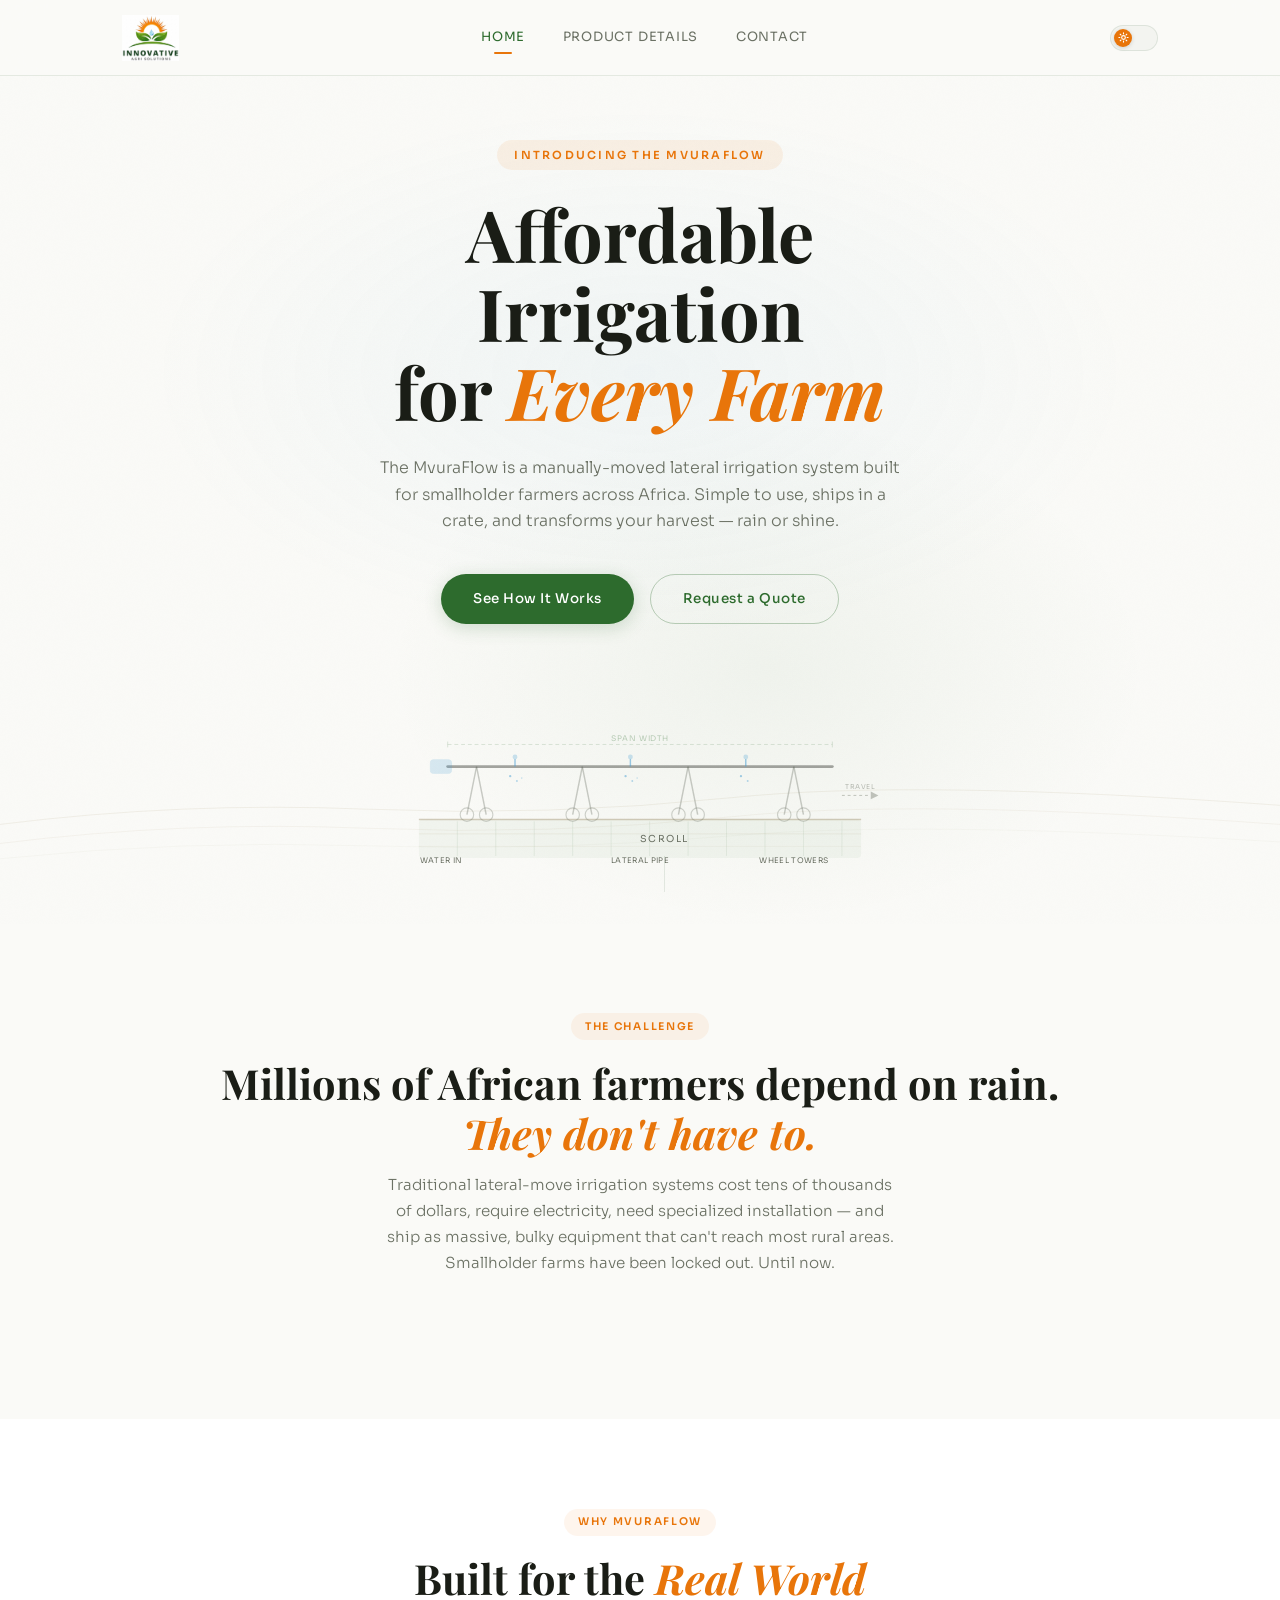
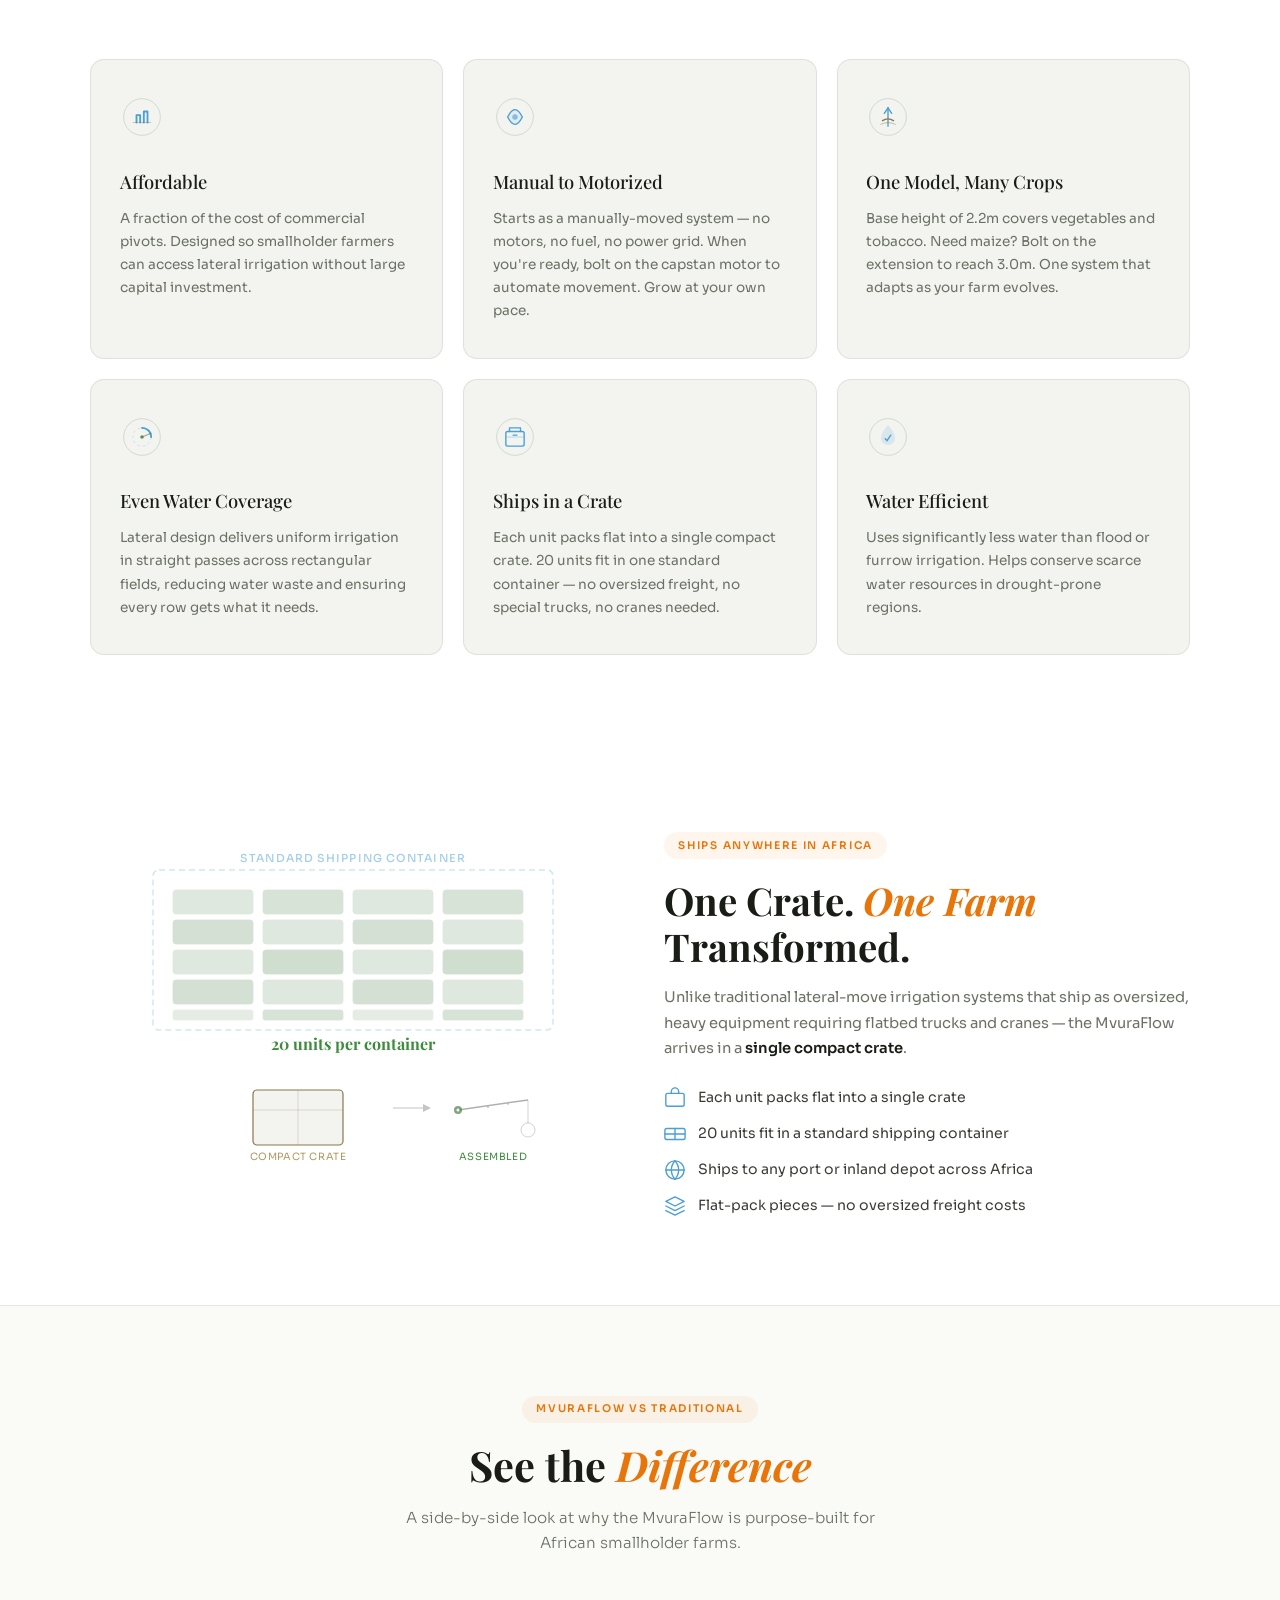
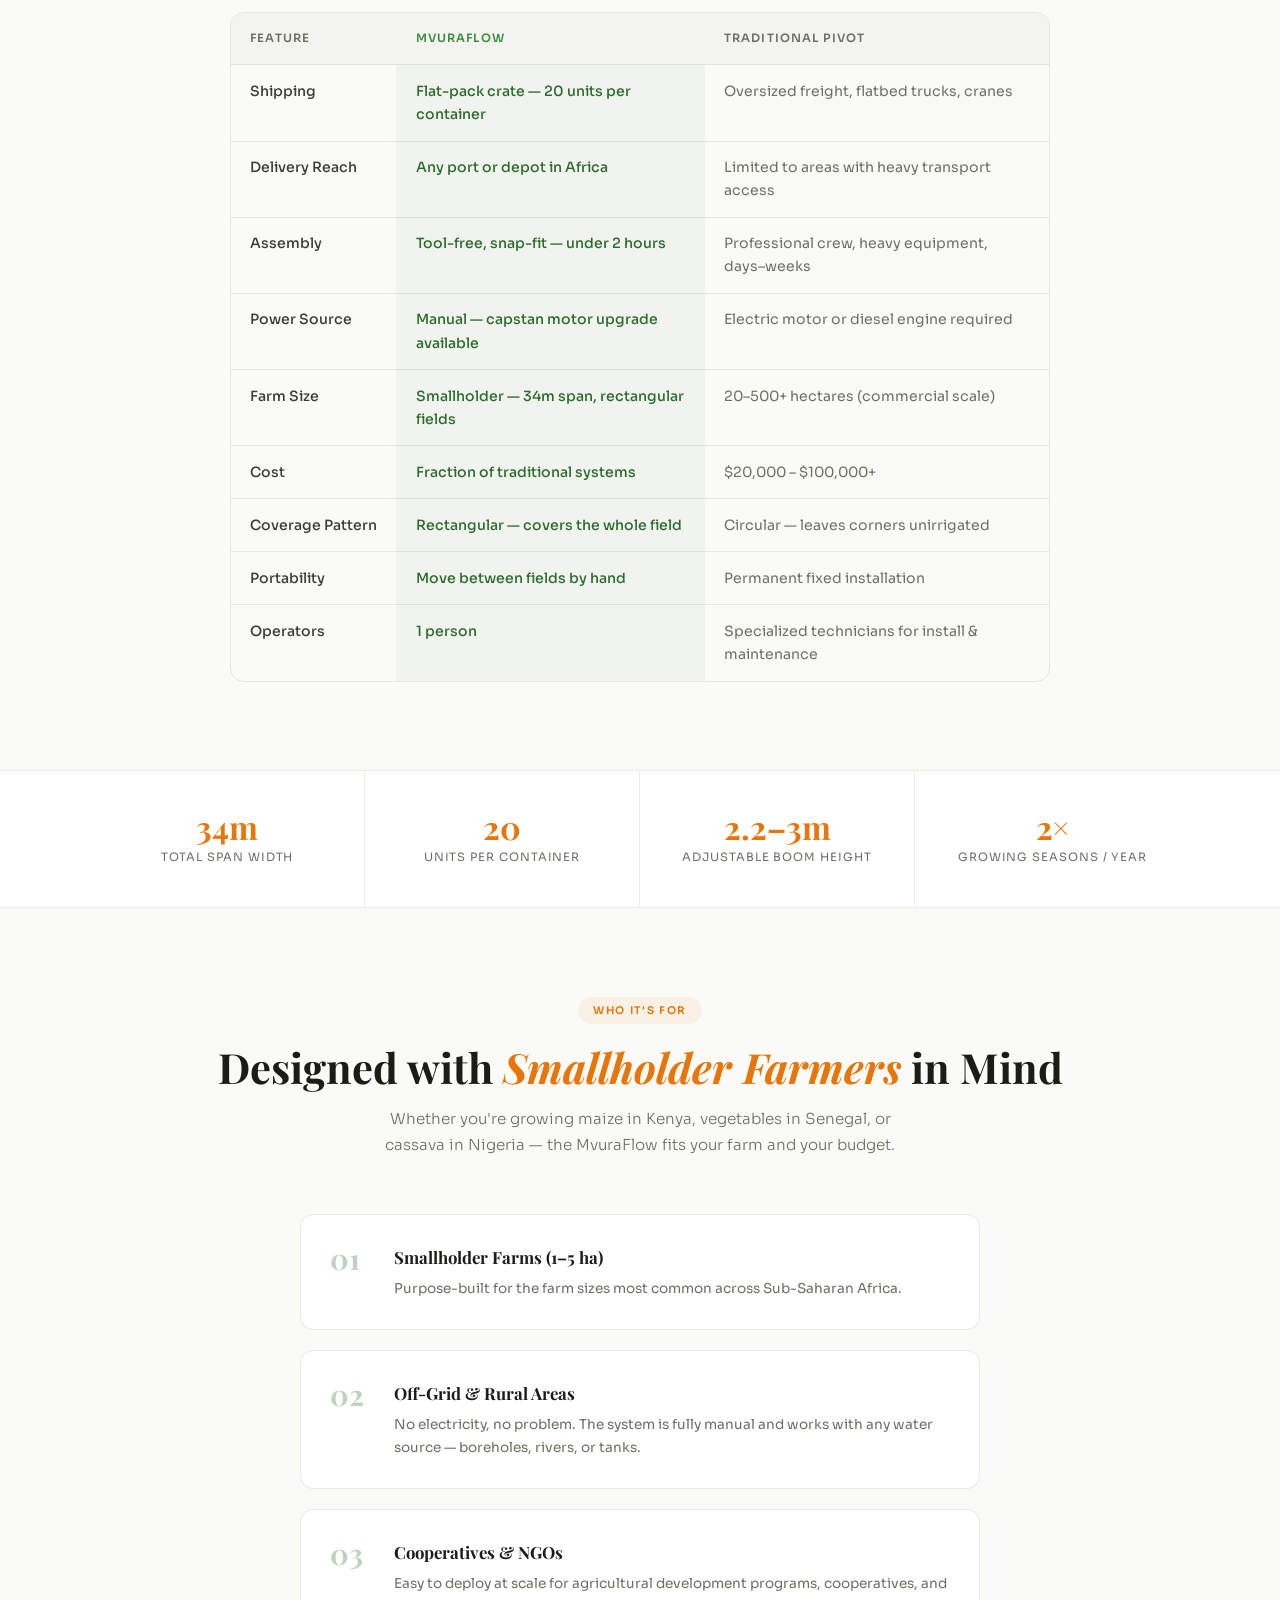
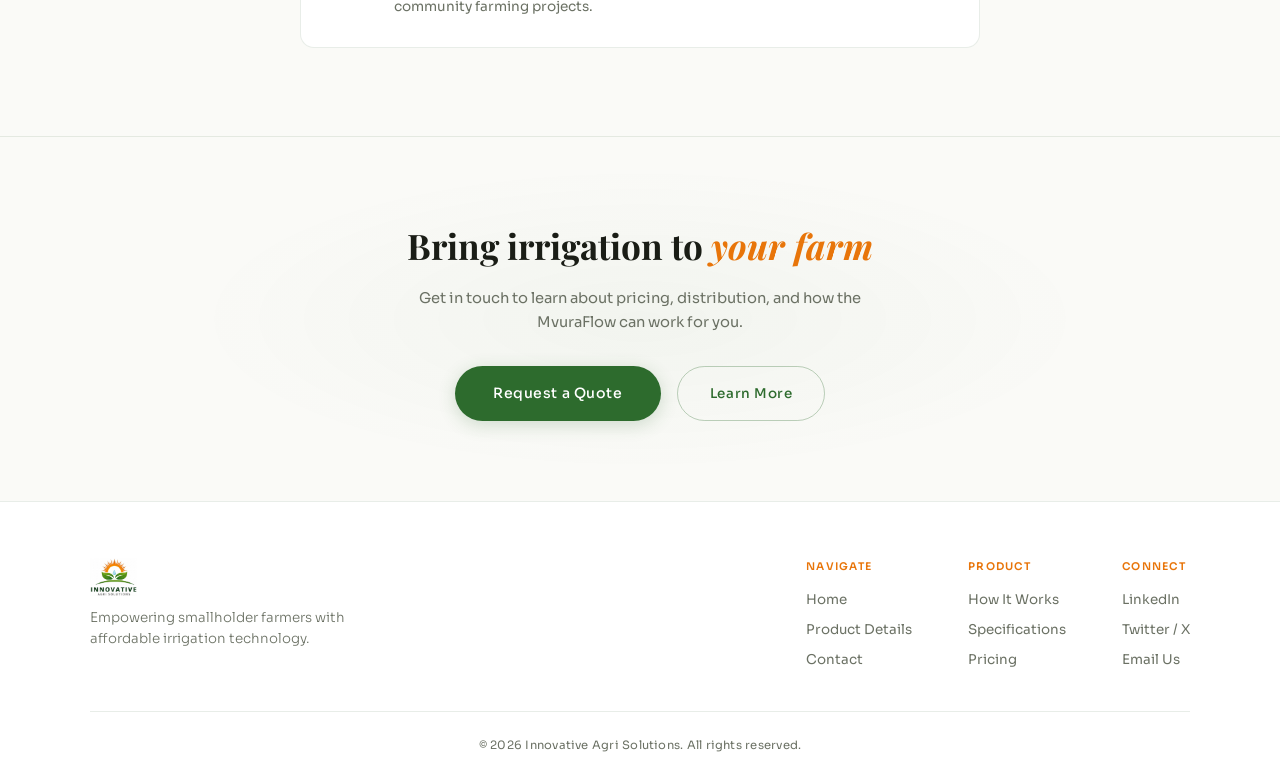
==== commit 2729d54d: "pic" ====
--- a/index.html
+++ b/index.html
@@ -154,8 +154,8 @@
                 <circle cx="24" cy="24" r="3" fill="var(--color-water)" opacity="0.6"/>
               </svg>
             </div>
-            <h3>No Electricity Needed</h3>
-            <p>Manually moved by hand — no motors, no fuel, no power grid required. Works anywhere, even the most remote locations.</p>
+            <h3>Manual to Motorized</h3>
+            <p>Starts as a manually-moved system — no motors, no fuel, no power grid. When you're ready, bolt on the capstan motor to automate movement. Grow at your own pace.</p>
           </div>
 
           <div class="benefit-card">
@@ -169,8 +169,8 @@
                 <path d="M16 32 Q24 28, 32 32" stroke="var(--color-earth)" stroke-width="1" fill="none" opacity="0.5" stroke-linecap="round"/>
               </svg>
             </div>
-            <h3>Easy to Set Up</h3>
-            <p>Simple assembly, no specialized tools or technicians. One person can install and begin irrigating within hours — not weeks.</p>
+            <h3>One Model, Many Crops</h3>
+            <p>Base height of 2.2m covers vegetables and tobacco. Need maize? Bolt on the extension to reach 3.0m. One system that adapts as your farm evolves.</p>
           </div>
 
           <div class="benefit-card">
@@ -366,12 +366,12 @@
               </tr>
               <tr>
                 <td>Power Source</td>
-                <td class="highlight">Manual — no electricity needed</td>
+                <td class="highlight">Manual — capstan motor upgrade available</td>
                 <td>Electric motor or diesel engine required</td>
               </tr>
               <tr>
                 <td>Farm Size</td>
-                <td class="highlight">1–5 hectares (smallholder optimized)</td>
+                <td class="highlight">Smallholder — 34m span, rectangular fields</td>
                 <td>20–500+ hectares (commercial scale)</td>
               </tr>
               <tr>
@@ -404,16 +404,16 @@
     <section class="stats-strip">
       <div class="stats-inner">
         <div class="stat">
-          <span class="stat-number">1–5 ha</span>
-          <span class="stat-label">Ideal Farm Size</span>
+          <span class="stat-number">34m</span>
+          <span class="stat-label">Total Span Width</span>
         </div>
         <div class="stat">
           <span class="stat-number">20</span>
           <span class="stat-label">Units Per Container</span>
         </div>
         <div class="stat">
-          <span class="stat-number">50%</span>
-          <span class="stat-label">Less Water vs Flood</span>
+          <span class="stat-number">2.2–3m</span>
+          <span class="stat-label">Adjustable Boom Height</span>
         </div>
         <div class="stat">
           <span class="stat-number">2×</span>
--- a/styles.css
+++ b/styles.css
@@ -543,20 +543,62 @@
 
 
 /* ========================================
-   SYSTEM DIAGRAM
+   SYSTEM DIAGRAM — product image
    ======================================== */
 .diagram-section { background: var(--color-surface); }
 
 .diagram-wrap {
-  max-width: 800px; margin: 0 auto;
-  background: var(--color-surface-alt);
+  max-width: 700px; margin: 0 auto;
+  background: var(--color-surface);
   border: 1px solid var(--color-border);
   border-radius: var(--radius-lg);
   padding: 2rem;
   overflow-x: auto;
+  text-align: center;
+}
+
+.product-diagram-img {
+  width: 100%; max-width: 600px;
+  height: auto;
+  margin: 0 auto;
+}
+
+[data-theme="dark"] .product-diagram-img {
+  filter: invert(0.88) hue-rotate(180deg) brightness(1.1);
 }
 
 .system-diagram { width: 100%; min-width: 600px; }
+
+/* Dimension callouts */
+.dimension-callouts {
+  display: grid; grid-template-columns: repeat(4, 1fr);
+  gap: 1rem; margin-top: 2rem;
+}
+
+.dim-card {
+  text-align: center;
+  padding: 1.2rem 0.8rem;
+  background: var(--color-surface-alt);
+  border: 1px solid var(--color-border);
+  border-radius: var(--radius-lg);
+}
+
+.dim-value {
+  display: block;
+  font-family: var(--font-display); font-size: 1.6rem; font-weight: 700;
+  color: var(--color-orange); line-height: 1; margin-bottom: 0.4rem;
+}
+
+.dim-label {
+  font-size: 0.75rem; color: var(--color-muted); line-height: 1.4;
+}
+
+/* Grow model section */
+.grow-model {
+  margin-top: 4rem;
+  padding-top: 4rem;
+  border-top: 1px solid var(--color-border);
+}
 
 
 /* ========================================
@@ -923,7 +965,7 @@
    ======================================== */
 @media (max-width: 900px) {
   .benefits-grid { grid-template-columns: repeat(2, 1fr); }
-  .approach-grid { grid-template-columns: repeat(2, 1fr); }
+  .approach-grid { grid-template-columns: repeat(2, 1fr) !important; }
   .specs-grid { grid-template-columns: 1fr; }
   .contact-grid { grid-template-columns: 1fr; }
   .footer-top { flex-direction: column; }
@@ -933,6 +975,7 @@
   .shipping-content { order: 1; }
   .compare-table { font-size: 0.82rem; }
   .compare-table th, .compare-table td { padding: 0.75rem 0.9rem; }
+  .dimension-callouts { grid-template-columns: repeat(2, 1fr); }
 }
 
 @media (max-width: 768px) {
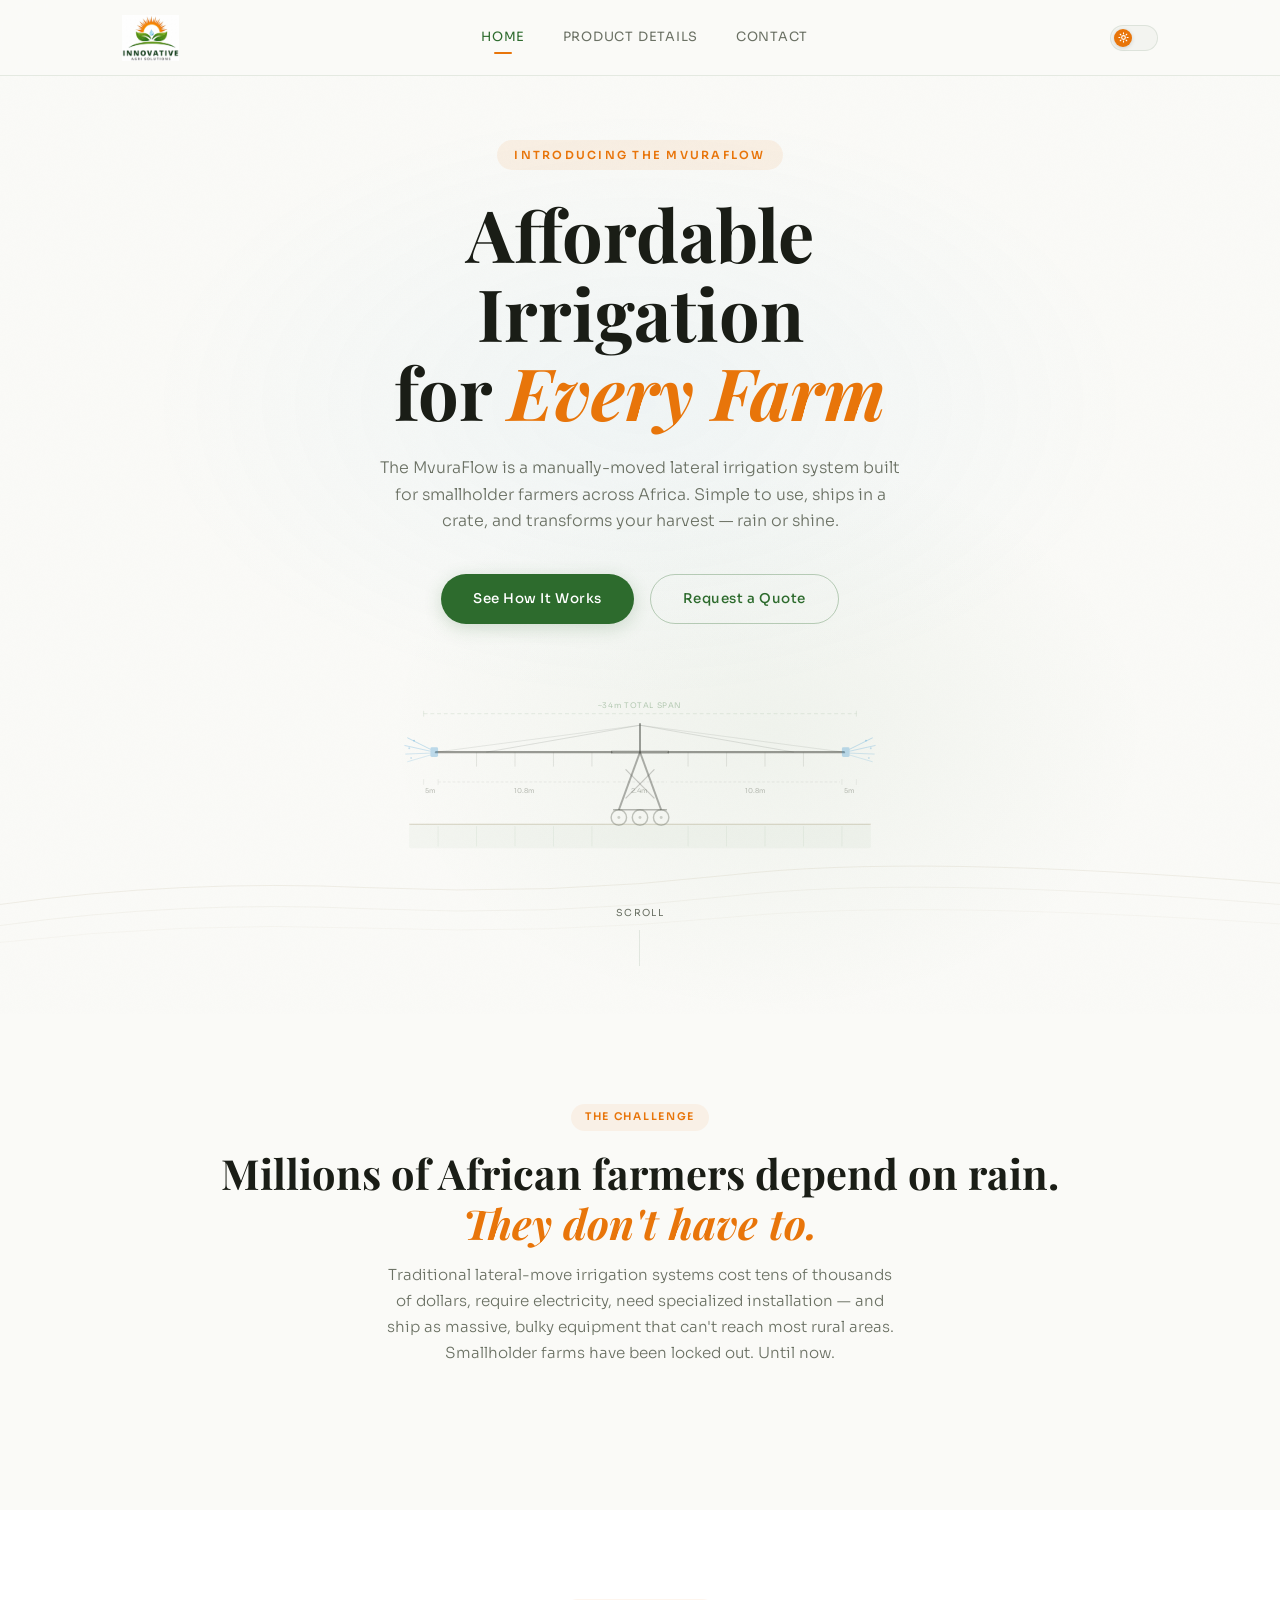
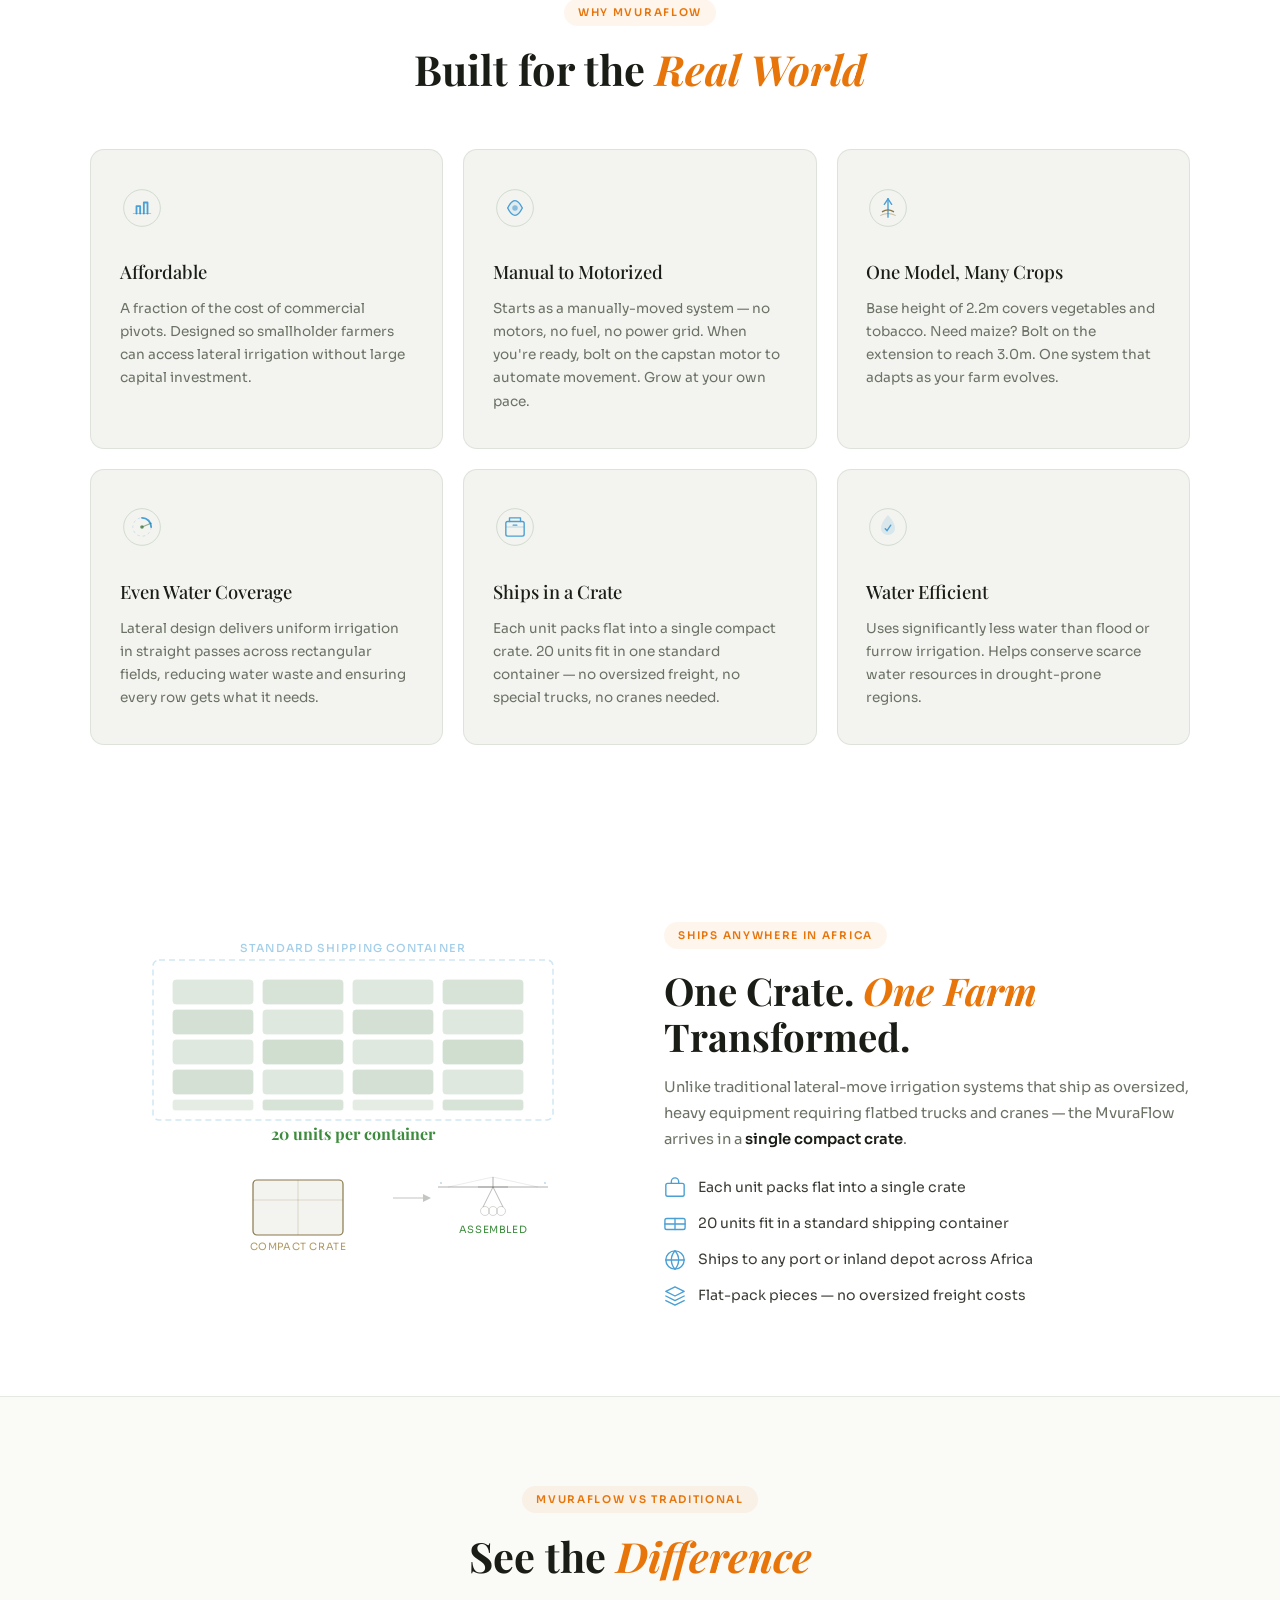
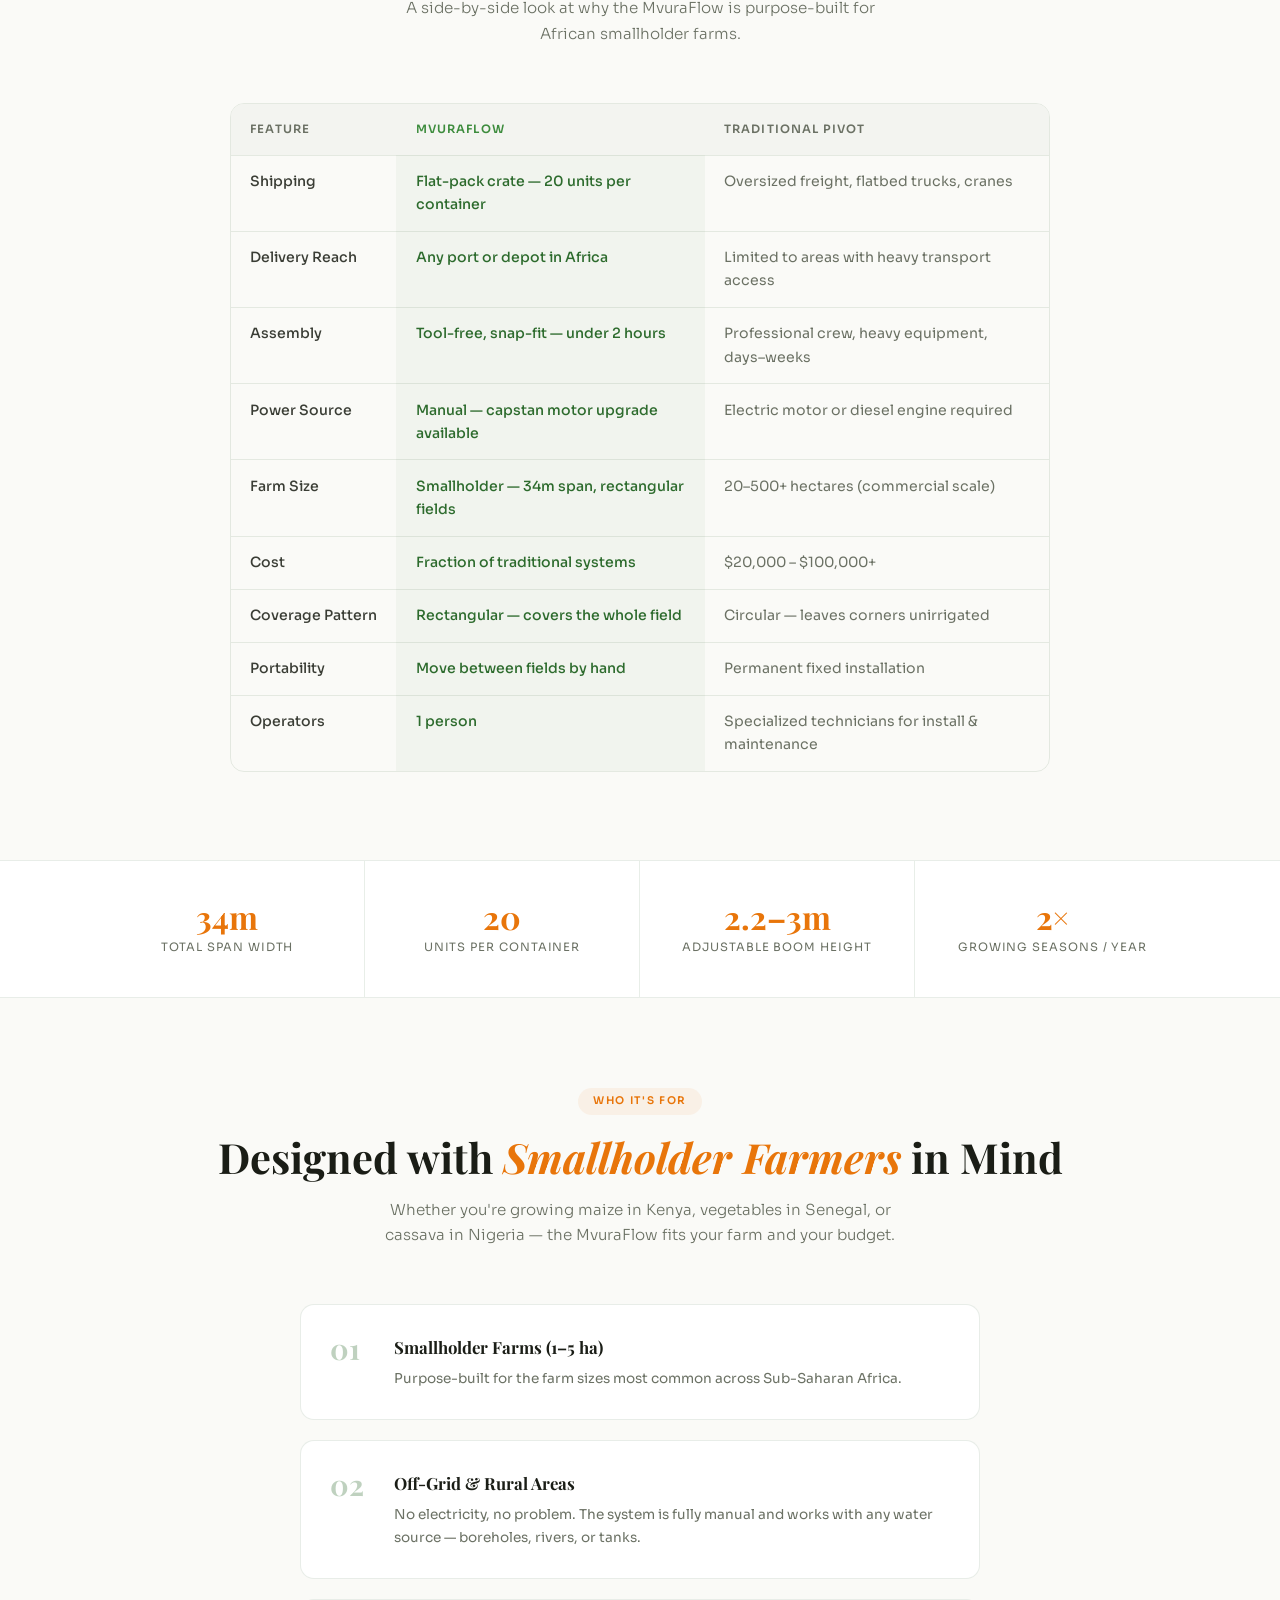
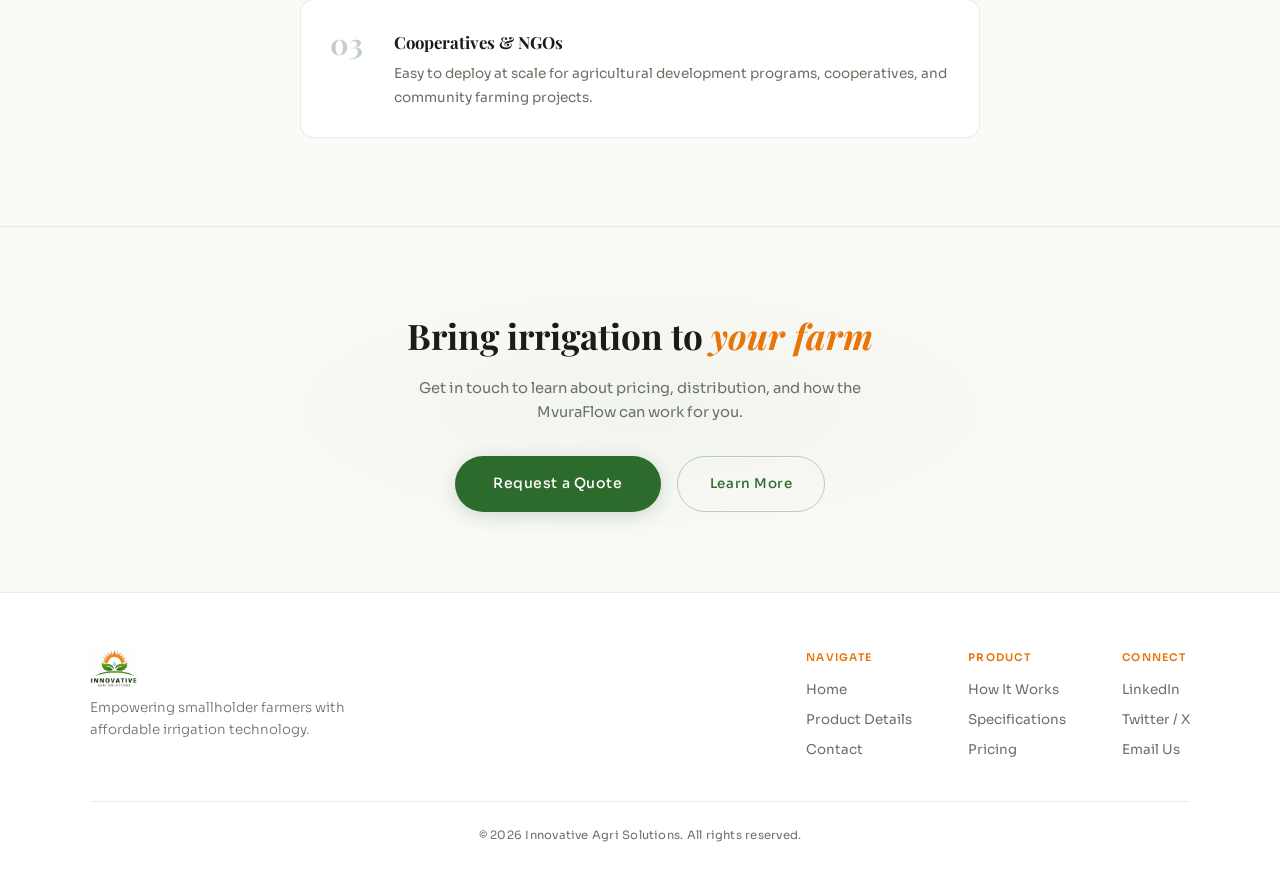
==== commit a0813fc7: "update" ====
--- a/index.html
+++ b/index.html
@@ -71,39 +71,71 @@
         </div>
       </div>
 
-      <!-- Lateral move illustration -->
+      <!-- MvuraFlow illustration — single A-frame unit, 3 wheels, 2 booms, 2 impact sprinklers -->
       <div class="hero-pivot-visual">
-        <svg viewBox="0 0 520 220" fill="none" class="pivot-illustration">
-          <!-- Ground / Field -->
-          <rect x="30" y="170" width="460" height="40" rx="4" fill="var(--color-accent)" opacity="0.04"/>
-          <path d="M30 170 L490 170" stroke="var(--color-earth)" stroke-width="1.5" opacity="0.35"/>
-          <path d="M30 185 L490 185" stroke="var(--color-earth)" stroke-width="0.8" opacity="0.12"/>
-          <path d="M30 198 L490 198" stroke="var(--color-earth)" stroke-width="0.8" opacity="0.08"/>
+        <svg viewBox="0 0 520 210" fill="none" class="pivot-illustration">
+          <!-- Ground -->
+          <path d="M20 175 L500 175" stroke="var(--color-earth)" stroke-width="1.2" opacity="0.3"/>
+          <rect x="20" y="175" width="480" height="25" rx="2" fill="var(--color-accent)" opacity="0.03"/>
           <!-- Crop rows -->
-          <g opacity="0.1"><line x1="70" y1="172" x2="70" y2="208" stroke="var(--color-accent)" stroke-width="0.8"/><line x1="110" y1="172" x2="110" y2="208" stroke="var(--color-accent)" stroke-width="0.8"/><line x1="150" y1="172" x2="150" y2="208" stroke="var(--color-accent)" stroke-width="0.8"/><line x1="190" y1="172" x2="190" y2="208" stroke="var(--color-accent)" stroke-width="0.8"/><line x1="230" y1="172" x2="230" y2="208" stroke="var(--color-accent)" stroke-width="0.8"/><line x1="270" y1="172" x2="270" y2="208" stroke="var(--color-accent)" stroke-width="0.8"/><line x1="310" y1="172" x2="310" y2="208" stroke="var(--color-accent)" stroke-width="0.8"/><line x1="350" y1="172" x2="350" y2="208" stroke="var(--color-accent)" stroke-width="0.8"/><line x1="390" y1="172" x2="390" y2="208" stroke="var(--color-accent)" stroke-width="0.8"/><line x1="430" y1="172" x2="430" y2="208" stroke="var(--color-accent)" stroke-width="0.8"/><line x1="470" y1="172" x2="470" y2="208" stroke="var(--color-accent)" stroke-width="0.8"/></g>
-          <!-- Travel direction -->
-          <line x1="470" y1="145" x2="500" y2="145" stroke="var(--color-muted)" stroke-width="1" opacity="0.4" stroke-dasharray="3 3"/>
-          <polygon points="500,141 508,145 500,149" fill="var(--color-muted)" opacity="0.4"/>
-          <text x="489" y="138" text-anchor="middle" fill="var(--color-muted)" font-size="7" font-family="var(--font-body)" letter-spacing="0.08em" opacity="0.45">TRAVEL</text>
-          <!-- Lateral pipe -->
-          <line x1="60" y1="115" x2="460" y2="115" stroke="var(--color-text)" stroke-width="3" stroke-linecap="round" opacity="0.45"/>
-          <!-- Wheel towers (A-frames) -->
-          <g><line x1="90" y1="115" x2="80" y2="165" stroke="var(--color-muted)" stroke-width="1.5" opacity="0.35"/><line x1="90" y1="115" x2="100" y2="165" stroke="var(--color-muted)" stroke-width="1.5" opacity="0.35"/><circle cx="80" cy="165" r="7" stroke="var(--color-muted)" stroke-width="1.2" fill="none" opacity="0.3"/><circle cx="100" cy="165" r="7" stroke="var(--color-muted)" stroke-width="1.2" fill="none" opacity="0.3"/><line x1="200" y1="115" x2="190" y2="165" stroke="var(--color-muted)" stroke-width="1.5" opacity="0.35"/><line x1="200" y1="115" x2="210" y2="165" stroke="var(--color-muted)" stroke-width="1.5" opacity="0.35"/><circle cx="190" cy="165" r="7" stroke="var(--color-muted)" stroke-width="1.2" fill="none" opacity="0.3"/><circle cx="210" cy="165" r="7" stroke="var(--color-muted)" stroke-width="1.2" fill="none" opacity="0.3"/><line x1="310" y1="115" x2="300" y2="165" stroke="var(--color-muted)" stroke-width="1.5" opacity="0.35"/><line x1="310" y1="115" x2="320" y2="165" stroke="var(--color-muted)" stroke-width="1.5" opacity="0.35"/><circle cx="300" cy="165" r="7" stroke="var(--color-muted)" stroke-width="1.2" fill="none" opacity="0.3"/><circle cx="320" cy="165" r="7" stroke="var(--color-muted)" stroke-width="1.2" fill="none" opacity="0.3"/><line x1="420" y1="115" x2="410" y2="165" stroke="var(--color-muted)" stroke-width="1.5" opacity="0.35"/><line x1="420" y1="115" x2="430" y2="165" stroke="var(--color-muted)" stroke-width="1.5" opacity="0.35"/><circle cx="410" cy="165" r="7" stroke="var(--color-muted)" stroke-width="1.2" fill="none" opacity="0.3"/><circle cx="430" cy="165" r="7" stroke="var(--color-muted)" stroke-width="1.2" fill="none" opacity="0.3"/></g>
-          <!-- Water inlet -->
-          <rect x="42" y="108" width="22" height="14" rx="3" fill="var(--color-water)" opacity="0.2" stroke="var(--color-water)" stroke-width="1" opacity="0.35"/>
-          <!-- Sprinkler heads -->
-          <g opacity="0.55"><line x1="130" y1="115" x2="130" y2="107" stroke="var(--color-water)" stroke-width="1.5"/><circle cx="130" cy="105" r="2.5" fill="var(--color-water)" opacity="0.5"/><line x1="250" y1="115" x2="250" y2="107" stroke="var(--color-water)" stroke-width="1.5"/><circle cx="250" cy="105" r="2.5" fill="var(--color-water)" opacity="0.5"/><line x1="370" y1="115" x2="370" y2="107" stroke="var(--color-water)" stroke-width="1.5"/><circle cx="370" cy="105" r="2.5" fill="var(--color-water)" opacity="0.5"/></g>
-          <!-- Water spray -->
-          <g class="spray-group"><circle cx="125" cy="125" r="1.2" fill="var(--color-water)" opacity="0.5" class="spray s1"/><circle cx="132" cy="130" r="1" fill="var(--color-water)" opacity="0.4" class="spray s2"/><circle cx="245" cy="125" r="1.2" fill="var(--color-water)" opacity="0.5" class="spray s3"/><circle cx="252" cy="130" r="1" fill="var(--color-water)" opacity="0.4" class="spray s4"/><circle cx="365" cy="125" r="1.2" fill="var(--color-water)" opacity="0.5" class="spray s5"/><circle cx="372" cy="130" r="1" fill="var(--color-water)" opacity="0.4" class="spray s6"/><circle cx="137" cy="127" r="0.8" fill="var(--color-water)" opacity="0.3" class="spray s7"/><circle cx="257" cy="127" r="0.8" fill="var(--color-water)" opacity="0.3" class="spray s8"/></g>
-          <!-- Span bracket -->
-          <line x1="60" y1="92" x2="460" y2="92" stroke="var(--color-accent)" stroke-width="0.8" opacity="0.2" stroke-dasharray="4 3"/>
-          <line x1="60" y1="89" x2="60" y2="95" stroke="var(--color-accent)" stroke-width="0.8" opacity="0.2"/>
-          <line x1="460" y1="89" x2="460" y2="95" stroke="var(--color-accent)" stroke-width="0.8" opacity="0.2"/>
-          <text x="260" y="88" text-anchor="middle" fill="var(--color-accent)" font-size="8" font-family="var(--font-body)" letter-spacing="0.08em" opacity="0.3">SPAN WIDTH</text>
-          <!-- Labels -->
-          <text x="53" y="215" text-anchor="middle" fill="var(--color-muted)" font-size="8" font-family="var(--font-body)" letter-spacing="0.04em">WATER IN</text>
-          <text x="260" y="215" text-anchor="middle" fill="var(--color-muted)" font-size="8" font-family="var(--font-body)" letter-spacing="0.04em">LATERAL PIPE</text>
-          <text x="420" y="215" text-anchor="middle" fill="var(--color-muted)" font-size="8" font-family="var(--font-body)" letter-spacing="0.04em">WHEEL TOWERS</text>
+          <g opacity="0.08"><line x1="50" y1="177" x2="50" y2="198" stroke="var(--color-accent)" stroke-width="0.8"/><line x1="90" y1="177" x2="90" y2="198" stroke="var(--color-accent)" stroke-width="0.8"/><line x1="130" y1="177" x2="130" y2="198" stroke="var(--color-accent)" stroke-width="0.8"/><line x1="170" y1="177" x2="170" y2="198" stroke="var(--color-accent)" stroke-width="0.8"/><line x1="210" y1="177" x2="210" y2="198" stroke="var(--color-accent)" stroke-width="0.8"/><line x1="310" y1="177" x2="310" y2="198" stroke="var(--color-accent)" stroke-width="0.8"/><line x1="350" y1="177" x2="350" y2="198" stroke="var(--color-accent)" stroke-width="0.8"/><line x1="390" y1="177" x2="390" y2="198" stroke="var(--color-accent)" stroke-width="0.8"/><line x1="430" y1="177" x2="430" y2="198" stroke="var(--color-accent)" stroke-width="0.8"/><line x1="470" y1="177" x2="470" y2="198" stroke="var(--color-accent)" stroke-width="0.8"/></g>
+
+          <!-- LEFT BOOM (10.8m) -->
+          <line x1="48" y1="100" x2="230" y2="100" stroke="var(--color-text)" stroke-width="2.5" stroke-linecap="round" opacity="0.5"/>
+          <!-- Guy wires left -->
+          <line x1="260" y1="72" x2="100" y2="100" stroke="var(--color-text)" stroke-width="0.7" opacity="0.2"/>
+          <line x1="260" y1="72" x2="48" y2="100" stroke="var(--color-text)" stroke-width="0.7" opacity="0.15"/>
+          <!-- Droppers left -->
+          <line x1="90" y1="100" x2="90" y2="115" stroke="var(--color-muted)" stroke-width="0.8" opacity="0.2"/><line x1="130" y1="100" x2="130" y2="115" stroke="var(--color-muted)" stroke-width="0.8" opacity="0.2"/><line x1="170" y1="100" x2="170" y2="115" stroke="var(--color-muted)" stroke-width="0.8" opacity="0.2"/><line x1="210" y1="100" x2="210" y2="115" stroke="var(--color-muted)" stroke-width="0.8" opacity="0.2"/>
+
+          <!-- RIGHT BOOM (10.8m) -->
+          <line x1="290" y1="100" x2="472" y2="100" stroke="var(--color-text)" stroke-width="2.5" stroke-linecap="round" opacity="0.5"/>
+          <!-- Guy wires right -->
+          <line x1="260" y1="72" x2="420" y2="100" stroke="var(--color-text)" stroke-width="0.7" opacity="0.2"/>
+          <line x1="260" y1="72" x2="472" y2="100" stroke="var(--color-text)" stroke-width="0.7" opacity="0.15"/>
+          <!-- Droppers right -->
+          <line x1="310" y1="100" x2="310" y2="115" stroke="var(--color-muted)" stroke-width="0.8" opacity="0.2"/><line x1="350" y1="100" x2="350" y2="115" stroke="var(--color-muted)" stroke-width="0.8" opacity="0.2"/><line x1="390" y1="100" x2="390" y2="115" stroke="var(--color-muted)" stroke-width="0.8" opacity="0.2"/><line x1="430" y1="100" x2="430" y2="115" stroke="var(--color-muted)" stroke-width="0.8" opacity="0.2"/>
+
+          <!-- CENTER A-FRAME (2.4m) -->
+          <line x1="230" y1="100" x2="290" y2="100" stroke="var(--color-text)" stroke-width="3" opacity="0.5"/>
+          <line x1="260" y1="100" x2="260" y2="70" stroke="var(--color-text)" stroke-width="2" opacity="0.5"/>
+          <!-- A-frame legs -->
+          <line x1="260" y1="100" x2="238" y2="160" stroke="var(--color-text)" stroke-width="2" opacity="0.4"/>
+          <line x1="260" y1="100" x2="282" y2="160" stroke="var(--color-text)" stroke-width="2" opacity="0.4"/>
+          <!-- Cross brace X -->
+          <line x1="245" y1="118" x2="275" y2="148" stroke="var(--color-text)" stroke-width="1.2" opacity="0.25"/>
+          <line x1="275" y1="118" x2="245" y2="148" stroke="var(--color-text)" stroke-width="1.2" opacity="0.25"/>
+          <!-- Axle -->
+          <line x1="232" y1="160" x2="288" y2="160" stroke="var(--color-text)" stroke-width="1.5" opacity="0.35"/>
+          <!-- 3 Wheels -->
+          <circle cx="238" cy="168" r="8" stroke="var(--color-muted)" stroke-width="1.5" fill="none" opacity="0.4"/><circle cx="238" cy="168" r="1.5" fill="var(--color-muted)" opacity="0.3"/>
+          <circle cx="260" cy="168" r="8" stroke="var(--color-muted)" stroke-width="1.5" fill="none" opacity="0.4"/><circle cx="260" cy="168" r="1.5" fill="var(--color-muted)" opacity="0.3"/>
+          <circle cx="282" cy="168" r="8" stroke="var(--color-muted)" stroke-width="1.5" fill="none" opacity="0.4"/><circle cx="282" cy="168" r="1.5" fill="var(--color-muted)" opacity="0.3"/>
+
+          <!-- LEFT IMPACT SPRINKLER -->
+          <rect x="42" y="95" width="8" height="10" rx="1.5" fill="var(--color-water)" opacity="0.35"/>
+          <g class="spray-group"><line x1="42" y1="97" x2="18" y2="85" stroke="var(--color-water)" stroke-width="0.8" opacity="0.4"/><line x1="42" y1="99" x2="15" y2="93" stroke="var(--color-water)" stroke-width="0.8" opacity="0.35"/><line x1="42" y1="101" x2="16" y2="102" stroke="var(--color-water)" stroke-width="0.8" opacity="0.3"/><line x1="42" y1="103" x2="18" y2="110" stroke="var(--color-water)" stroke-width="0.8" opacity="0.25"/><circle cx="25" cy="88" r="1" fill="var(--color-water)" opacity="0.4" class="spray s1"/><circle cx="20" cy="96" r="1" fill="var(--color-water)" opacity="0.3" class="spray s2"/><circle cx="22" cy="106" r="1" fill="var(--color-water)" opacity="0.25" class="spray s3"/></g>
+
+          <!-- RIGHT IMPACT SPRINKLER -->
+          <rect x="470" y="95" width="8" height="10" rx="1.5" fill="var(--color-water)" opacity="0.35"/>
+          <g class="spray-group"><line x1="478" y1="97" x2="502" y2="85" stroke="var(--color-water)" stroke-width="0.8" opacity="0.4"/><line x1="478" y1="99" x2="505" y2="93" stroke="var(--color-water)" stroke-width="0.8" opacity="0.35"/><line x1="478" y1="101" x2="504" y2="102" stroke="var(--color-water)" stroke-width="0.8" opacity="0.3"/><line x1="478" y1="103" x2="502" y2="110" stroke="var(--color-water)" stroke-width="0.8" opacity="0.25"/><circle cx="495" cy="88" r="1" fill="var(--color-water)" opacity="0.4" class="spray s5"/><circle cx="500" cy="96" r="1" fill="var(--color-water)" opacity="0.3" class="spray s6"/><circle cx="498" cy="106" r="1" fill="var(--color-water)" opacity="0.25" class="spray s7"/></g>
+
+          <!-- DIMENSION LABELS -->
+          <g font-size="7" font-family="var(--font-body)" fill="var(--color-muted)" opacity="0.45">
+            <text x="42" y="143" text-anchor="middle">5m</text>
+            <text x="140" y="143" text-anchor="middle">10.8m</text>
+            <text x="260" y="143" text-anchor="middle">2.4m</text>
+            <text x="380" y="143" text-anchor="middle">10.8m</text>
+            <text x="478" y="143" text-anchor="middle">5m</text>
+          </g>
+          <!-- Dimension ticks -->
+          <g stroke="var(--color-muted)" stroke-width="0.5" opacity="0.2"><line x1="35" y1="128" x2="35" y2="134"/><line x1="50" y1="128" x2="50" y2="134"/><line x1="50" y1="131" x2="228" y2="131" stroke-dasharray="3 2"/><line x1="232" y1="131" x2="288" y2="131" stroke-dasharray="3 2"/><line x1="292" y1="131" x2="468" y2="131" stroke-dasharray="3 2"/><line x1="470" y1="128" x2="470" y2="134"/><line x1="485" y1="128" x2="485" y2="134"/></g>
+
+          <!-- Total span -->
+          <line x1="35" y1="60" x2="485" y2="60" stroke="var(--color-accent)" stroke-width="0.7" opacity="0.15" stroke-dasharray="4 3"/>
+          <line x1="35" y1="57" x2="35" y2="63" stroke="var(--color-accent)" stroke-width="0.7" opacity="0.15"/>
+          <line x1="485" y1="57" x2="485" y2="63" stroke="var(--color-accent)" stroke-width="0.7" opacity="0.15"/>
+          <text x="260" y="54" text-anchor="middle" fill="var(--color-accent)" font-size="8" font-family="var(--font-body)" letter-spacing="0.08em" opacity="0.3">~34m TOTAL SPAN</text>
         </svg>
       </div>
 
@@ -274,17 +306,30 @@
               <line x1="260" y1="268" x2="290" y2="268" stroke="var(--color-muted)" stroke-width="1" opacity="0.4"/>
               <polygon points="290,264 298,268 290,272" fill="var(--color-muted)" opacity="0.4"/>
 
-              <!-- Assembled pivot mini -->
-              <g transform="translate(305, 240)">
-                <line x1="20" y1="30" x2="90" y2="20" stroke="var(--color-text)" stroke-width="1.5" opacity="0.4"/>
-                <circle cx="20" cy="30" r="4" fill="var(--color-accent)" opacity="0.6"/>
-                <circle cx="20" cy="30" r="1.5" fill="var(--color-bg)"/>
-                <circle cx="90" cy="50" r="7" stroke="var(--color-muted)" stroke-width="1" fill="none" opacity="0.3"/>
-                <line x1="90" y1="20" x2="90" y2="43" stroke="var(--color-muted)" stroke-width="1" opacity="0.3"/>
-                <!-- spray -->
-                <circle cx="50" cy="27" r="1" fill="var(--color-water)" opacity="0.5"/>
-                <circle cx="70" cy="24" r="1" fill="var(--color-water)" opacity="0.4"/>
-                <text x="55" y="80" text-anchor="middle" fill="var(--color-accent-light)" font-size="10" font-family="var(--font-body)" letter-spacing="0.06em">ASSEMBLED</text>
+              <!-- Assembled MvuraFlow mini -->
+              <g transform="translate(305, 235)">
+                <!-- Left boom -->
+                <line x1="0" y1="22" x2="40" y2="22" stroke="var(--color-text)" stroke-width="1.2" opacity="0.4"/>
+                <!-- Right boom -->
+                <line x1="70" y1="22" x2="110" y2="22" stroke="var(--color-text)" stroke-width="1.2" opacity="0.4"/>
+                <!-- Center section -->
+                <line x1="40" y1="22" x2="70" y2="22" stroke="var(--color-text)" stroke-width="1.5" opacity="0.45"/>
+                <!-- Mast -->
+                <line x1="55" y1="22" x2="55" y2="12" stroke="var(--color-text)" stroke-width="1" opacity="0.4"/>
+                <!-- Guy wires -->
+                <line x1="55" y1="12" x2="10" y2="22" stroke="var(--color-text)" stroke-width="0.5" opacity="0.2"/>
+                <line x1="55" y1="12" x2="100" y2="22" stroke="var(--color-text)" stroke-width="0.5" opacity="0.2"/>
+                <!-- A-frame legs -->
+                <line x1="55" y1="22" x2="45" y2="42" stroke="var(--color-text)" stroke-width="1" opacity="0.35"/>
+                <line x1="55" y1="22" x2="65" y2="42" stroke="var(--color-text)" stroke-width="1" opacity="0.35"/>
+                <!-- 3 Wheels -->
+                <circle cx="47" cy="46" r="4.5" stroke="var(--color-muted)" stroke-width="0.8" fill="none" opacity="0.35"/>
+                <circle cx="55" cy="46" r="4.5" stroke="var(--color-muted)" stroke-width="0.8" fill="none" opacity="0.35"/>
+                <circle cx="63" cy="46" r="4.5" stroke="var(--color-muted)" stroke-width="0.8" fill="none" opacity="0.35"/>
+                <!-- Sprinkler spray hints -->
+                <circle cx="3" cy="18" r="1" fill="var(--color-water)" opacity="0.4"/>
+                <circle cx="107" cy="18" r="1" fill="var(--color-water)" opacity="0.4"/>
+                <text x="55" y="68" text-anchor="middle" fill="var(--color-accent-light)" font-size="10" font-family="var(--font-body)" letter-spacing="0.06em">ASSEMBLED</text>
               </g>
             </svg>
           </div>
--- a/styles.css
+++ b/styles.css
@@ -338,7 +338,7 @@
 
 /* Scroll hint */
 .hero-scroll-hint {
-  position: absolute; bottom: 2rem; left: 50%; transform: translateX(-50%);
+  position: relative; margin-top: 2.5rem;
   display: flex; flex-direction: column; align-items: center; gap: 0.5rem;
   z-index: 1; animation: fadeUp 0.6s 0.5s ease both;
 }
@@ -1018,4 +1018,4 @@
   .stat:last-child { border-bottom: none; }
   .spec-item { flex-direction: column; gap: 0.25rem; align-items: flex-start; }
   .spec-value { text-align: left; }
-}
+}
